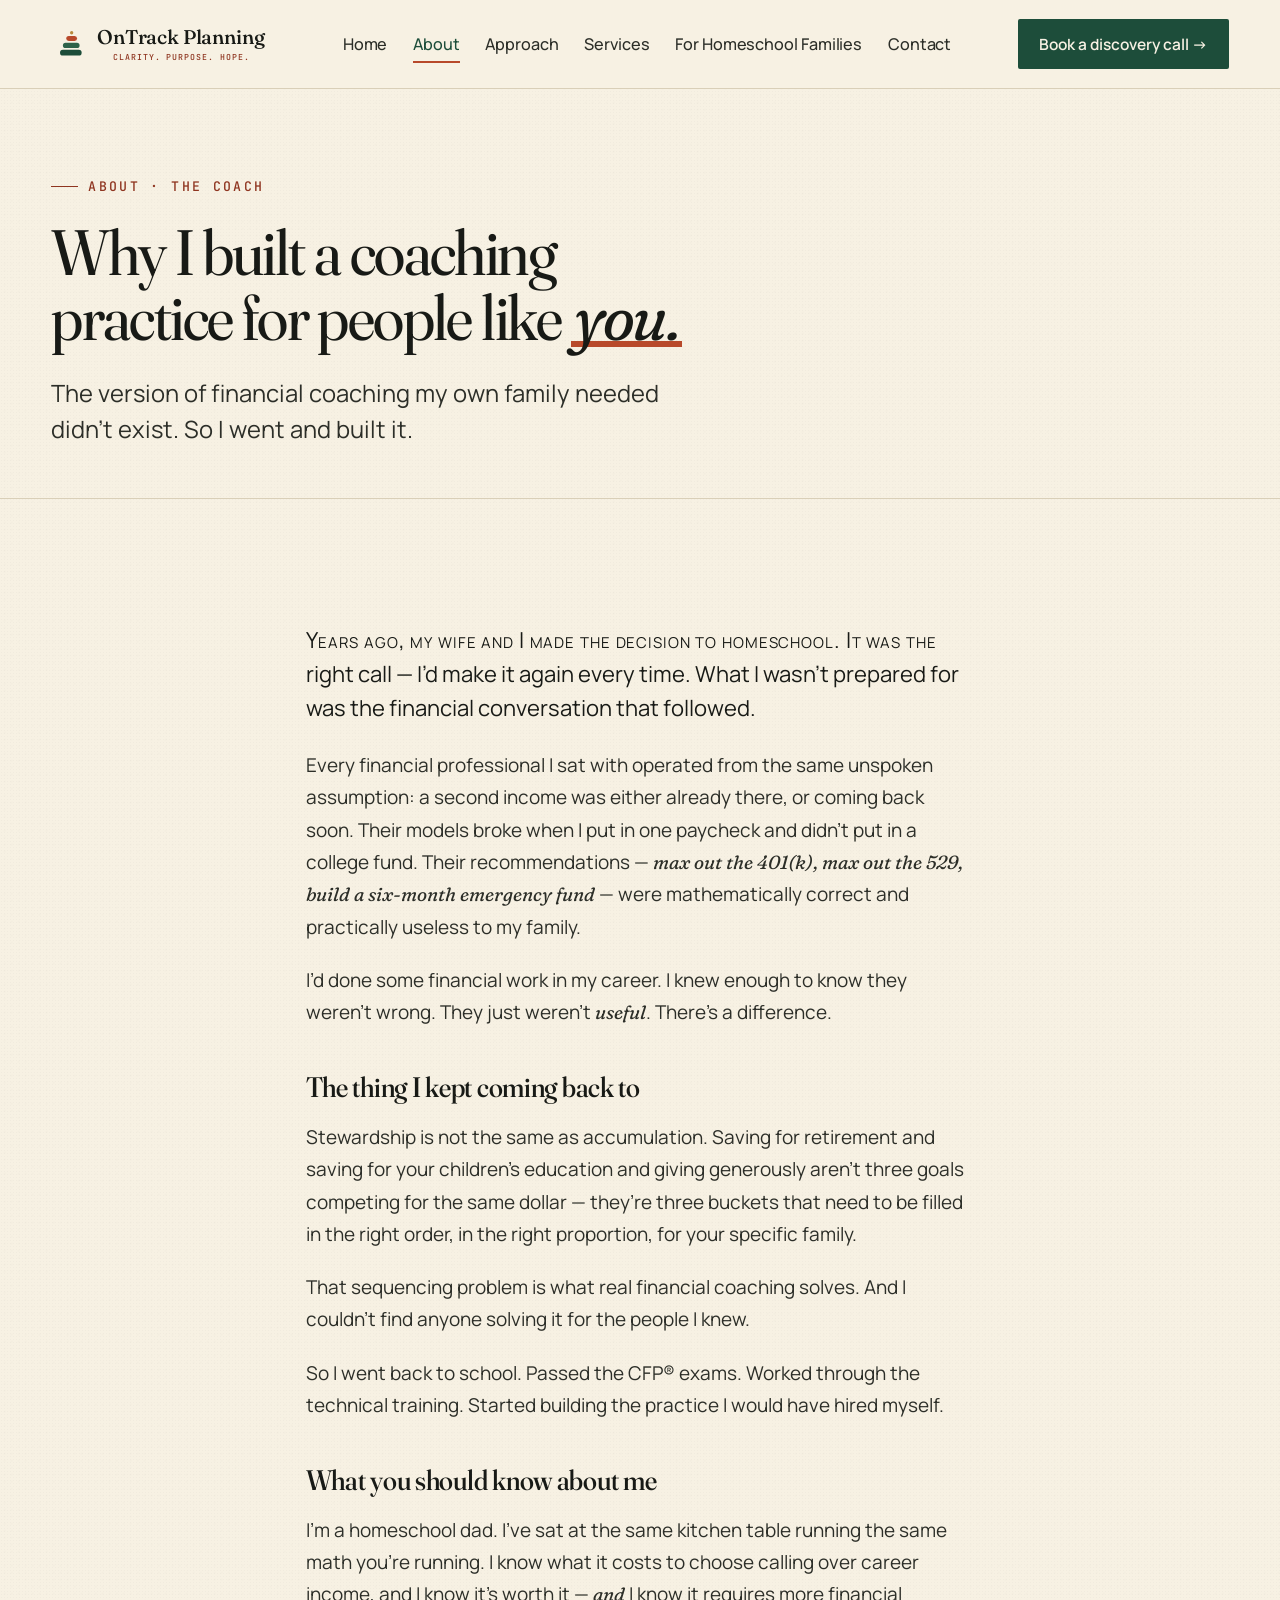
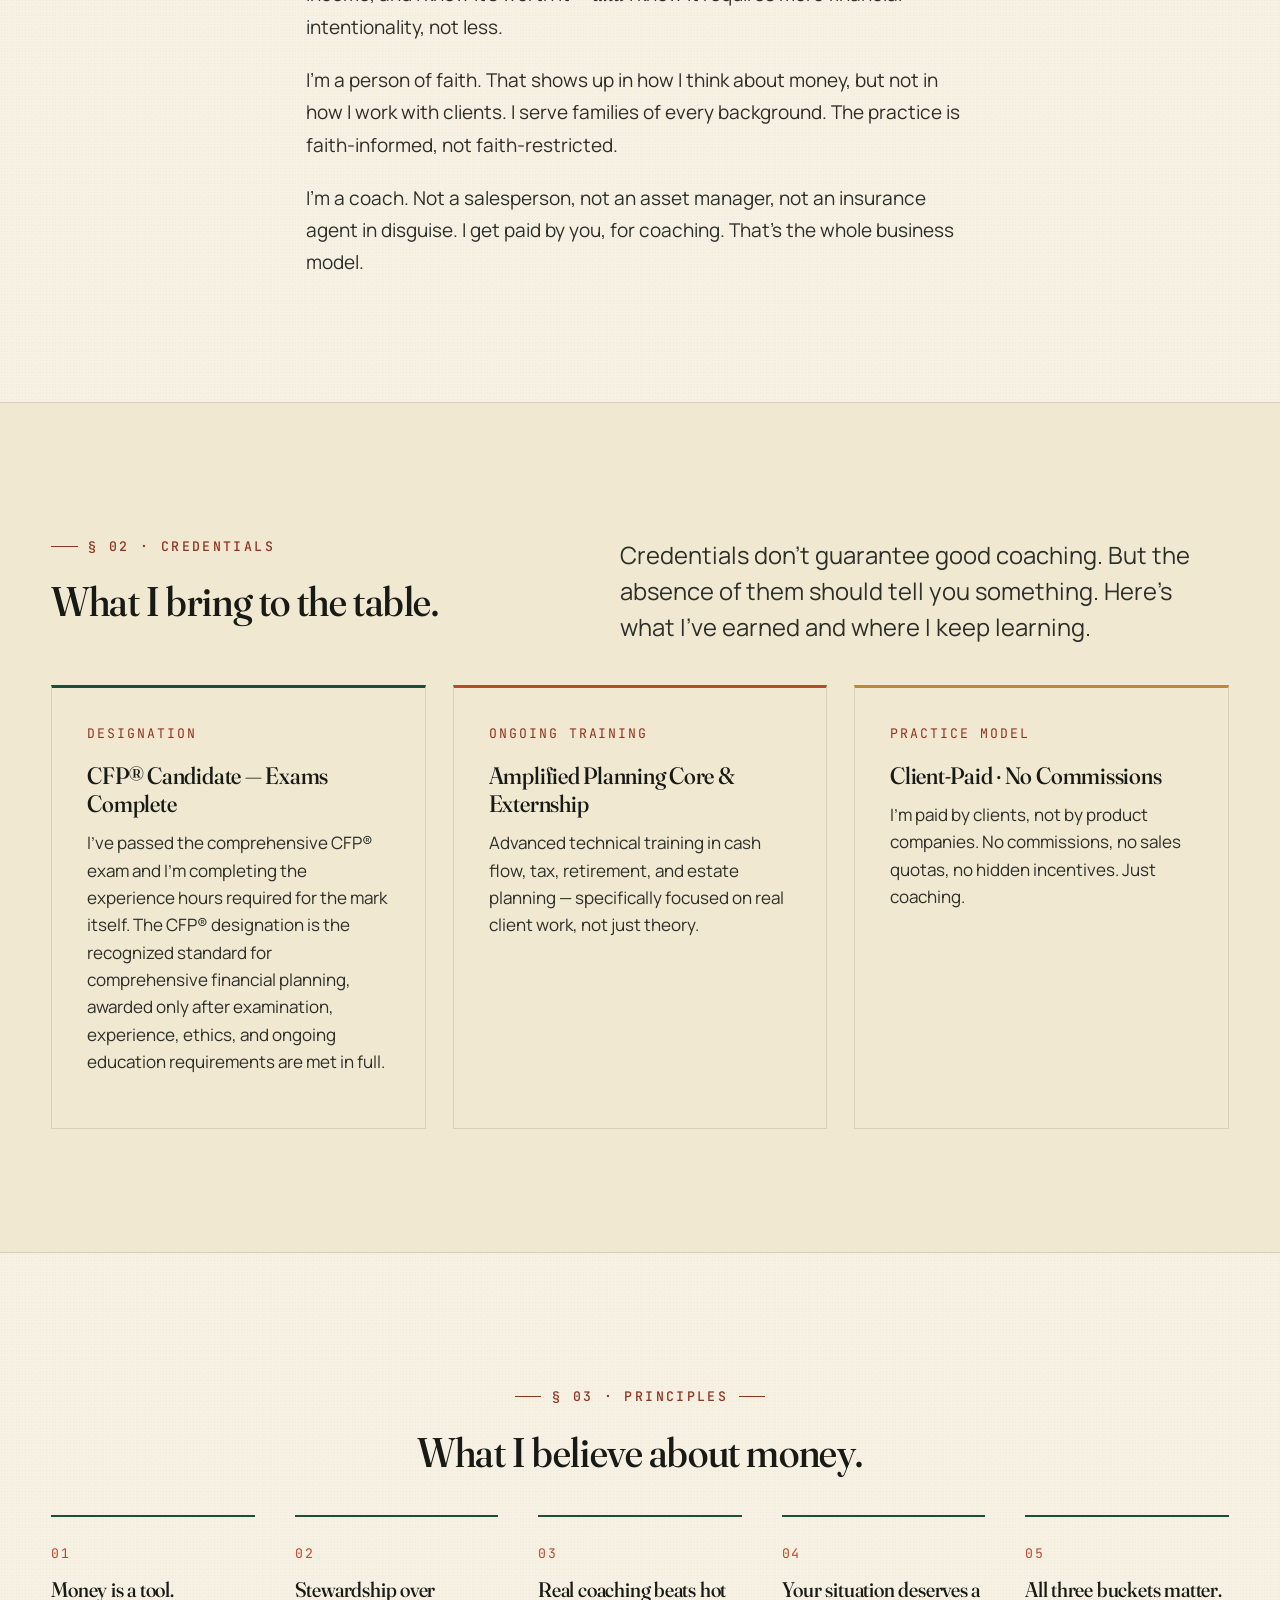
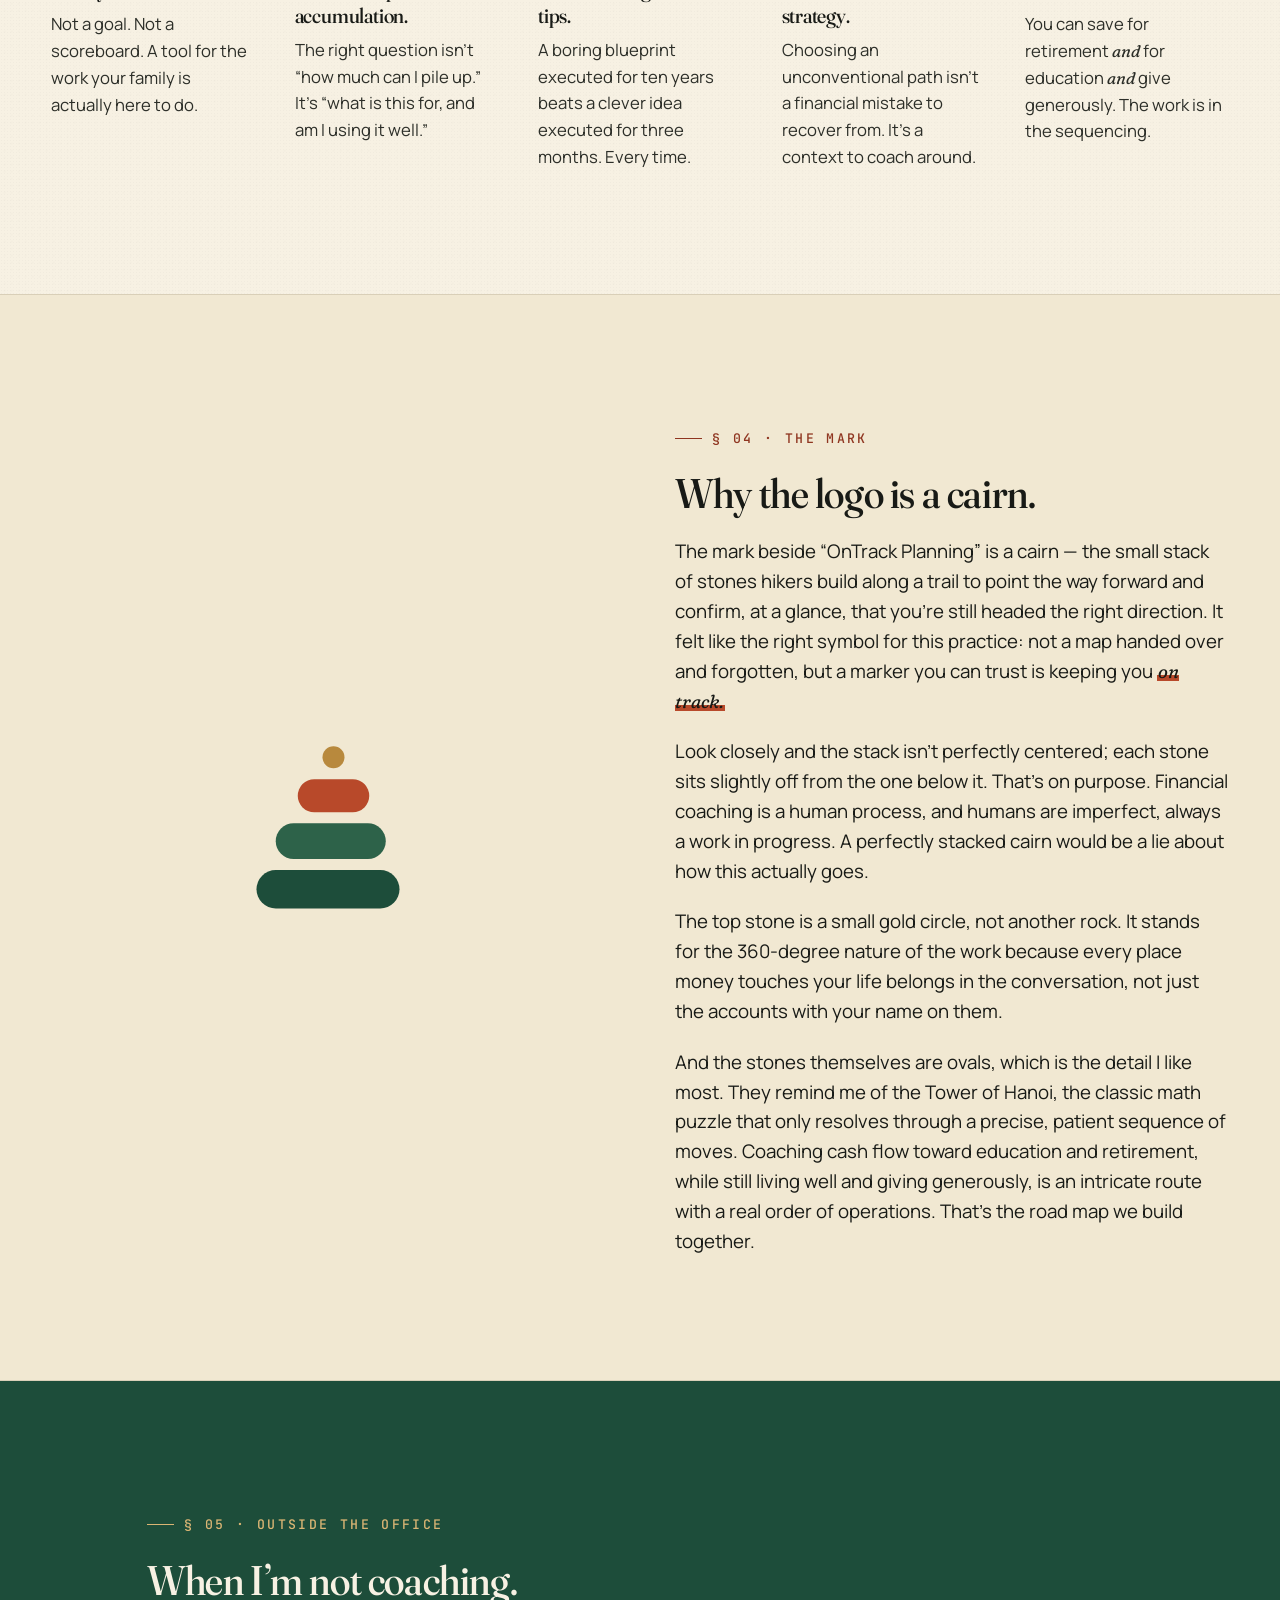
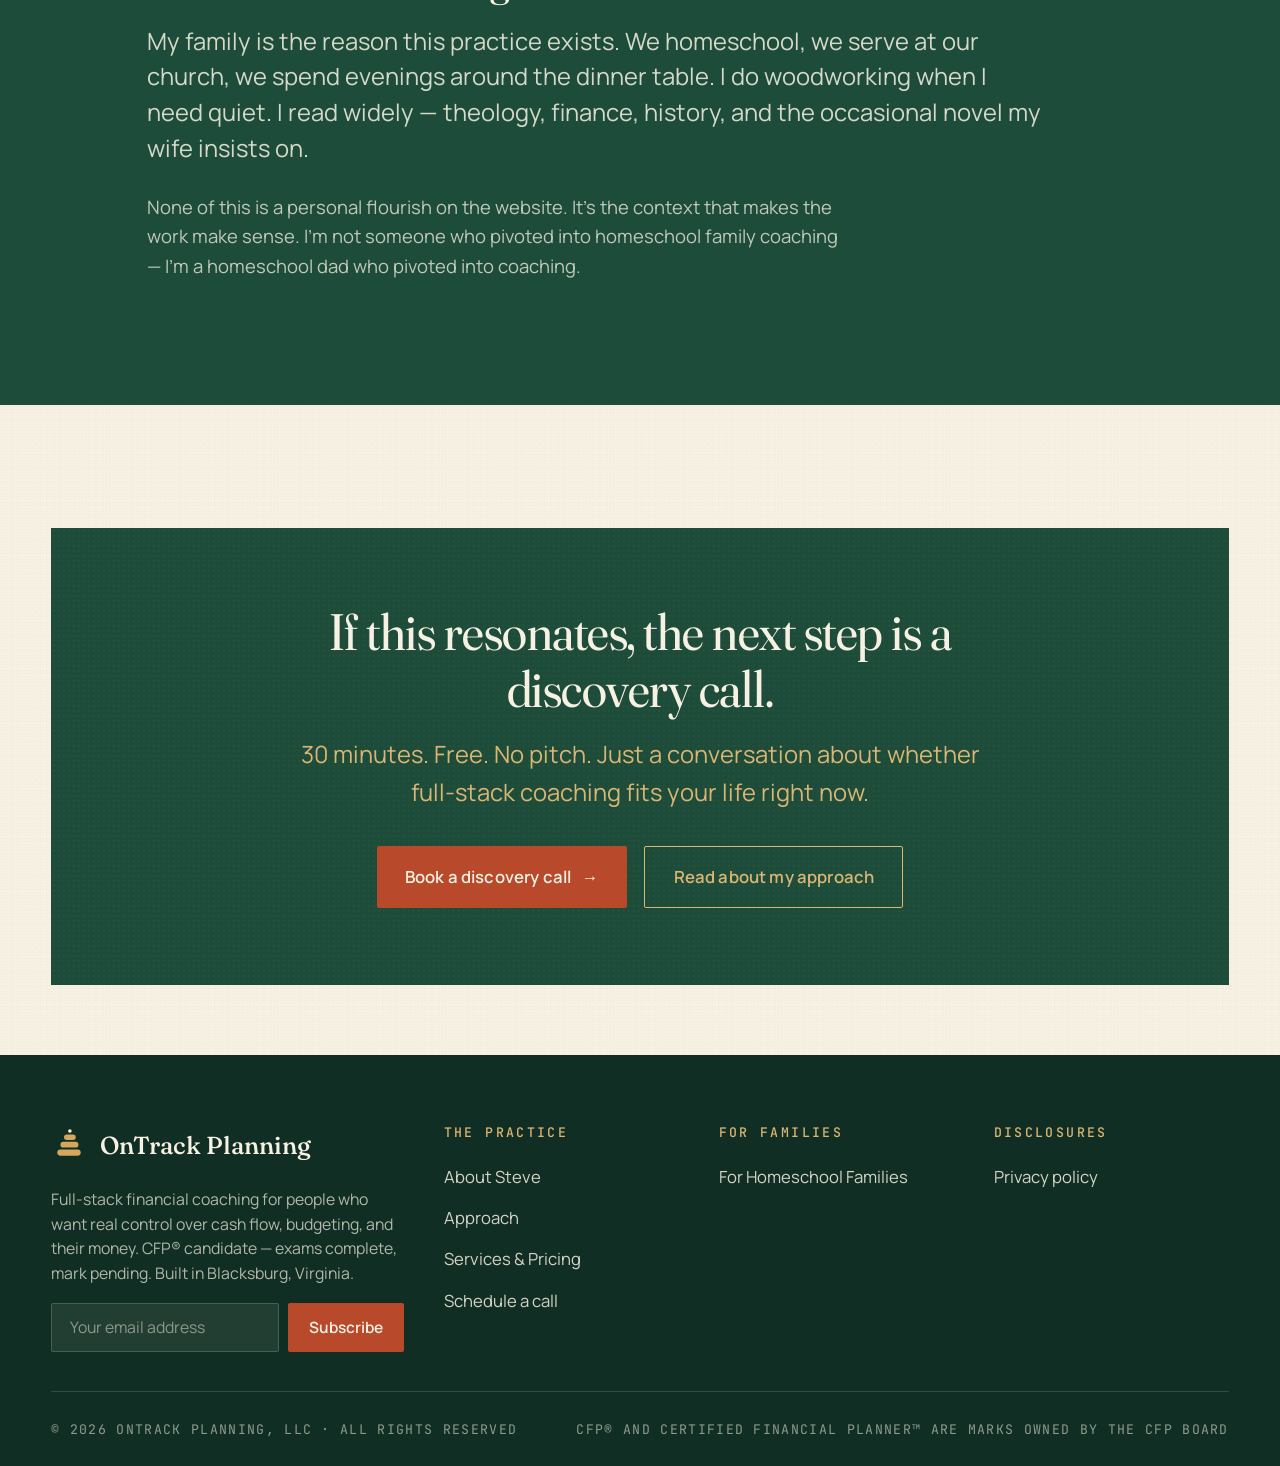
==== about.html @ e1685fb2 "Sync content from otp-source@f182fdc82deaf5f5dfe2beb69c160c27df0330d5" ====
<!DOCTYPE html>

<html lang="en">
<head>
<meta charset="utf-8"/>
<meta content="width=device-width, initial-scale=1.0" name="viewport"/>
<title>About Steve, CFP® Candidate — OnTrack Planning</title>
<meta content="Why I built a full-stack financial coaching practice. Story, credentials, and beliefs about money and stewardship." name="description"/>
<link href="https://fonts.googleapis.com" rel="preconnect"/>
<link crossorigin="" href="https://fonts.gstatic.com" rel="preconnect"/>
<link href="https://fonts.googleapis.com/css2?family=Fraunces:ital,opsz,wght,SOFT,WONK@0,9..144,300..700,0..100,0..1;1,9..144,300..700,0..100,0..1&amp;family=Manrope:wght@400;500;600;700&amp;family=JetBrains+Mono:wght@400;500&amp;display=swap" rel="stylesheet"/>
<link href="style.css" rel="stylesheet"/>
</head>
<body>
<header class="site-header">
<nav class="nav">
<a class="brand" href="index.html">
<svg aria-hidden="true" class="brand-lockup" viewBox="0 0 284 58" xmlns="http://www.w3.org/2000/svg">
<g transform="translate(4,9) scale(0.525)">
<rect x="14" y="52" width="52" height="14" rx="7" fill="#1d4d3a"/>
<rect x="21" y="35" width="40" height="13" rx="6.5" fill="#2d6249"/>
<rect x="29" y="19" width="26" height="12" rx="6" fill="#b8492a"/>
<circle cx="42" cy="11" r="4" fill="#b8893d"/>
</g>
<text x="58" y="29" font-family="Fraunces, serif" font-weight="500" font-size="25" fill="#181a16" letter-spacing="-0.2">OnTrack Planning</text>
<text x="164.36" y="49" text-anchor="middle" font-family="JetBrains Mono, monospace" font-weight="500" font-size="10.4" fill="#8f3520" letter-spacing="1.2">CLARITY. PURPOSE. HOPE.</text>
</svg>
</a>
<ul class="nav-links" id="navLinks">
<li><a href="index.html" data-page="index">Home</a></li>
<li><a href="about.html" data-page="about" class="active">About</a></li>
<li><a href="approach.html" data-page="approach">Approach</a></li>
<li><a href="services.html" data-page="services">Services</a></li>
<li><a href="homeschool-families.html" data-page="homeschool-families">For Homeschool Families</a></li>
<li><a href="contact.html" data-page="contact">Contact</a></li>
</ul>
<a class="nav-cta" href="contact.html">Book a discovery call →</a>
<button aria-label="Toggle menu" class="nav-toggle" onclick="document.getElementById('navLinks').classList.toggle('open')">
<svg fill="none" height="24" stroke="currentColor" stroke-width="2" viewBox="0 0 24 24" width="24"><path d="M4 6h16M4 12h16M4 18h16"></path></svg>
</button>
</nav>
</header>
<!-- ===== PAGE HERO ===== -->
<section class="page-hero">
<div class="wrap">
<div class="eyebrow fade-up" data-key="about.s00.eyebrow-01">About · The coach</div>
<h1 class="fade-up delay-1" data-key="about.s00.h1-01">Why I built a coaching practice for people like <span class="serif-italic underline-rust">you.</span></h1>
<p class="lead fade-up delay-2" data-key="about.s00.lead-01" style="margin-top:1.5rem;">The version of financial coaching my own family needed didn’t exist. So I went and built it.</p>
</div>
</section>
<!-- ===== STORY (prose) ===== -->
<section>
<div class="wrap">
<div style="display: grid; grid-template-columns: 1fr; gap: var(--gap-lg); align-items: start;">
<div style="display: grid; grid-template-columns: 1fr; gap: var(--gap-lg);">
<div style="display: grid; grid-template-columns: 1fr; gap: var(--gap-lg);">
<div class="prose" style="margin: 0 auto;">
<p data-key="about.s01.p-01" style="font-size: 1.25rem; line-height: 1.55; color: var(--ink);">Years ago, my wife and I made the decision to homeschool. It was the right call — I’d make it again every time. What I wasn’t prepared for was the financial conversation that followed.</p>
<p data-key="about.s01.p-02">Every financial professional I sat with operated from the same unspoken assumption: a second income was either already there, or coming back soon. Their models broke when I put in one paycheck and didn’t put in a college fund. Their recommendations — <span class="serif-italic">max out the 401(k), max out the 529, build a six-month emergency fund</span> — were mathematically correct and practically useless to my family.</p>
<p data-key="about.s01.p-03">I’d done some financial work in my career. I knew enough to know they weren’t wrong. They just weren’t <span class="serif-italic">useful</span>. There’s a difference.</p>
<h2 data-key="about.s01.h2-01">The thing I kept coming back to</h2>
<p data-key="about.s01.p-04">Stewardship is not the same as accumulation. Saving for retirement and saving for your children’s education and giving generously aren’t three goals competing for the same dollar — they’re three buckets that need to be filled in the right order, in the right proportion, for your specific family.</p>
<p data-key="about.s01.p-05">That sequencing problem is what real financial coaching solves. And I couldn’t find anyone solving it for the people I knew.</p>
<p data-key="about.s01.p-06">So I went back to school. Passed the CFP® exams. Worked through the technical training. Started building the practice I would have hired myself.</p>
<h2 data-key="about.s01.h2-02">What you should know about me</h2>
<p data-key="about.s01.p-07">I’m a homeschool dad. I’ve sat at the same kitchen table running the same math you’re running. I know what it costs to choose calling over career income, and I know it’s worth it — <span class="serif-italic">and</span> I know it requires more financial intentionality, not less.</p>
<p data-key="about.s01.p-08">I’m a person of faith. That shows up in how I think about money, but not in how I work with clients. I serve families of every background. The practice is faith-informed, not faith-restricted.</p>
<p data-key="about.s01.p-09">I’m a coach. Not a salesperson, not an asset manager, not an insurance agent in disguise. I get paid by you, for coaching. That’s the whole business model.</p>
</div>
</div>
</div>
</div>
</div>
</section>
<!-- ===== CREDENTIALS ===== -->
<section style="background: var(--paper-warm); border-top: 1px solid var(--rule); border-bottom: 1px solid var(--rule);">
<div class="wrap">
<div class="section-head">
<div>
<div class="eyebrow" data-key="about.s02.eyebrow-01">§ 02 · Credentials</div>
<h2 data-key="about.s02.h2-01">What I bring to the table.</h2>
</div>
<p class="lead" data-key="about.s02.lead-01">Credentials don’t guarantee good coaching. But the absence of them should tell you something. Here’s what I’ve earned and where I keep learning.</p>
</div>
<div class="card-grid three" style="margin-top: 2rem;">
<div class="card" style="border-top: 3px solid var(--forest);">
<span class="card-meta" data-key="about.s02.meta-01">Designation</span>
<h3 data-key="about.s02.h3-01">CFP® Candidate — Exams Complete</h3>
<p data-key="about.s02.p-01">I’ve passed the comprehensive CFP® exam and I’m completing the experience hours required for the mark itself. The CFP® designation is the recognized standard for comprehensive financial planning, awarded only after examination, experience, ethics, and ongoing education requirements are met in full.</p>
</div>
<div class="card" style="border-top: 3px solid var(--rust);">
<span class="card-meta" data-key="about.s02.meta-02">Ongoing training</span>
<h3 data-key="about.s02.h3-02">Amplified Planning Core &amp; Externship</h3>
<p data-key="about.s02.p-02">Advanced technical training in cash flow, tax, retirement, and estate planning — specifically focused on real client work, not just theory.</p>
</div>
<div class="card" style="border-top: 3px solid var(--gold);">
<span class="card-meta" data-key="about.s02.meta-03">Practice model</span>
<h3 data-key="about.s02.h3-03">Client-Paid · No Commissions</h3>
<p data-key="about.s02.p-03">I’m paid by clients, not by product companies. No commissions, no sales quotas, no hidden incentives. Just coaching.</p>
</div>
</div>
</div>
</section>
<!-- ===== WHAT I BELIEVE ===== -->
<section>
<div class="wrap">
<div class="section-head center">
<div>
<div class="eyebrow center" data-key="about.s03.eyebrow-01">§ 03 · Principles</div>
<h2 data-key="about.s03.h2-01" style="max-width: 22ch; margin: 0 auto;">What I believe about money.</h2>
</div>
</div>
<div class="principles five">
<div class="principle">
<span class="num">01</span>
<h3 data-key="about.s03.h3-01">Money is a tool.</h3>
<p data-key="about.s03.p-01">Not a goal. Not a scoreboard. A tool for the work your family is actually here to do.</p>
</div>
<div class="principle">
<span class="num">02</span>
<h3 data-key="about.s03.h3-02">Stewardship over accumulation.</h3>
<p data-key="about.s03.p-02">The right question isn’t “how much can I pile up.” It’s “what is this for, and am I using it well.”</p>
</div>
<div class="principle">
<span class="num">03</span>
<h3 data-key="about.s03.h3-03">Real coaching beats hot tips.</h3>
<p data-key="about.s03.p-03">A boring blueprint executed for ten years beats a clever idea executed for three months. Every time.</p>
</div>
<div class="principle">
<span class="num">04</span>
<h3 data-key="about.s03.h3-04">Your situation deserves a strategy.</h3>
<p data-key="about.s03.p-04">Choosing an unconventional path isn’t a financial mistake to recover from. It’s a context to coach around.</p>
</div>
<div class="principle">
<span class="num">05</span>
<h3 data-key="about.s03.h3-05">All three buckets matter.</h3>
<p data-key="about.s03.p-05">You can save for retirement <span class="serif-italic">and</span> for education <span class="serif-italic">and</span> give generously. The work is in the sequencing.</p>
</div>
</div>
</div>
</section>
<!-- ===== THE MARK (logo symbolism) ===== -->
<section style="background: var(--paper-warm); border-top: 1px solid var(--rule); border-bottom: 1px solid var(--rule);">
<div class="wrap">
<div class="two-col" style="align-items: center;">
<div style="display: flex; justify-content: center;">
<svg aria-label="The OnTrack Planning cairn mark" height="220" role="img" viewbox="0 0 80 80" width="220">
<rect fill="#1d4d3a" height="14" rx="7" width="52" x="14" y="52"></rect>
<rect fill="#2d6249" height="13" rx="6.5" width="40" x="21" y="35"></rect>
<rect fill="#b8492a" height="12" rx="6" width="26" x="29" y="19"></rect>
<circle cx="42" cy="11" fill="#b8893d" r="4"></circle>
</svg>
</div>
<div>
<div class="eyebrow" data-key="about.s04.eyebrow-01">§ 04 · The mark</div>
<h2 data-key="about.s04.h2-01">Why the logo is a cairn.</h2>
<p data-key="about.s04.p-01">The mark beside “OnTrack Planning” is a cairn — the small stack of stones hikers build along a trail to point the way forward and confirm, at a glance, that you’re still headed the right direction. It felt like the right symbol for this practice: not a map handed over and forgotten, but a marker you can trust is keeping you <span class="serif-italic underline-rust">on track.</span></p>
<p data-key="about.s04.p-02">Look closely and the stack isn’t perfectly centered; each stone sits slightly off from the one below it. That’s on purpose. Financial coaching is a human process, and humans are imperfect, always a work in progress. A perfectly stacked cairn would be a lie about how this actually goes.</p>
<p data-key="about.s04.p-03">The top stone is a small gold circle, not another rock. It stands for the 360-degree nature of the work because every place money touches your life belongs in the conversation, not just the accounts with your name on them.</p>
<p data-key="about.s04.p-04">And the stones themselves are ovals, which is the detail I like most. They remind me of the Tower of Hanoi, the classic math puzzle that only resolves through a precise, patient sequence of moves. Coaching cash flow toward education and retirement, while still living well and giving generously, is an intricate route with a real order of operations. That’s the road map we build together.</p>
</div>
</div>
</div>
</section>
<!-- ===== OUTSIDE WORK ===== -->
<section style="background: var(--forest); color: var(--paper);">
<div class="wrap">
<div style="display: grid; grid-template-columns: 1fr; gap: var(--gap-lg); align-items: center; max-width: 56rem; margin: 0 auto;">
<div>
<div class="eyebrow on-dark" data-key="about.s05.eyebrow-01">§ 05 · Outside the office</div>
<h2 data-key="about.s05.h2-01" style="color: var(--paper); max-width: 20ch;">When I’m not coaching.</h2>
<p data-key="about.s05.p-01" style="color: rgba(247,241,227,0.85); font-size: var(--t-lead); line-height: 1.5;">My family is the reason this practice exists. We homeschool, we serve at our church, we spend evenings around the dinner table. I do woodworking when I need quiet. I read widely — theology, finance, history, and the occasional novel my wife insists on.</p>
<p data-key="about.s05.p-02" style="color: rgba(247,241,227,0.75); font-size: 1.05rem; margin-top: 1.5rem;">None of this is a personal flourish on the website. It’s the context that makes the work make sense. I’m not someone who pivoted into homeschool family coaching — I’m a homeschool dad who pivoted into coaching.</p>
</div>
</div>
</div>
</section>
<!-- ===== CTA ===== -->
<section style="padding-bottom: 0;">
<div class="wrap">
<div class="cta-block">
<h2 data-key="about.s06.h2-01">If this resonates, the next step is a discovery call.</h2>
<p data-key="about.s06.p-01">30 minutes. Free. No pitch. Just a conversation about whether full-stack coaching fits your life right now.</p>
<div class="cta-block-row">
<a class="btn btn-primary" data-key="about.s06.btn-primary-01" href="contact.html">Book a discovery call <span class="arrow">→</span></a>
<a class="btn btn-secondary" data-key="about.s06.btn-secondary-01" href="approach.html">Read about my approach</a>
</div>
</div>
</div>
</section>
<!-- ===== FOOTER ===== -->
<footer class="site-footer">
<div class="wrap">
<div class="footer-grid">
<div class="footer-col">
<div class="footer-brand">
<svg width="36" height="36" viewBox="0 0 80 80" fill="none">
<rect x="14" y="52" width="52" height="14" rx="7" fill="#d4a85c"/>
<rect x="21" y="35" width="40" height="13" rx="6.5" fill="#d4a85c"/>
<rect x="29" y="19" width="26" height="12" rx="6" fill="#d4a85c"/>
<circle cx="42" cy="11" r="4" fill="#f7f1e3"/>
</svg>
<div class="footer-brand-name">OnTrack Planning</div>
</div>
<p>Full-stack financial coaching for people who want real control over cash flow, budgeting, and their money. CFP® candidate — exams complete, mark pending. Built in Blacksburg, Virginia.</p>
<form class="footer-email" onsubmit="event.preventDefault();">
<input aria-label="Email" placeholder="Your email address" type="email"/>
<button type="submit">Subscribe</button>
</form>
</div>
<div class="footer-col">
<h4>The Practice</h4>
<ul>
<li><a href="about.html">About Steve</a></li>
<li><a href="approach.html">Approach</a></li>
<li><a href="services.html">Services &amp; Pricing</a></li>
<li><a href="contact.html">Schedule a call</a></li>
</ul>
</div>
<div class="footer-col">
<h4>For Families</h4>
<ul>
<li><a href="homeschool-families.html">For Homeschool Families</a></li>
<!-- <li><a href="resources.html">Workshops</a></li> -->
<!-- <li><a href="resources.html">Articles archive</a></li> -->
</ul>
</div>
<div class="footer-col">
<h4>Disclosures</h4>
<ul>
<!-- <li><a href="#">Form ADV Part 2</a></li> -->
<!-- <li><a href="#">Form CRS</a></li> -->
<li><a href="policies-terms.html">Privacy policy</a></li>
<!-- <li><a href="#">Terms of service</a></li> -->
</ul>
</div>
</div>
<div class="footer-bottom">
<div>© 2026 OnTrack Planning, LLC · All rights reserved</div>
<div>CFP® and Certified Financial Planner™ are marks owned by the CFP Board</div>
</div>
</div>
</footer>
</body>
</html>
---- style.css ----
/* =========================================================
   OnTrack Planning — Design System
   Editorial / scholarly aesthetic
   Deep forest + warm rust on parchment
   ========================================================= */

:root {
  /* Ink & paper */
  --ink:        #181a16;
  --ink-soft:   #2c2e28;
  --ink-mute:   #5a5a52;
  --rule:       #d9cfb8;
  --rule-strong:#a89779;

  /* Parchment / cream backgrounds */
  --paper:      #f7f1e3;
  --paper-warm: #f1e8d2;
  --paper-deep: #e9dec2;

  /* Forest — primary brand */
  --forest:        #1d4d3a;
  --forest-deep:   #102e23;
  --forest-soft:   #2d6249;

  /* Rust — accent */
  --rust:       #b8492a;
  --rust-deep:  #8f3520;

  /* Gold — for marks and seals */
  --gold:       #b8893d;
  --gold-soft:  #dab574;

  /* Type scale (clamp for fluid) */
  --t-display:  clamp(3.5rem, 7vw + 1rem, 7.5rem);
  --t-hero:     clamp(2.75rem, 4.5vw + 1rem, 5rem);
  --t-h1:       clamp(2.25rem, 3.5vw + 0.75rem, 3.75rem);
  --t-h2:       clamp(1.75rem, 2.2vw + 0.75rem, 2.5rem);
  --t-h3:       clamp(1.25rem, 1.2vw + 0.75rem, 1.6rem);
  --t-lead:     clamp(1.1rem, 0.6vw + 0.95rem, 1.35rem);
  --t-body:     1.0625rem;
  --t-small:    0.875rem;
  --t-micro:    0.75rem;

  /* Spacing */
  --gap-xs: 0.5rem;
  --gap-sm: 1rem;
  --gap:    1.5rem;
  --gap-md: 2.25rem;
  --gap-lg: 4rem;
  --gap-xl: 7rem;
  --gap-xxl: 10rem;

  --container: 78rem;
  --container-narrow: 58rem;
  --container-wide: 92rem;
}

* { box-sizing: border-box; }

html { scroll-behavior: smooth; font-size: 110%; }

body {
  margin: 0;
  font-family: "Manrope", system-ui, sans-serif;
  font-size: var(--t-body);
  line-height: 1.6;
  color: var(--ink);
  background: var(--paper);
  -webkit-font-smoothing: antialiased;
  background-image:
    radial-gradient(rgba(24,26,22,0.025) 1px, transparent 1px),
    radial-gradient(rgba(24,26,22,0.018) 1px, transparent 1px);
  background-size: 3px 3px, 7px 7px;
  background-position: 0 0, 1.5px 1.5px;
}

/* =========================================================
   Typography
   ========================================================= */

h1, h2, h3, h4, .display, .serif {
  font-family: "Fraunces", "Times New Roman", serif;
  font-weight: 500;
  letter-spacing: -0.01em;
  line-height: 1.05;
  color: var(--ink);
  margin: 0 0 0.5em;
  font-variation-settings: "SOFT" 30, "WONK" 0, "opsz" 144;
}

h1 { font-size: var(--t-h1); }
h2 { font-size: var(--t-h2); line-height: 1.1; }
h3 { font-size: var(--t-h3); line-height: 1.2; }

.display {
  font-size: var(--t-display);
  font-weight: 400;
  line-height: 0.95;
  letter-spacing: -0.025em;
}

.hero-title {
  font-size: var(--t-hero);
  font-weight: 400;
  line-height: 1.02;
  letter-spacing: -0.022em;
  margin: 0;
}

.lead {
  font-size: var(--t-lead);
  line-height: 1.5;
  color: var(--ink-soft);
  font-weight: 400;
  max-width: 42ch;
}

p { margin: 0 0 1.1em; max-width: 64ch; }
p:last-child { margin-bottom: 0; }

em, i { font-family: "Fraunces", serif; font-style: italic; font-variation-settings: "SOFT" 50; }

.eyebrow {
  font-family: "JetBrains Mono", ui-monospace, monospace;
  font-size: var(--t-micro);
  text-transform: uppercase;
  letter-spacing: 0.18em;
  color: var(--rust-deep);
  font-weight: 500;
  display: inline-flex;
  align-items: center;
  gap: 0.6rem;
  margin-bottom: 1.25rem;
}

.eyebrow::before {
  content: "";
  width: 1.5rem;
  height: 1px;
  background: var(--rust-deep);
}

.eyebrow.center { justify-content: center; }
.eyebrow.center::after {
  content: "";
  width: 1.5rem;
  height: 1px;
  background: var(--rust-deep);
}

/* On-dark variant: used when an eyebrow sits on a dark (forest) section
   background. Swaps the rust-deep dash/text color for gold-soft, which
   is readable against forest. Apply as an added class (e.g.
   class="eyebrow center on-dark") rather than inline styles/manual
   spans, so it survives content.md re-syncs. */
.eyebrow.on-dark { color: var(--gold-soft); }
.eyebrow.on-dark::before { background: var(--gold-soft); }
.eyebrow.on-dark.center::after { background: var(--gold-soft); }

.section-num {
  font-family: "JetBrains Mono", monospace;
  font-size: var(--t-micro);
  color: var(--rust);
  letter-spacing: 0.1em;
  display: block;
  margin-bottom: 0.75rem;
}

.underline-rust {
  display: inline;
  background-image: linear-gradient(to right, var(--rust) 0, var(--rust) 100%);
  background-size: 100% 6px;
  background-position: 0 88%;
  background-repeat: no-repeat;
  padding: 0 0.05em;
}

.underline-forest {
  background-image: linear-gradient(to right, var(--forest-soft) 0, var(--forest-soft) 100%);
  background-size: 100% 6px;
  background-position: 0 88%;
  background-repeat: no-repeat;
}

.serif-italic {
  font-family: "Fraunces", serif;
  font-style: italic;
  font-variation-settings: "SOFT" 70;
}

/* =========================================================
   Layout
   ========================================================= */

.wrap {
  max-width: var(--container);
  margin: 0 auto;
  padding: 0 clamp(1.25rem, 4vw, 3rem);
}

.wrap-narrow { max-width: var(--container-narrow); margin: 0 auto; padding: 0 clamp(1.25rem, 4vw, 3rem); }
.wrap-wide   { max-width: var(--container-wide);   margin: 0 auto; padding: 0 clamp(1.25rem, 4vw, 3rem); }

section { padding: var(--gap-xl) 0; position: relative; }
section.tight { padding: var(--gap-lg) 0; }
section.short { padding: var(--gap-md) 0; }

.rule {
  height: 1px;
  background: var(--rule);
  margin: 0;
  border: 0;
}

.rule-dotted {
  border: 0;
  border-top: 1px dotted var(--rule-strong);
}

/* =========================================================
   Header / Navigation
   ========================================================= */

.site-header {
  position: sticky;
  top: 0;
  z-index: 100;
  background: rgba(247,241,227,0.93);
  backdrop-filter: saturate(120%) blur(8px);
  border-bottom: 1px solid var(--rule);
}

.nav {
  display: flex;
  align-items: center;
  justify-content: space-between;
  max-width: var(--container);
  margin: 0 auto;
  padding: 1.1rem clamp(1.25rem, 4vw, 3rem);
  gap: 2rem;
}

.brand {
  display: flex;
  align-items: center;
  gap: 0.7rem;
  text-decoration: none;
  color: var(--ink);
}

.brand-lockup {
  display: block;
  height: 46px;
  width: auto;
}

.nav-links {
  display: flex;
  gap: clamp(1rem, 2vw, 2rem);
  list-style: none;
  margin: 0;
  padding: 0;
  align-items: center;
}

.nav-links a {
  font-family: "Manrope", sans-serif;
  font-size: 0.92rem;
  font-weight: 500;
  color: var(--ink-soft);
  text-decoration: none;
  position: relative;
  letter-spacing: -0.005em;
  transition: color 0.2s;
}

.nav-links a:hover { color: var(--forest); }

.nav-links a.active { color: var(--forest); }
.nav-links a.active::after {
  content: "";
  position: absolute;
  left: 0; right: 0;
  bottom: -8px;
  height: 2px;
  background: var(--rust);
}

.nav-cta {
  font-family: "Manrope", sans-serif;
  font-size: 0.88rem;
  font-weight: 600;
  background: var(--forest);
  color: var(--paper);
  padding: 0.7rem 1.2rem;
  border-radius: 2px;
  text-decoration: none;
  transition: background 0.2s, transform 0.15s;
  white-space: nowrap;
}

.nav-cta:hover { background: var(--forest-deep); transform: translateY(-1px); }

.nav-toggle {
  display: none;
  background: none;
  border: 0;
  padding: 0.5rem;
  cursor: pointer;
  color: var(--ink);
}

@media (max-width: 920px) {
  .nav-links { display: none; }
  .nav-toggle { display: block; }
  .nav-cta { display: none; }
  .nav-links.open {
    display: flex;
    position: absolute;
    top: 100%;
    left: 0;
    right: 0;
    background: var(--paper);
    flex-direction: column;
    padding: 1rem 2rem 2rem;
    gap: 1.25rem;
    border-bottom: 1px solid var(--rule);
    align-items: flex-start;
  }
}

/* =========================================================
   Buttons
   ========================================================= */

.btn {
  display: inline-flex;
  align-items: center;
  gap: 0.6rem;
  font-family: "Manrope", sans-serif;
  font-weight: 600;
  font-size: 0.95rem;
  letter-spacing: 0.01em;
  padding: 0.95rem 1.6rem;
  text-decoration: none;
  border: 0;
  border-radius: 2px;
  cursor: pointer;
  transition: all 0.2s;
  white-space: nowrap;
}

.btn-primary {
  background: var(--forest);
  color: var(--paper);
}
.btn-primary:hover {
  background: var(--forest-deep);
  transform: translateY(-1px);
  box-shadow: 0 8px 20px -8px rgba(16,46,35,0.4);
}

.btn-secondary {
  background: transparent;
  color: var(--forest);
  border: 1px solid var(--forest);
}
.btn-secondary:hover {
  background: var(--forest);
  color: var(--paper);
}

.btn-rust {
  background: var(--rust);
  color: var(--paper);
}
.btn-rust:hover {
  background: var(--rust-deep);
  transform: translateY(-1px);
}

.btn .arrow {
  font-family: "Fraunces", serif;
  font-weight: 300;
  transition: transform 0.2s;
}
.btn:hover .arrow { transform: translateX(3px); }

.text-link {
  font-family: "Manrope", sans-serif;
  font-weight: 600;
  font-size: 0.95rem;
  color: var(--forest);
  text-decoration: none;
  border-bottom: 1px solid var(--rule-strong);
  padding-bottom: 2px;
  transition: all 0.2s;
}
.text-link:hover { color: var(--rust-deep); border-bottom-color: var(--rust); }

/* =========================================================
   Hero
   ========================================================= */

.hero {
  padding: clamp(3rem, 7vw, 6rem) 0 clamp(4rem, 10vw, 8rem);
  position: relative;
  overflow: hidden;
}

.hero-grid {
  display: grid;
  grid-template-columns: 1fr;
  gap: var(--gap-lg);
  align-items: center;
}

@media (min-width: 900px) {
  .hero-grid { grid-template-columns: 1.15fr 1fr; gap: var(--gap-xl); }
}

.hero-meta {
  display: flex;
  gap: 2rem;
  margin-top: 2.5rem;
  padding-top: 2rem;
  border-top: 1px solid var(--rule);
  font-family: "JetBrains Mono", monospace;
  font-size: var(--t-micro);
  text-transform: uppercase;
  letter-spacing: 0.12em;
  color: var(--ink-mute);
  flex-wrap: wrap;
}

.hero-meta strong {
  color: var(--ink);
  font-weight: 600;
  display: block;
  margin-top: 4px;
  font-family: "Fraunces", serif;
  font-size: 1rem;
  text-transform: none;
  letter-spacing: -0.01em;
}

.hero-cta-row {
  display: flex;
  gap: var(--gap-sm);
  flex-wrap: wrap;
  margin-top: 2rem;
}

/* =========================================================
   Hero visual: layered "card" composition
   ========================================================= */

.hero-visual {
  position: relative;
  aspect-ratio: 4/5;
  width: 100%;
  max-width: 480px;
  margin: 0 auto;
}

.hero-card {
  position: absolute;
  background: var(--paper-warm);
  border: 1px solid var(--rule-strong);
  box-shadow: 0 24px 50px -28px rgba(16,46,35,0.35);
  padding: 1.5rem;
}

.hero-card.main {
  inset: 8% 4% 4% 8%;
  background: var(--forest);
  color: var(--paper);
  border-color: var(--forest-deep);
  display: flex;
  flex-direction: column;
  justify-content: space-between;
  transform: rotate(-1.5deg);
}

.hero-card.main .card-eyebrow {
  font-family: "JetBrains Mono", monospace;
  font-size: var(--t-micro);
  letter-spacing: 0.2em;
  text-transform: uppercase;
  color: var(--gold-soft);
}

.hero-card.main .card-figure {
  font-family: "Fraunces", serif;
  font-size: clamp(3rem, 6vw, 4.5rem);
  font-weight: 300;
  line-height: 0.9;
  margin: 1rem 0 0.5rem;
  font-variation-settings: "SOFT" 30, "opsz" 144;
}

.hero-card.main .card-figure sup {
  font-size: 0.5em;
  vertical-align: top;
  margin-left: 4px;
  color: var(--gold-soft);
}

.hero-card.accent {
  inset: 0% 12% 60% 30%;
  background: var(--paper);
  transform: rotate(2deg);
  display: flex;
  align-items: center;
  justify-content: center;
}

.hero-card.note {
  inset: 67% -3% 11% 40%;
  background: var(--rust);
  color: var(--paper);
  transform: rotate(7deg);
  font-family: "Fraunces", serif;
  font-size: 1rem;
  line-height: 1.3;
  display: flex;
  align-items: center;
}

/* =========================================================
   Numbered list / process steps
   ========================================================= */

.steps {
  display: grid;
  gap: var(--gap-md);
  grid-template-columns: 1fr;
  counter-reset: step;
}

@media (min-width: 760px) {
  .steps.three { grid-template-columns: repeat(3, 1fr); }
  .steps.five  { grid-template-columns: repeat(5, 1fr); }
}

.step {
  counter-increment: step;
  position: relative;
  padding-top: 2.5rem;
  border-top: 1px solid var(--ink);
}

.step::before {
  content: counter(step, decimal-leading-zero);
  position: absolute;
  top: -0.85rem;
  left: 0;
  background: var(--paper);
  padding-right: 0.75rem;
  font-family: "JetBrains Mono", monospace;
  font-size: var(--t-small);
  letter-spacing: 0.15em;
  color: var(--rust);
  font-weight: 500;
}

.step h3 {
  margin: 0 0 0.5rem;
  font-size: 1.4rem;
}

.step p {
  font-size: 0.97rem;
  color: var(--ink-soft);
  margin: 0;
}

/* =========================================================
   Cards (Articles, services, value-adds)
   ========================================================= */

.card {
  background: var(--paper-warm);
  border: 1px solid var(--rule);
  padding: 2rem;
  position: relative;
  transition: transform 0.2s, box-shadow 0.2s, border-color 0.2s;
}

.card:hover {
  transform: translateY(-3px);
  box-shadow: 0 14px 30px -16px rgba(16,46,35,0.3);
  border-color: var(--rule-strong);
}

.card h3 {
  font-size: 1.35rem;
  margin: 0 0 0.6rem;
}

.card p {
  font-size: 0.97rem;
  color: var(--ink-soft);
  margin: 0 0 1rem;
}

.card .card-meta {
  font-family: "JetBrains Mono", monospace;
  font-size: var(--t-micro);
  letter-spacing: 0.15em;
  text-transform: uppercase;
  color: var(--rust-deep);
  margin-bottom: 1rem;
  display: block;
}

.card-grid {
  display: grid;
  gap: var(--gap);
  grid-template-columns: 1fr;
}

@media (min-width: 720px) { .card-grid.two   { grid-template-columns: 1fr 1fr; } }
@media (min-width: 800px) { .card-grid.three { grid-template-columns: repeat(3, 1fr); } gap: var(--gap-md); }
@media (min-width: 1000px) { .card-grid.four  { grid-template-columns: repeat(4, 1fr); } }

/* =========================================================
   Tier / pricing tables
   ========================================================= */

.tier-grid {
  display: grid;
  gap: var(--gap);
  grid-template-columns: 1fr;
}

@media (min-width: 800px) {
  .tier-grid { grid-template-columns: 1fr 1fr; gap: var(--gap-md); }
}

.tier {
  background: var(--paper-warm);
  border: 1px solid var(--rule-strong);
  padding: clamp(2rem, 3vw, 3rem);
  position: relative;
  display: flex;
  flex-direction: column;
}

.tier.featured {
  background: var(--forest);
  color: var(--paper);
  border-color: var(--forest-deep);
}

.tier.featured h3,
.tier.featured .tier-price,
.tier.featured ul li::marker {
  color: var(--paper);
}

.tier.featured .tier-eyebrow { color: var(--gold-soft); }

.tier.featured .tier-tag {
  position: absolute;
  top: 1.5rem;
  right: 1.5rem;
  background: var(--rust);
  color: var(--paper);
  padding: 0.3rem 0.7rem;
  font-family: "JetBrains Mono", monospace;
  font-size: var(--t-micro);
  letter-spacing: 0.15em;
  text-transform: uppercase;
}

.tier-eyebrow {
  font-family: "JetBrains Mono", monospace;
  font-size: var(--t-micro);
  letter-spacing: 0.18em;
  text-transform: uppercase;
  color: var(--rust-deep);
  margin-bottom: 1rem;
}

.tier h3 {
  font-size: clamp(1.6rem, 2.2vw, 2rem);
  margin: 0 0 1rem;
}

.tier-price {
  font-family: "Fraunces", serif;
  font-size: 2.5rem;
  font-weight: 400;
  line-height: 1;
  margin: 0 0 0.5rem;
  letter-spacing: -0.02em;
}

.tier-price small {
  font-size: 0.55em;
  color: inherit;
  opacity: 0.65;
  font-weight: 400;
  font-family: "Manrope", sans-serif;
  margin-left: 0.4rem;
}

.tier-desc {
  margin: 0 0 1.5rem;
  padding-bottom: 1.5rem;
  border-bottom: 1px dotted currentColor;
  opacity: 0.8;
  font-size: 0.97rem;
}

.tier ul {
  list-style: none;
  margin: 0 0 2rem;
  padding: 0;
  flex-grow: 1;
}

.tier ul li {
  padding: 0.55rem 0 0.55rem 1.6rem;
  position: relative;
  font-size: 0.97rem;
  line-height: 1.45;
}

.tier ul li::before {
  content: "→";
  position: absolute;
  left: 0;
  top: 0.55rem;
  font-family: "Fraunces", serif;
  font-weight: 300;
  color: var(--rust);
}

.tier.featured ul li::before { color: var(--gold-soft); }

.tier .btn { align-self: flex-start; }

/* =========================================================
   Comparison table
   ========================================================= */

.compare {
  width: 100%;
  border-collapse: collapse;
  font-size: 0.95rem;
  margin: 2rem 0;
}

.compare th,
.compare td {
  padding: 1rem;
  text-align: left;
  border-bottom: 1px solid var(--rule);
  vertical-align: top;
}

.compare th {
  font-family: "JetBrains Mono", monospace;
  font-size: var(--t-micro);
  text-transform: uppercase;
  letter-spacing: 0.12em;
  color: var(--ink-mute);
  font-weight: 500;
  border-bottom: 2px solid var(--ink);
  white-space: nowrap;
}

.compare th:first-child, .compare td:first-child { width: 40%; font-family: "Fraunces", serif; font-size: 1rem; }

.compare .yes { color: var(--forest); font-weight: 700; }
.compare .no  { color: var(--ink-mute); }

/* =========================================================
   Values / Principles
   ========================================================= */

.principles {
  display: grid;
  gap: var(--gap-md);
  grid-template-columns: 1fr;
}

@media (min-width: 760px) { .principles { grid-template-columns: repeat(3, 1fr); } }
@media (min-width: 1000px) { .principles.five { grid-template-columns: repeat(5, 1fr); } }

.principle {
  border-top: 2px solid var(--forest);
  padding-top: 1.5rem;
}

.principle .num {
  font-family: "JetBrains Mono", monospace;
  font-size: var(--t-micro);
  color: var(--rust);
  letter-spacing: 0.15em;
  display: block;
  margin-bottom: 0.75rem;
}

.principle h3 {
  font-size: 1.2rem;
  margin: 0 0 0.5rem;
}

.principle p {
  font-size: 0.95rem;
  color: var(--ink-soft);
  margin: 0;
}

/* =========================================================
   FAQ accordion
   ========================================================= */

.faq details {
  border-bottom: 1px solid var(--rule);
  padding: 1.5rem 0;
}

.faq details:first-child {
  border-top: 1px solid var(--rule);
}

.faq summary {
  font-family: "Fraunces", serif;
  font-size: 1.25rem;
  font-weight: 500;
  cursor: pointer;
  list-style: none;
  display: flex;
  justify-content: space-between;
  align-items: center;
  gap: 1rem;
  color: var(--ink);
  letter-spacing: -0.01em;
  font-variation-settings: "SOFT" 30;
}

.faq summary::-webkit-details-marker { display: none; }

.faq summary::after {
  content: "+";
  font-family: "Fraunces", serif;
  font-weight: 300;
  font-size: 1.8rem;
  color: var(--rust);
  line-height: 1;
  transition: transform 0.2s;
}

.faq details[open] summary::after {
  transform: rotate(45deg);
}

.faq details > p,
.faq details > div {
  margin-top: 1rem;
  color: var(--ink-soft);
  font-size: 1rem;
  line-height: 1.6;
}

/* =========================================================
   Quote / pull-quote
   ========================================================= */

.pullquote {
  font-family: "Fraunces", serif;
  font-style: italic;
  font-size: clamp(1.5rem, 2.5vw, 2.25rem);
  line-height: 1.3;
  font-weight: 400;
  font-variation-settings: "SOFT" 70;
  color: var(--ink);
  position: relative;
  padding: 0;
  margin: 0;
  letter-spacing: -0.01em;
}

.pullquote::before {
  content: "\201C";
  position: absolute;
  font-size: 5em;
  line-height: 1;
  color: var(--rust);
  top: -0.3em;
  left: -0.5em;
  font-style: normal;
  font-weight: 400;
}

.pullquote-attr {
  font-family: "JetBrains Mono", monospace;
  font-style: normal;
  font-size: var(--t-micro);
  letter-spacing: 0.15em;
  text-transform: uppercase;
  margin-top: 2rem;
  color: var(--ink-mute);
  display: block;
}

/* =========================================================
   CTA block (used near end of each page)
   ========================================================= */

.cta-block {
  background: var(--forest);
  color: var(--paper);
  padding: clamp(3rem, 6vw, 5rem) clamp(1.5rem, 4vw, 4rem);
  text-align: center;
  position: relative;
  overflow: hidden;
}

.cta-block::before {
  content: "";
  position: absolute;
  inset: 0;
  background-image:
    radial-gradient(rgba(184,137,61,0.1) 1px, transparent 1px);
  background-size: 5px 5px;
  opacity: 0.6;
  pointer-events: none;
}

.cta-block > * { position: relative; }

.cta-block h2 {
  color: var(--paper);
  font-size: clamp(2rem, 4vw, 3rem);
  font-weight: 400;
  max-width: 22ch;
  margin: 0 auto 1rem;
}

.cta-block p {
  color: var(--gold-soft);
  font-size: var(--t-lead);
  max-width: 50ch;
  margin: 0 auto 2rem;
}

.cta-block .btn-primary {
  background: var(--rust);
  color: var(--paper);
}
.cta-block .btn-primary:hover {
  background: var(--rust-deep);
}

.cta-block .btn-secondary {
  color: var(--gold-soft);
  border-color: var(--gold-soft);
}
.cta-block .btn-secondary:hover {
  background: var(--gold-soft);
  color: var(--forest-deep);
}

.cta-block-row {
  display: inline-flex;
  gap: var(--gap-sm);
  flex-wrap: wrap;
  justify-content: center;
}

/* =========================================================
   Section title block (used across pages)
   ========================================================= */

.section-head {
  display: grid;
  grid-template-columns: 1fr;
  gap: var(--gap);
  margin-bottom: var(--gap-md);
  align-items: end;
}

@media (min-width: 800px) {
  .section-head { grid-template-columns: 0.45fr 0.55fr; gap: var(--gap-lg); }
}

.section-head .lead { max-width: 50ch; }
.section-head.center { text-align: center; grid-template-columns: 1fr; justify-items: center; }
.section-head.center .lead { margin-left: auto; margin-right: auto; }

/* =========================================================
   Two-column text block
   ========================================================= */

.two-col {
  display: grid;
  grid-template-columns: 1fr;
  gap: var(--gap-md);
}
@media (min-width: 800px) {
  .two-col { grid-template-columns: 1fr 1fr; gap: var(--gap-lg); }
}

/* =========================================================
   Footer
   ========================================================= */

.site-footer {
  background: var(--forest-deep);
  color: var(--paper);
  padding: var(--gap-lg) 0 var(--gap) 0;
  margin-top: var(--gap-lg);
}

.footer-grid {
  display: grid;
  grid-template-columns: 1.5fr repeat(3, 1fr);
  gap: var(--gap-md);
  margin-bottom: var(--gap-md);
}

@media (max-width: 800px) {
  .footer-grid { grid-template-columns: 1fr 1fr; }
}
@media (max-width: 480px) {
  .footer-grid { grid-template-columns: 1fr; }
}

.footer-col h4 {
  font-family: "JetBrains Mono", monospace;
  font-size: var(--t-micro);
  letter-spacing: 0.18em;
  text-transform: uppercase;
  color: var(--gold-soft);
  margin: 0 0 1.25rem;
  font-weight: 500;
}

.footer-col ul {
  list-style: none;
  margin: 0;
  padding: 0;
}
.footer-col li { margin-bottom: 0.65rem; }

.footer-col a {
  color: var(--paper);
  text-decoration: none;
  font-size: 0.95rem;
  opacity: 0.85;
  transition: opacity 0.2s, color 0.2s;
}
.footer-col a:hover { opacity: 1; color: var(--gold-soft); }

.footer-brand {
  display: flex;
  align-items: flex-start;
  gap: 0.75rem;
  margin-bottom: 1.25rem;
}
.footer-brand-name {
  font-family: "Fraunces", serif;
  font-size: 1.4rem;
  font-weight: 500;
  font-variation-settings: "SOFT" 30;
}

.footer-col p {
  color: var(--paper);
  opacity: 0.7;
  font-size: 0.9rem;
  line-height: 1.55;
}

.footer-email {
  margin-top: 1rem;
  display: flex;
  gap: 0.5rem;
  flex-wrap: wrap;
}
.footer-email input {
  flex: 1;
  min-width: 0;
  background: rgba(247,241,227,0.08);
  border: 1px solid rgba(247,241,227,0.18);
  color: var(--paper);
  padding: 0.7rem 1rem;
  font-family: "Manrope", sans-serif;
  font-size: 0.9rem;
  border-radius: 2px;
}
.footer-email input::placeholder { color: rgba(247,241,227,0.5); }
.footer-email button {
  background: var(--rust);
  color: var(--paper);
  border: 0;
  padding: 0.7rem 1.2rem;
  font-family: "Manrope", sans-serif;
  font-weight: 600;
  font-size: 0.88rem;
  cursor: pointer;
  border-radius: 2px;
}

.footer-bottom {
  padding-top: var(--gap);
  border-top: 1px solid rgba(247,241,227,0.15);
  display: flex;
  justify-content: space-between;
  gap: var(--gap-sm);
  flex-wrap: wrap;
  font-family: "JetBrains Mono", monospace;
  font-size: var(--t-micro);
  letter-spacing: 0.1em;
  color: rgba(247,241,227,0.55);
  text-transform: uppercase;
}

.footer-bottom a { color: inherit; text-decoration: none; }
.footer-bottom a:hover { color: var(--gold-soft); }

/* =========================================================
   Decorative SVG (used inline)
   ========================================================= */

.deco-seal {
  display: inline-block;
  vertical-align: middle;
  color: var(--gold);
}

.flourish {
  display: block;
  margin: 1rem auto;
  color: var(--rust);
  opacity: 0.7;
}

/* =========================================================
   Animations
   ========================================================= */

@keyframes fadeUp {
  from { opacity: 0; transform: translateY(20px); }
  to   { opacity: 1; transform: translateY(0); }
}

@keyframes fadeIn {
  from { opacity: 0; }
  to   { opacity: 1; }
}

.fade-up {
  animation: fadeUp 0.9s cubic-bezier(0.2, 0.7, 0.2, 1) backwards;
}

.delay-1 { animation-delay: 0.1s; }
.delay-2 { animation-delay: 0.2s; }
.delay-3 { animation-delay: 0.35s; }
.delay-4 { animation-delay: 0.5s; }
.delay-5 { animation-delay: 0.65s; }
.delay-6 { animation-delay: 0.8s; }

@media (prefers-reduced-motion: reduce) {
  *, *::before, *::after {
    animation-duration: 0.001ms !important;
    transition-duration: 0.001ms !important;
  }
  html { scroll-behavior: auto; }
}

/* =========================================================
   Page-hero variant (smaller hero for inner pages)
   ========================================================= */

.page-hero {
  padding: clamp(3rem, 6vw, 5rem) 0 clamp(2rem, 4vw, 3rem);
  border-bottom: 1px solid var(--rule);
}

.page-hero h1 {
  font-size: clamp(2.5rem, 5vw, 4.5rem);
  font-weight: 400;
  line-height: 1.02;
  letter-spacing: -0.025em;
  max-width: 18ch;
  margin: 0 0 1.5rem;
}

.page-hero .lead {
  max-width: 48ch;
  font-size: var(--t-lead);
}

/* =========================================================
   Inline 3-bucket diagram
   ========================================================= */

.buckets {
  display: grid;
  grid-template-columns: 1fr;
  gap: var(--gap-sm);
}
@media (min-width: 760px) { .buckets { grid-template-columns: repeat(3, 1fr); } }

.bucket {
  border: 1px solid var(--rule-strong);
  padding: 2rem 1.5rem;
  text-align: center;
  background: var(--paper-warm);
  position: relative;
}

.bucket-label {
  font-family: "JetBrains Mono", monospace;
  font-size: var(--t-micro);
  text-transform: uppercase;
  letter-spacing: 0.15em;
  color: var(--rust);
  margin-bottom: 1rem;
}

.bucket-icon {
  width: 64px;
  height: 64px;
  margin: 0 auto 1.25rem;
  display: block;
  color: var(--forest);
}

.bucket h3 {
  font-size: 1.35rem;
  margin: 0 0 0.5rem;
}

.bucket p {
  font-size: 0.92rem;
  color: var(--ink-soft);
  margin: 0;
}

/* =========================================================
   Note / pulled-aside callout
   ========================================================= */

.note-aside {
  background: var(--paper-deep);
  border-left: 3px solid var(--rust);
  padding: 1.5rem 1.75rem;
  font-family: "Fraunces", serif;
  font-style: italic;
  font-size: 1.05rem;
  line-height: 1.5;
  font-variation-settings: "SOFT" 60;
  color: var(--ink-soft);
  margin: 2rem 0;
}

/* =========================================================
   Long-form prose
   ========================================================= */

.prose {
  max-width: 38rem;
}

.prose p {
  font-size: 1.08rem;
  line-height: 1.7;
  color: var(--ink-soft);
}

.prose p:first-of-type::first-line {
  font-variant: small-caps;
  letter-spacing: 0.04em;
}

.prose h2 {
  margin-top: 2.5rem;
  margin-bottom: 1rem;
  font-size: 1.6rem;
}

.prose h3 {
  margin-top: 2rem;
  margin-bottom: 0.5rem;
  font-size: 1.3rem;
}

/* =========================================================
   "what I don't do" list
   ========================================================= */

.dont-list {
  list-style: none;
  margin: 1.5rem 0;
  padding: 0;
}

.dont-list li {
  padding: 0.75rem 0 0.75rem 2rem;
  position: relative;
  font-family: "Fraunces", serif;
  font-size: 1.15rem;
  line-height: 1.4;
  color: rgba(247,241,227,0.92);
  border-bottom: 1px dotted var(--rule);
  font-variation-settings: "SOFT" 40;
}
.dont-list li:last-child { border: 0; }

.dont-list li::before {
  content: "✕";
  position: absolute;
  left: 0;
  top: 0.85rem;
  color: var(--rust);
  font-family: "Manrope", sans-serif;
  font-size: 0.9rem;
  font-weight: 700;
}

/* =========================================================
   Category filter tabs
   ========================================================= */

.tabs {
  display: flex;
  gap: 0.5rem;
  flex-wrap: wrap;
  border-bottom: 1px solid var(--rule);
  margin-bottom: var(--gap-md);
  padding-bottom: var(--gap-sm);
}

.tab {
  font-family: "Manrope", sans-serif;
  font-size: 0.9rem;
  font-weight: 500;
  padding: 0.55rem 1rem;
  background: transparent;
  border: 1px solid var(--rule-strong);
  color: var(--ink-soft);
  cursor: pointer;
  border-radius: 2px;
  transition: all 0.2s;
}
.tab:hover { background: var(--paper-warm); }
.tab.active {
  background: var(--forest);
  color: var(--paper);
  border-color: var(--forest);
}

/* =========================================================
   Article list (resources)
   ========================================================= */

.article-row {
  display: grid;
  grid-template-columns: auto 1fr auto;
  gap: var(--gap-md);
  padding: 1.5rem 0;
  border-bottom: 1px solid var(--rule);
  align-items: baseline;
  transition: background 0.2s;
}

.article-row:hover { background: var(--paper-warm); padding-left: 1rem; padding-right: 1rem; }

.article-row .article-num {
  font-family: "JetBrains Mono", monospace;
  font-size: 0.85rem;
  color: var(--rust);
  letter-spacing: 0.1em;
  font-weight: 500;
}

.article-row .article-title {
  font-family: "Fraunces", serif;
  font-size: 1.35rem;
  font-weight: 500;
  color: var(--ink);
  text-decoration: none;
  line-height: 1.2;
  font-variation-settings: "SOFT" 30;
  display: block;
}

.article-row .article-desc {
  font-size: 0.95rem;
  color: var(--ink-soft);
  margin-top: 0.4rem;
}

.article-row .article-meta {
  font-family: "JetBrains Mono", monospace;
  font-size: var(--t-micro);
  text-transform: uppercase;
  letter-spacing: 0.12em;
  color: var(--ink-mute);
  white-space: nowrap;
}

@media (max-width: 720px) {
  .article-row { grid-template-columns: auto 1fr; }
  .article-row .article-meta { grid-column: 2; padding-top: 0.5rem; }
}

/* =========================================================
   Video grid
   ========================================================= */

.video-grid {
  display: grid;
  grid-template-columns: 1fr;
  gap: var(--gap);
}
@media (min-width: 720px) { .video-grid { grid-template-columns: repeat(3, 1fr); } }

.video {
  text-decoration: none;
  color: inherit;
  display: block;
}

.video-thumb {
  aspect-ratio: 16 / 9;
  background: var(--forest);
  position: relative;
  overflow: hidden;
  border: 1px solid var(--rule-strong);
  display: flex;
  align-items: center;
  justify-content: center;
}

.video-thumb::before {
  content: "▶";
  color: var(--paper);
  font-size: 2rem;
  opacity: 0.9;
  z-index: 2;
}

.video-thumb svg {
  position: absolute;
  inset: 0;
  width: 100%;
  height: 100%;
  opacity: 0.5;
}

.video h4 {
  font-family: "Fraunces", serif;
  font-size: 1.05rem;
  font-weight: 500;
  margin: 0.75rem 0 0.25rem;
  line-height: 1.3;
  font-variation-settings: "SOFT" 30;
}

.video-meta {
  font-family: "JetBrains Mono", monospace;
  font-size: var(--t-micro);
  text-transform: uppercase;
  letter-spacing: 0.12em;
  color: var(--ink-mute);
}

/* =========================================================
   Booking embed (Google Calendar appointment scheduling)
   ========================================================= */

.calendly-frame {
  background: var(--paper-warm);
  border: 1px solid var(--rule-strong);
  padding: clamp(1rem, 3vw, 2rem);
  text-align: center;
  position: relative;
  margin-top: 2rem;
}

.calendly-frame iframe {
  display: block;
  width: 100%;
  max-width: 100%;
  margin: 0 auto;
  background: var(--paper);
}

/* =========================================================
   Misc utilities
   ========================================================= */

.text-center { text-align: center; }
.mt-0 { margin-top: 0; }
.mb-0 { margin-bottom: 0; }
.mt-md { margin-top: var(--gap-md); }
.mt-lg { margin-top: var(--gap-lg); }

.label-tag {
  display: inline-block;
  font-family: "JetBrains Mono", monospace;
  font-size: 0.7rem;
  text-transform: uppercase;
  letter-spacing: 0.15em;
  padding: 0.25rem 0.6rem;
  background: var(--paper-deep);
  color: var(--ink-soft);
  border: 1px solid var(--rule-strong);
}

.label-tag.rust { background: var(--rust); color: var(--paper); border-color: var(--rust-deep); }
.label-tag.forest { background: var(--forest); color: var(--paper); border-color: var(--forest-deep); }
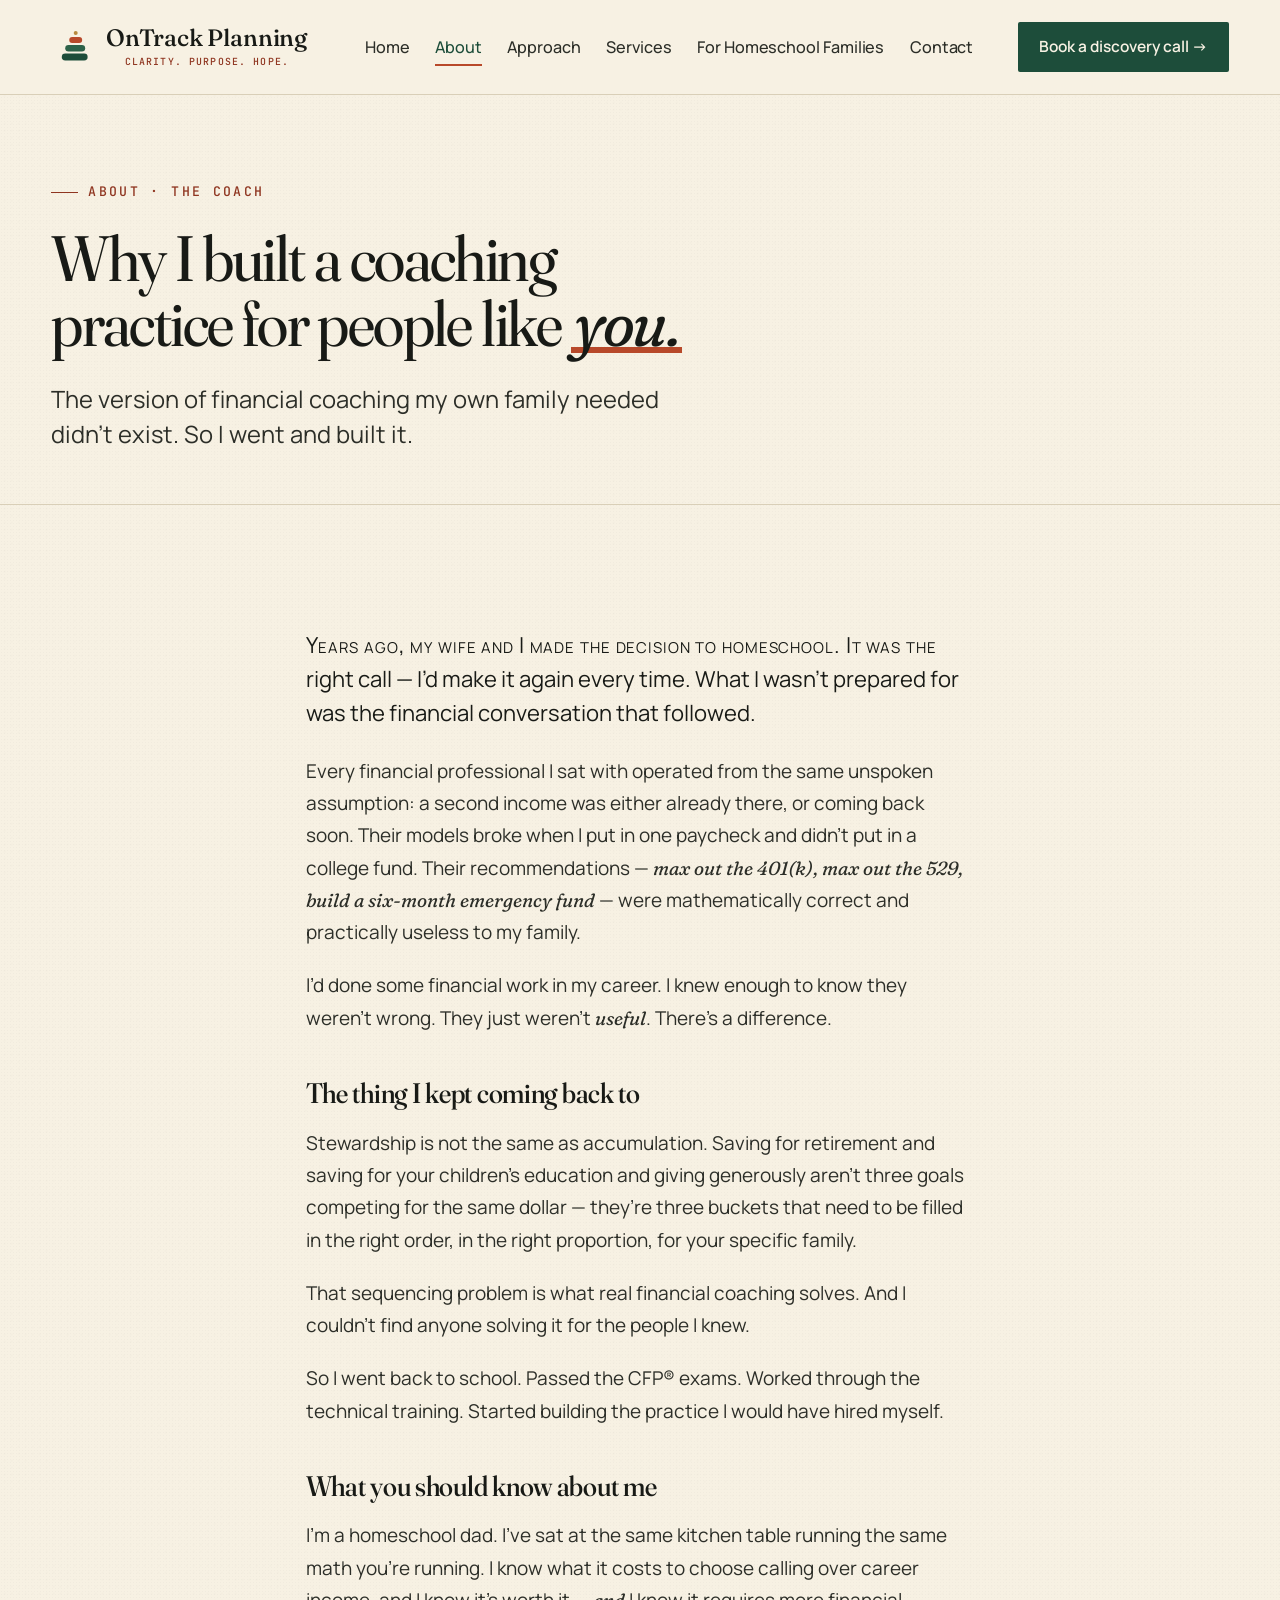
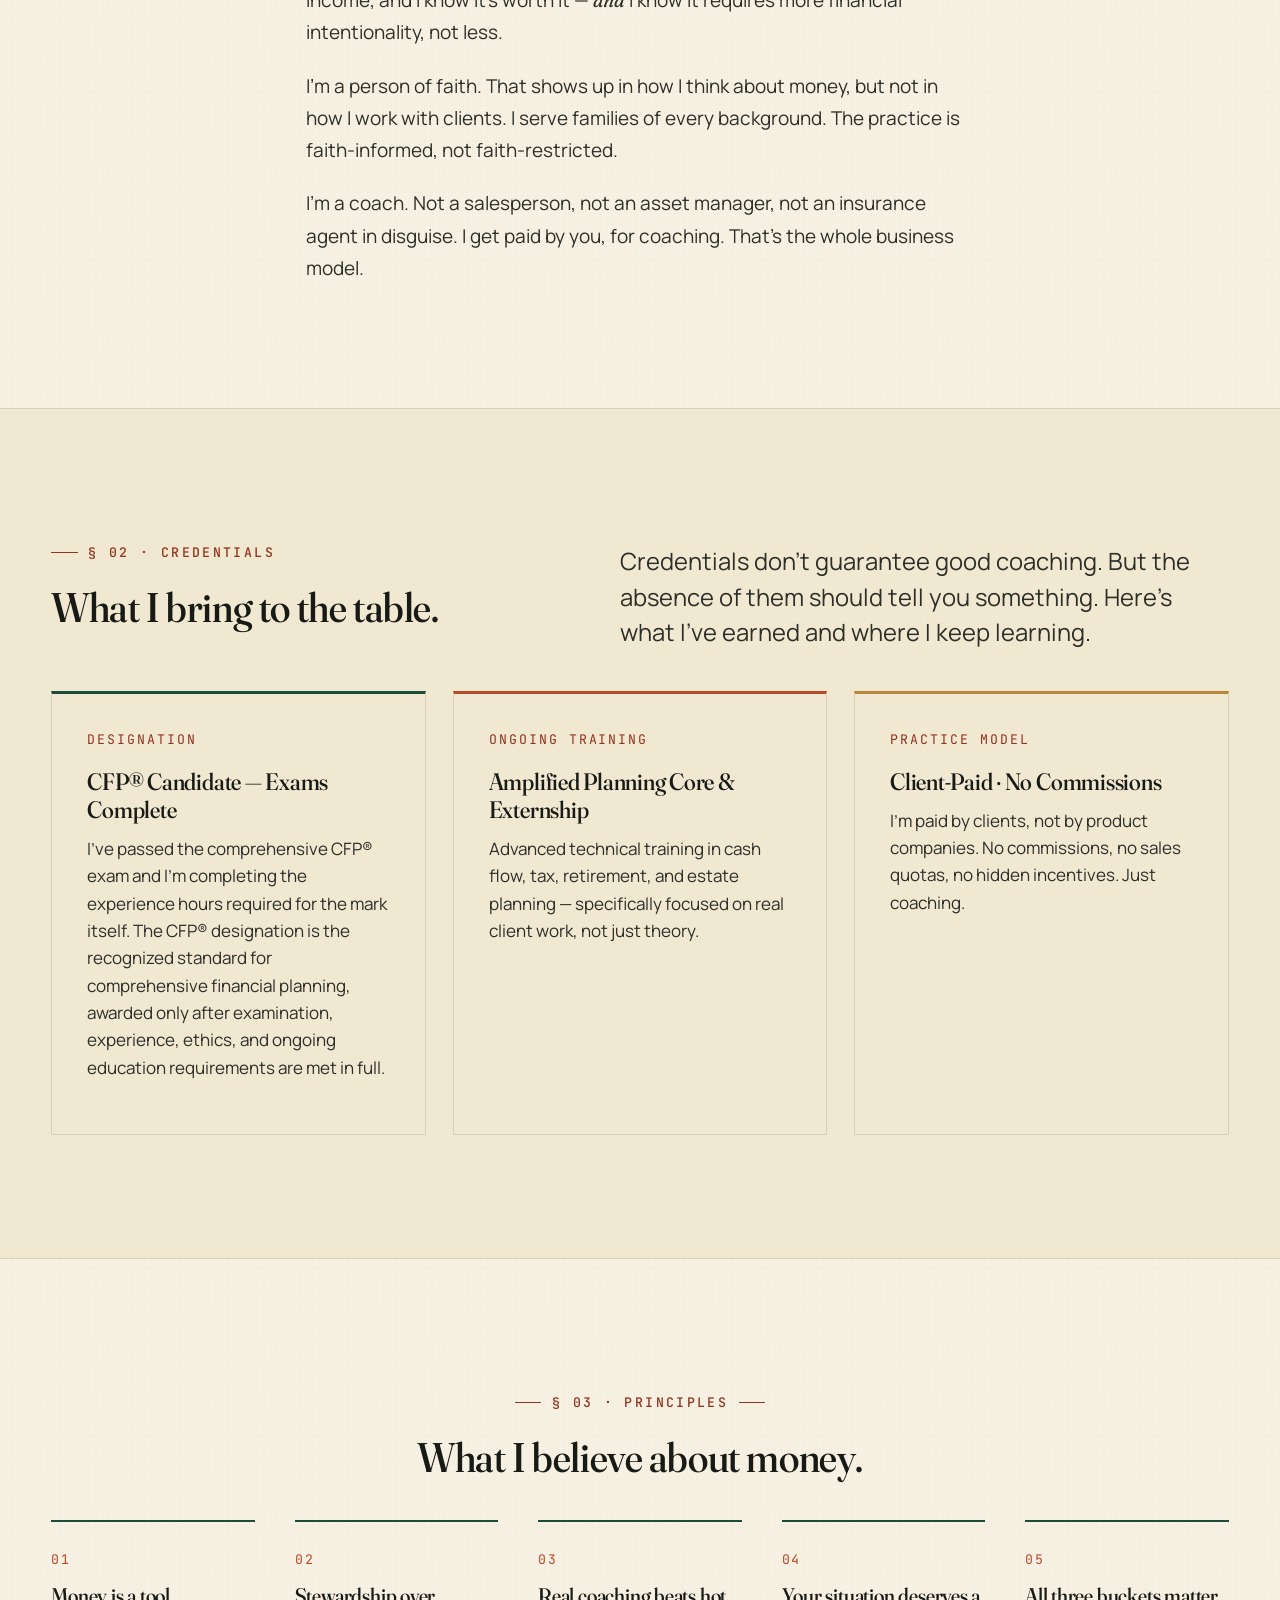
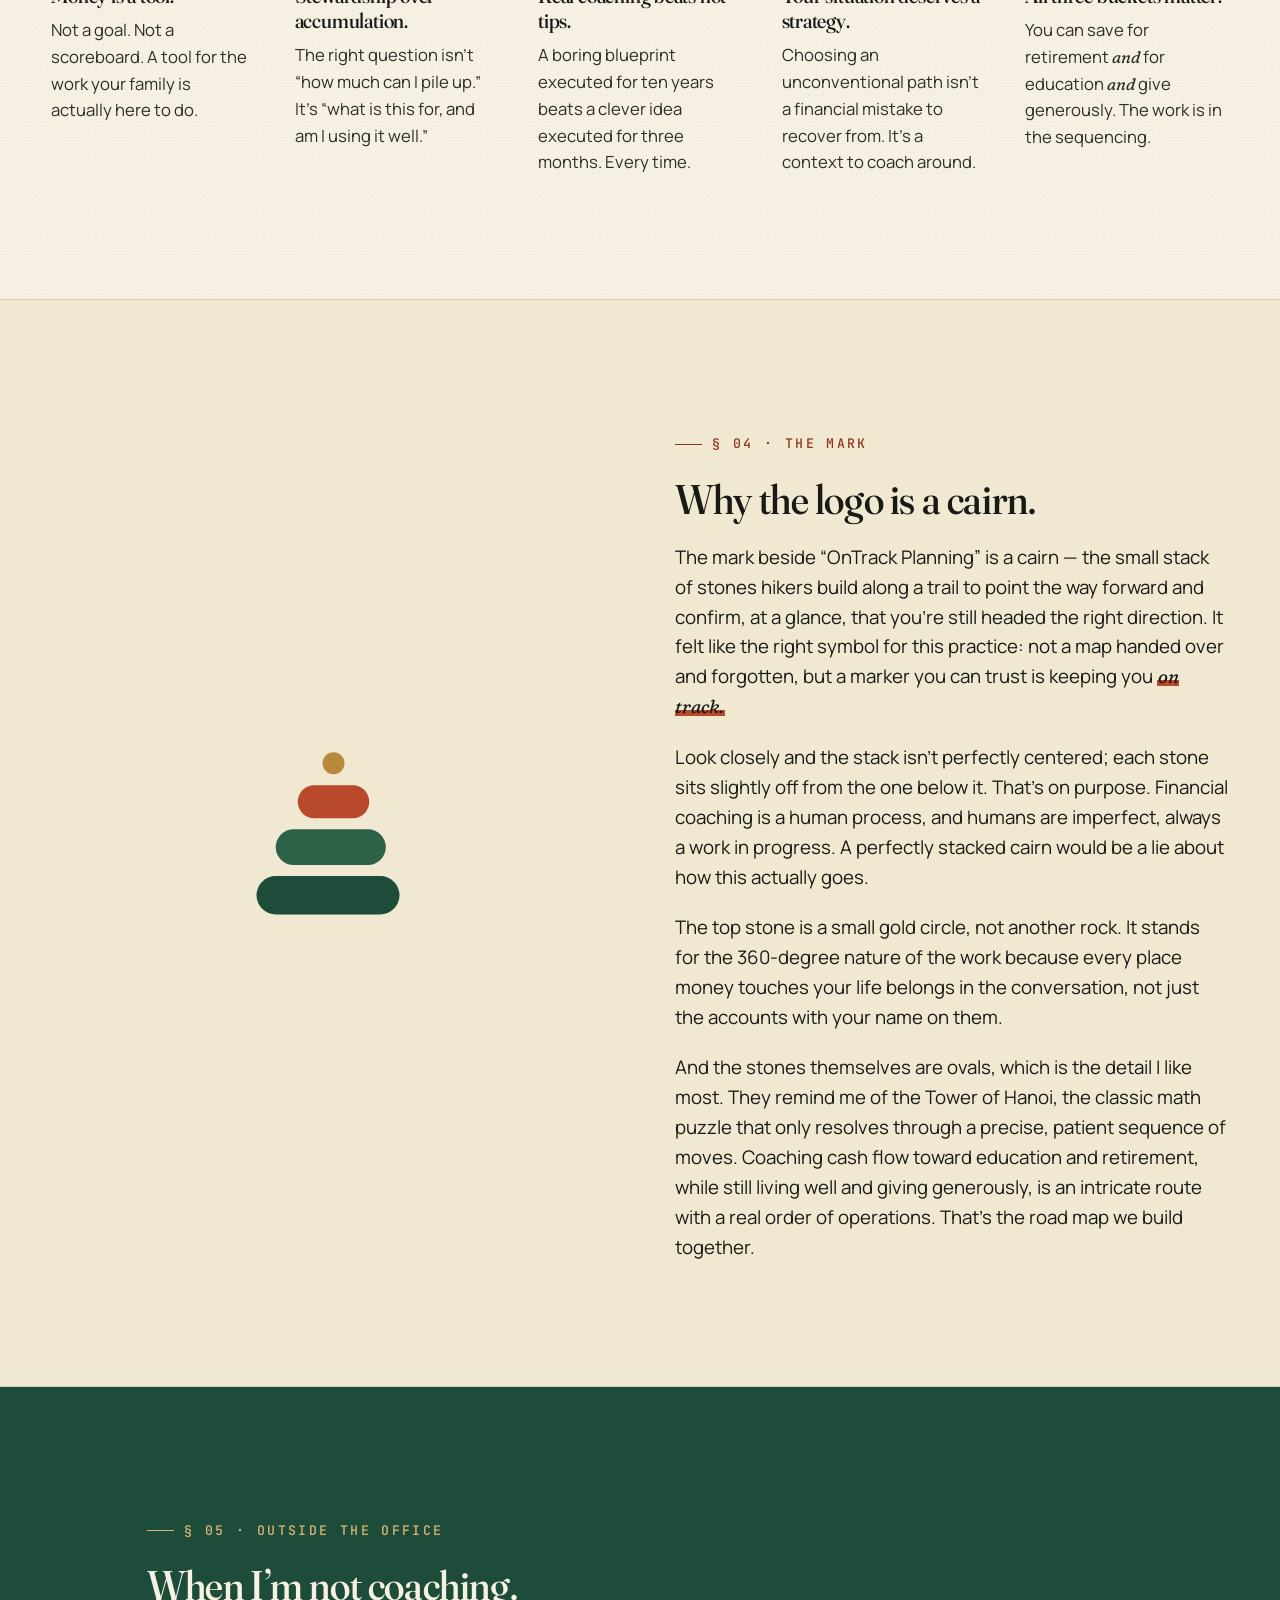
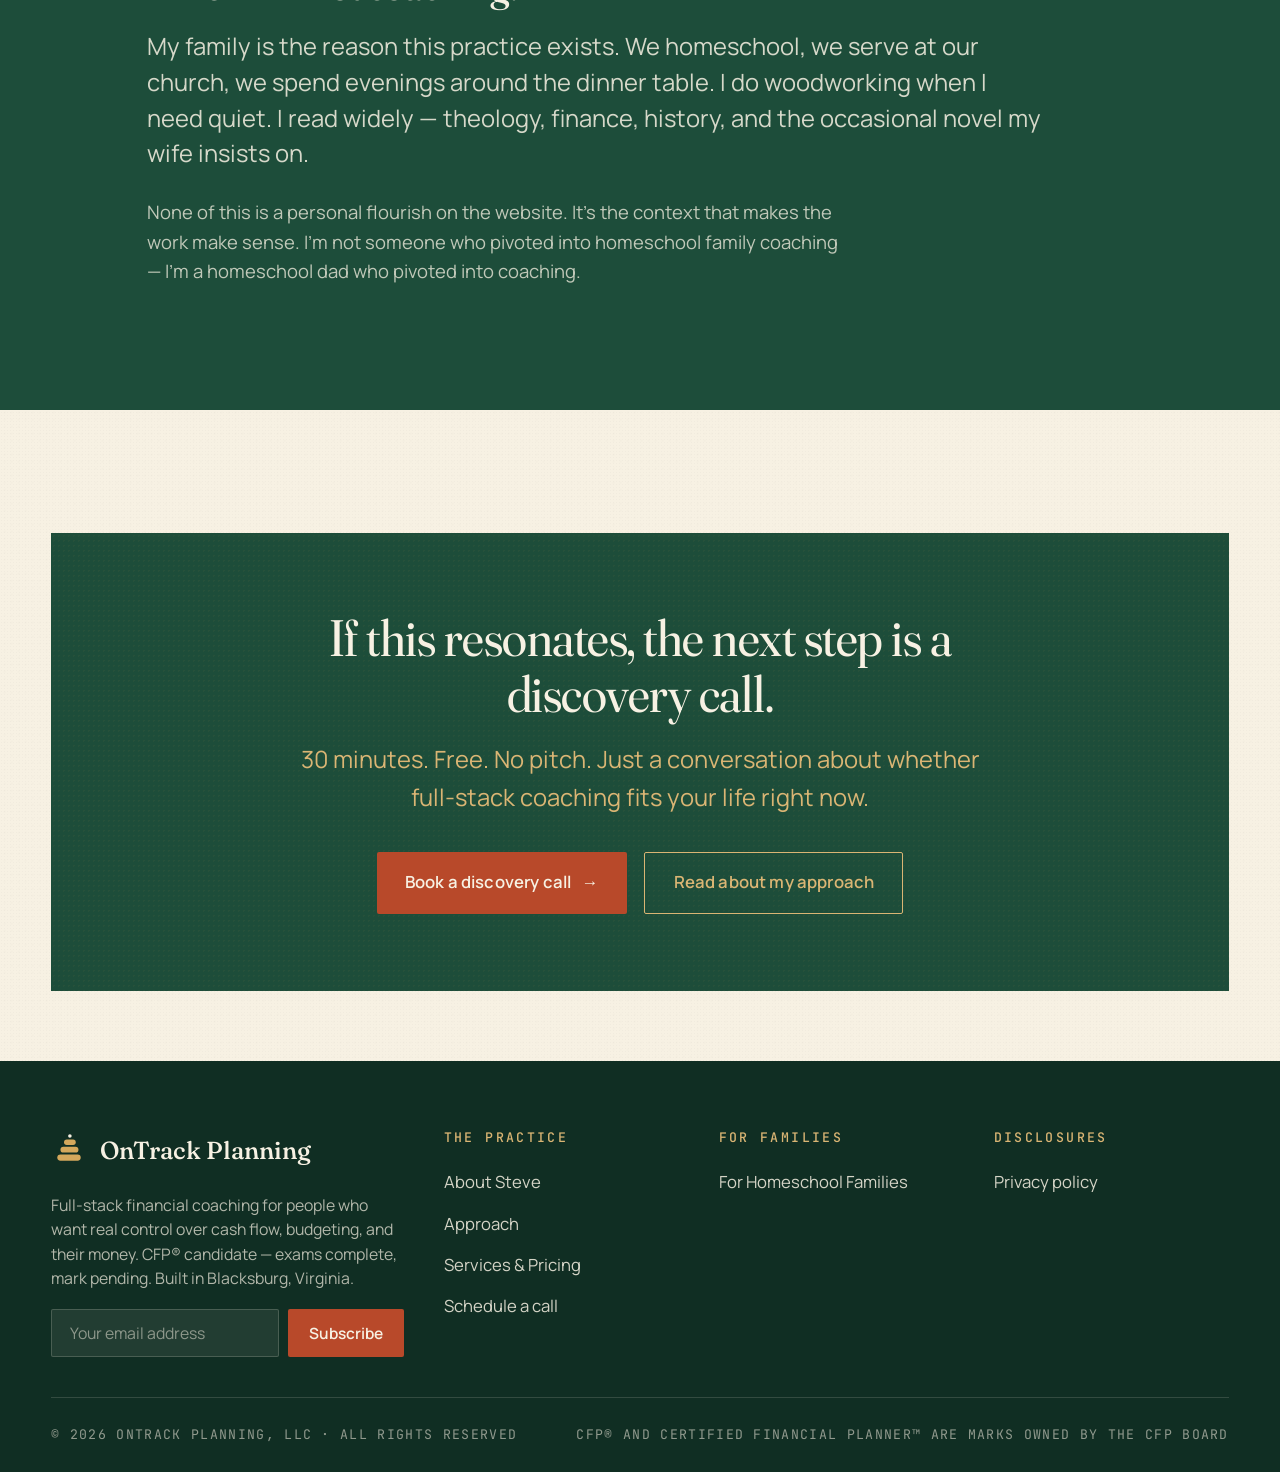
==== commit 1974b24d: "new logo lockup" ====
--- a/about.html
+++ b/about.html
@@ -15,28 +15,28 @@
 <header class="site-header">
 <nav class="nav">
 <a class="brand" href="index.html">
-<svg aria-hidden="true" class="brand-lockup" viewBox="0 0 284 58" xmlns="http://www.w3.org/2000/svg">
+<svg aria-hidden="true" class="brand-lockup" viewbox="0 0 284 58" xmlns="http://www.w3.org/2000/svg">
 <g transform="translate(4,9) scale(0.525)">
-<rect x="14" y="52" width="52" height="14" rx="7" fill="#1d4d3a"/>
-<rect x="21" y="35" width="40" height="13" rx="6.5" fill="#2d6249"/>
-<rect x="29" y="19" width="26" height="12" rx="6" fill="#b8492a"/>
-<circle cx="42" cy="11" r="4" fill="#b8893d"/>
+<rect fill="#1d4d3a" height="14" rx="7" width="52" x="14" y="52"></rect>
+<rect fill="#2d6249" height="13" rx="6.5" width="40" x="21" y="35"></rect>
+<rect fill="#b8492a" height="12" rx="6" width="26" x="29" y="19"></rect>
+<circle cx="42" cy="11" fill="#b8893d" r="4"></circle>
 </g>
-<text x="58" y="29" font-family="Fraunces, serif" font-weight="500" font-size="25" fill="#181a16" letter-spacing="-0.2">OnTrack Planning</text>
-<text x="164.36" y="49" text-anchor="middle" font-family="JetBrains Mono, monospace" font-weight="500" font-size="10.4" fill="#8f3520" letter-spacing="1.2">CLARITY. PURPOSE. HOPE.</text>
+<text fill="#181a16" font-family="Fraunces, serif" font-size="25" font-weight="500" letter-spacing="-0.2" x="58" y="29">OnTrack Planning</text>
+<text fill="#8f3520" font-family="JetBrains Mono, monospace" font-size="10.4" font-weight="500" letter-spacing="1.2" text-anchor="middle" x="164.36" y="49">CLARITY. PURPOSE. HOPE.</text>
 </svg>
 </a>
 <ul class="nav-links" id="navLinks">
-<li><a href="index.html" data-page="index">Home</a></li>
-<li><a href="about.html" data-page="about" class="active">About</a></li>
-<li><a href="approach.html" data-page="approach">Approach</a></li>
-<li><a href="services.html" data-page="services">Services</a></li>
-<li><a href="homeschool-families.html" data-page="homeschool-families">For Homeschool Families</a></li>
-<li><a href="contact.html" data-page="contact">Contact</a></li>
+<li><a data-page="index" href="index.html">Home</a></li>
+<li><a class="active" data-page="about" href="about.html">About</a></li>
+<li><a data-page="approach" href="approach.html">Approach</a></li>
+<li><a data-page="services" href="services.html">Services</a></li>
+<li><a data-page="homeschool-families" href="homeschool-families.html">For Homeschool Families</a></li>
+<li><a data-page="contact" href="contact.html">Contact</a></li>
 </ul>
 <a class="nav-cta" href="contact.html">Book a discovery call →</a>
 <button aria-label="Toggle menu" class="nav-toggle" onclick="document.getElementById('navLinks').classList.toggle('open')">
-<svg fill="none" height="24" stroke="currentColor" stroke-width="2" viewBox="0 0 24 24" width="24"><path d="M4 6h16M4 12h16M4 18h16"></path></svg>
+<svg fill="none" height="24" stroke="currentColor" stroke-width="2" viewbox="0 0 24 24" width="24"><path d="M4 6h16M4 12h16M4 18h16"></path></svg>
 </button>
 </nav>
 </header>
@@ -194,11 +194,11 @@
 <div class="footer-grid">
 <div class="footer-col">
 <div class="footer-brand">
-<svg width="36" height="36" viewBox="0 0 80 80" fill="none">
-<rect x="14" y="52" width="52" height="14" rx="7" fill="#d4a85c"/>
-<rect x="21" y="35" width="40" height="13" rx="6.5" fill="#d4a85c"/>
-<rect x="29" y="19" width="26" height="12" rx="6" fill="#d4a85c"/>
-<circle cx="42" cy="11" r="4" fill="#f7f1e3"/>
+<svg fill="none" height="36" viewbox="0 0 80 80" width="36">
+<rect fill="#d4a85c" height="14" rx="7" width="52" x="14" y="52"></rect>
+<rect fill="#d4a85c" height="13" rx="6.5" width="40" x="21" y="35"></rect>
+<rect fill="#d4a85c" height="12" rx="6" width="26" x="29" y="19"></rect>
+<circle cx="42" cy="11" fill="#f7f1e3" r="4"></circle>
 </svg>
 <div class="footer-brand-name">OnTrack Planning</div>
 </div>
--- a/style.css
+++ b/style.css
@@ -250,7 +250,7 @@
 
 .brand-lockup {
   display: block;
-  height: 46px;
+  height: 55px;
   width: auto;
 }
 
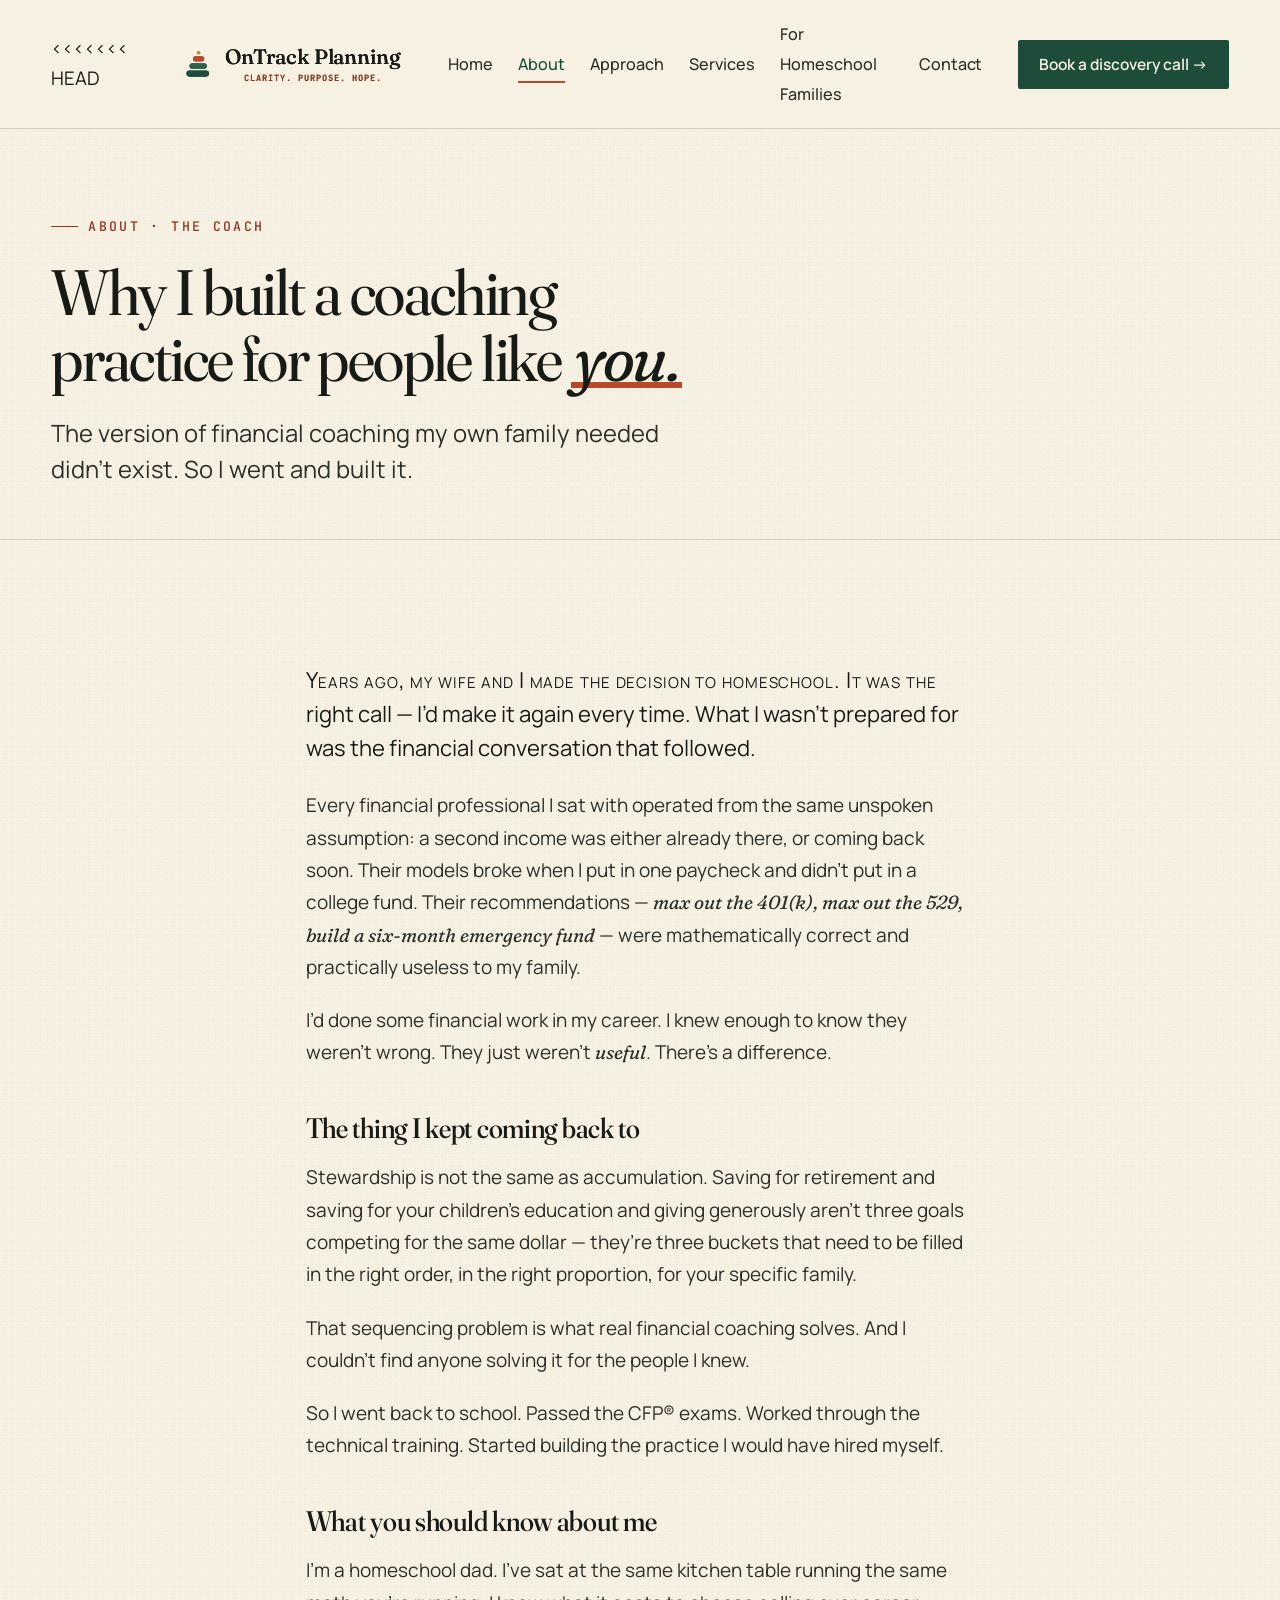
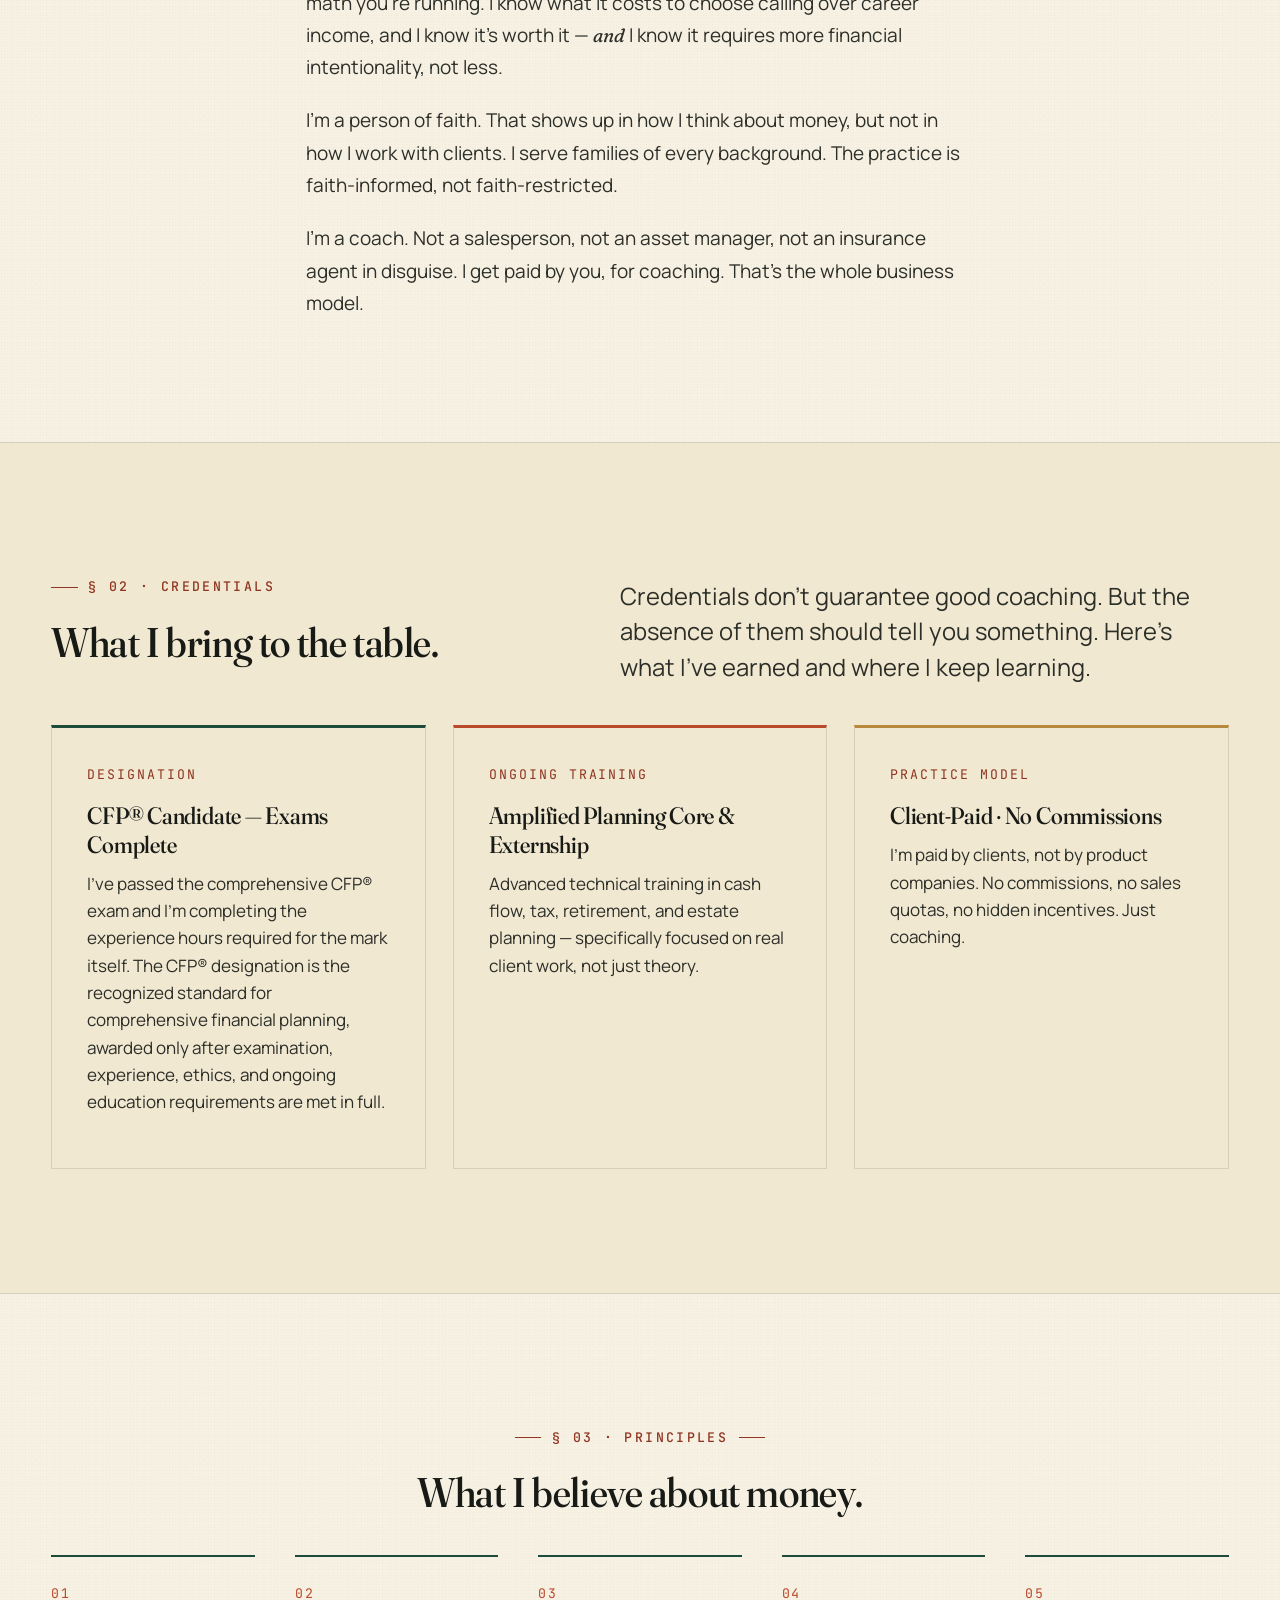
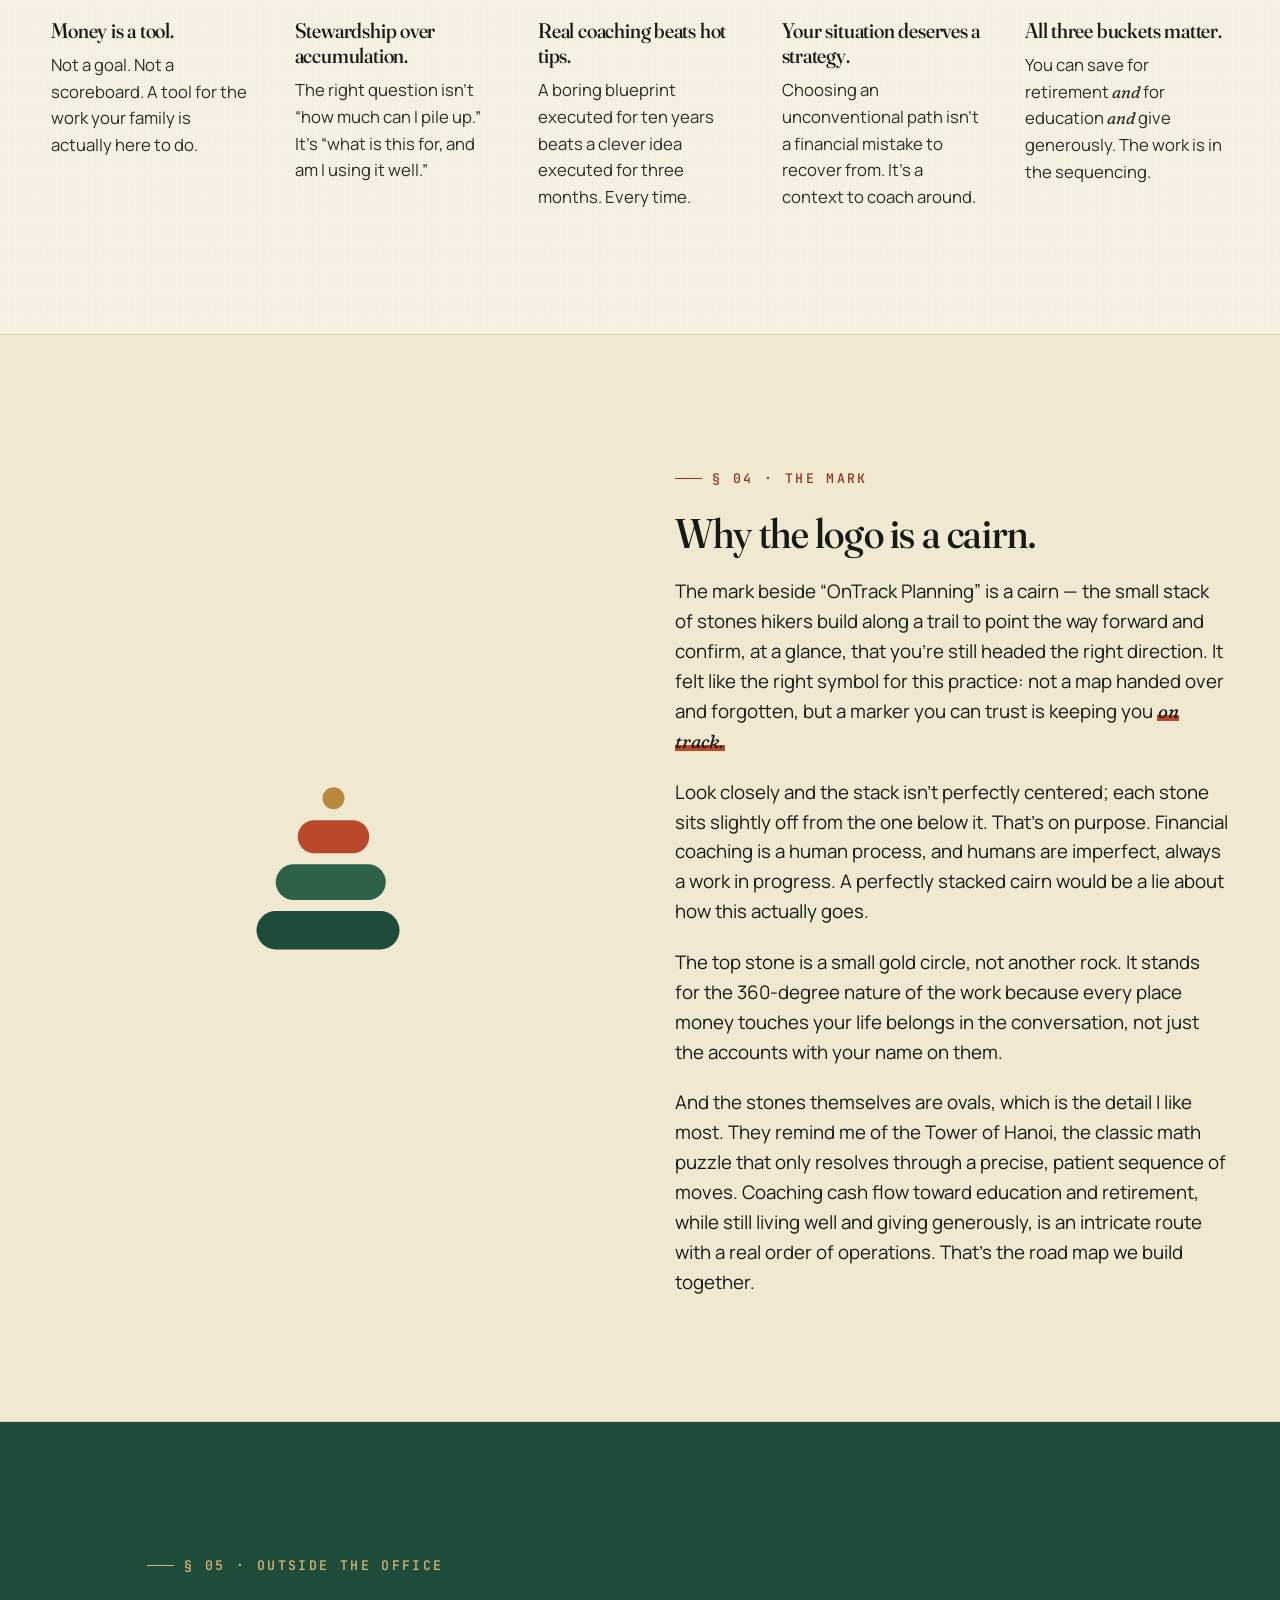
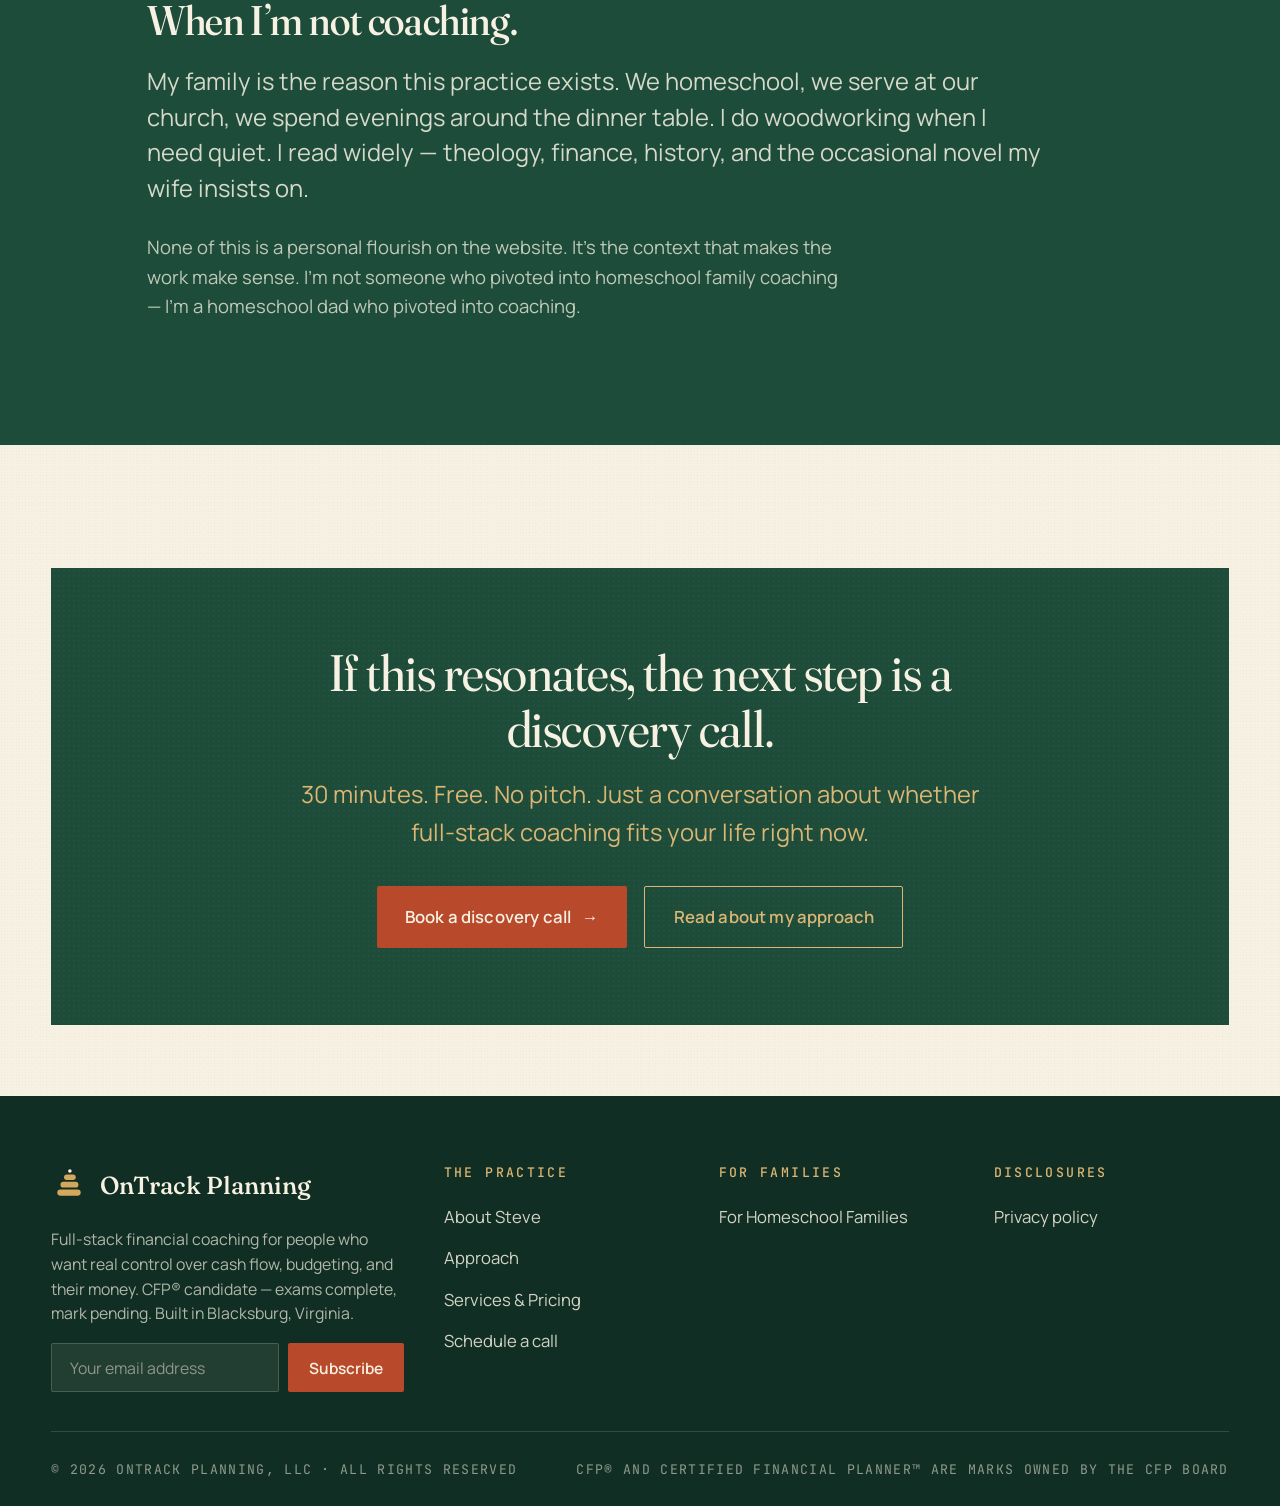
==== commit 53994786: "logo lockup" ====
--- a/about.html
+++ b/about.html
@@ -15,6 +15,7 @@
 <header class="site-header">
 <nav class="nav">
 <a class="brand" href="index.html">
+<<<<<<< HEAD
 <svg aria-hidden="true" class="brand-lockup" viewbox="0 0 284 58" xmlns="http://www.w3.org/2000/svg">
 <g transform="translate(4,9) scale(0.525)">
 <rect fill="#1d4d3a" height="14" rx="7" width="52" x="14" y="52"></rect>
@@ -24,6 +25,17 @@
 </g>
 <text fill="#181a16" font-family="Fraunces, serif" font-size="25" font-weight="500" letter-spacing="-0.2" x="58" y="29">OnTrack Planning</text>
 <text fill="#8f3520" font-family="JetBrains Mono, monospace" font-size="10.4" font-weight="500" letter-spacing="1.2" text-anchor="middle" x="164.36" y="49">CLARITY. PURPOSE. HOPE.</text>
+=======
+<svg aria-hidden="true" class="brand-lockup" viewBox="0 0 284 58" xmlns="http://www.w3.org/2000/svg">
+<g transform="translate(4,9) scale(0.525)">
+<rect x="14" y="52" width="52" height="14" rx="7" fill="#1d4d3a"/>
+<rect x="21" y="35" width="40" height="13" rx="6.5" fill="#2d6249"/>
+<rect x="29" y="19" width="26" height="12" rx="6" fill="#b8492a"/>
+<circle cx="42" cy="11" r="4" fill="#b8893d"/>
+</g>
+<text x="58" y="29" font-family="Fraunces, serif" font-weight="500" font-size="25" fill="#181a16" letter-spacing="-0.2">OnTrack Planning</text>
+<text x="164.36" y="49" text-anchor="middle" font-family="JetBrains Mono, monospace" font-weight="500" font-size="10.4" fill="#8f3520" letter-spacing="1.2">CLARITY. PURPOSE. HOPE.</text>
+>>>>>>> e1685fb2cecf2cc2438ddc6d206bd596b3f10cc8
 </svg>
 </a>
 <ul class="nav-links" id="navLinks">
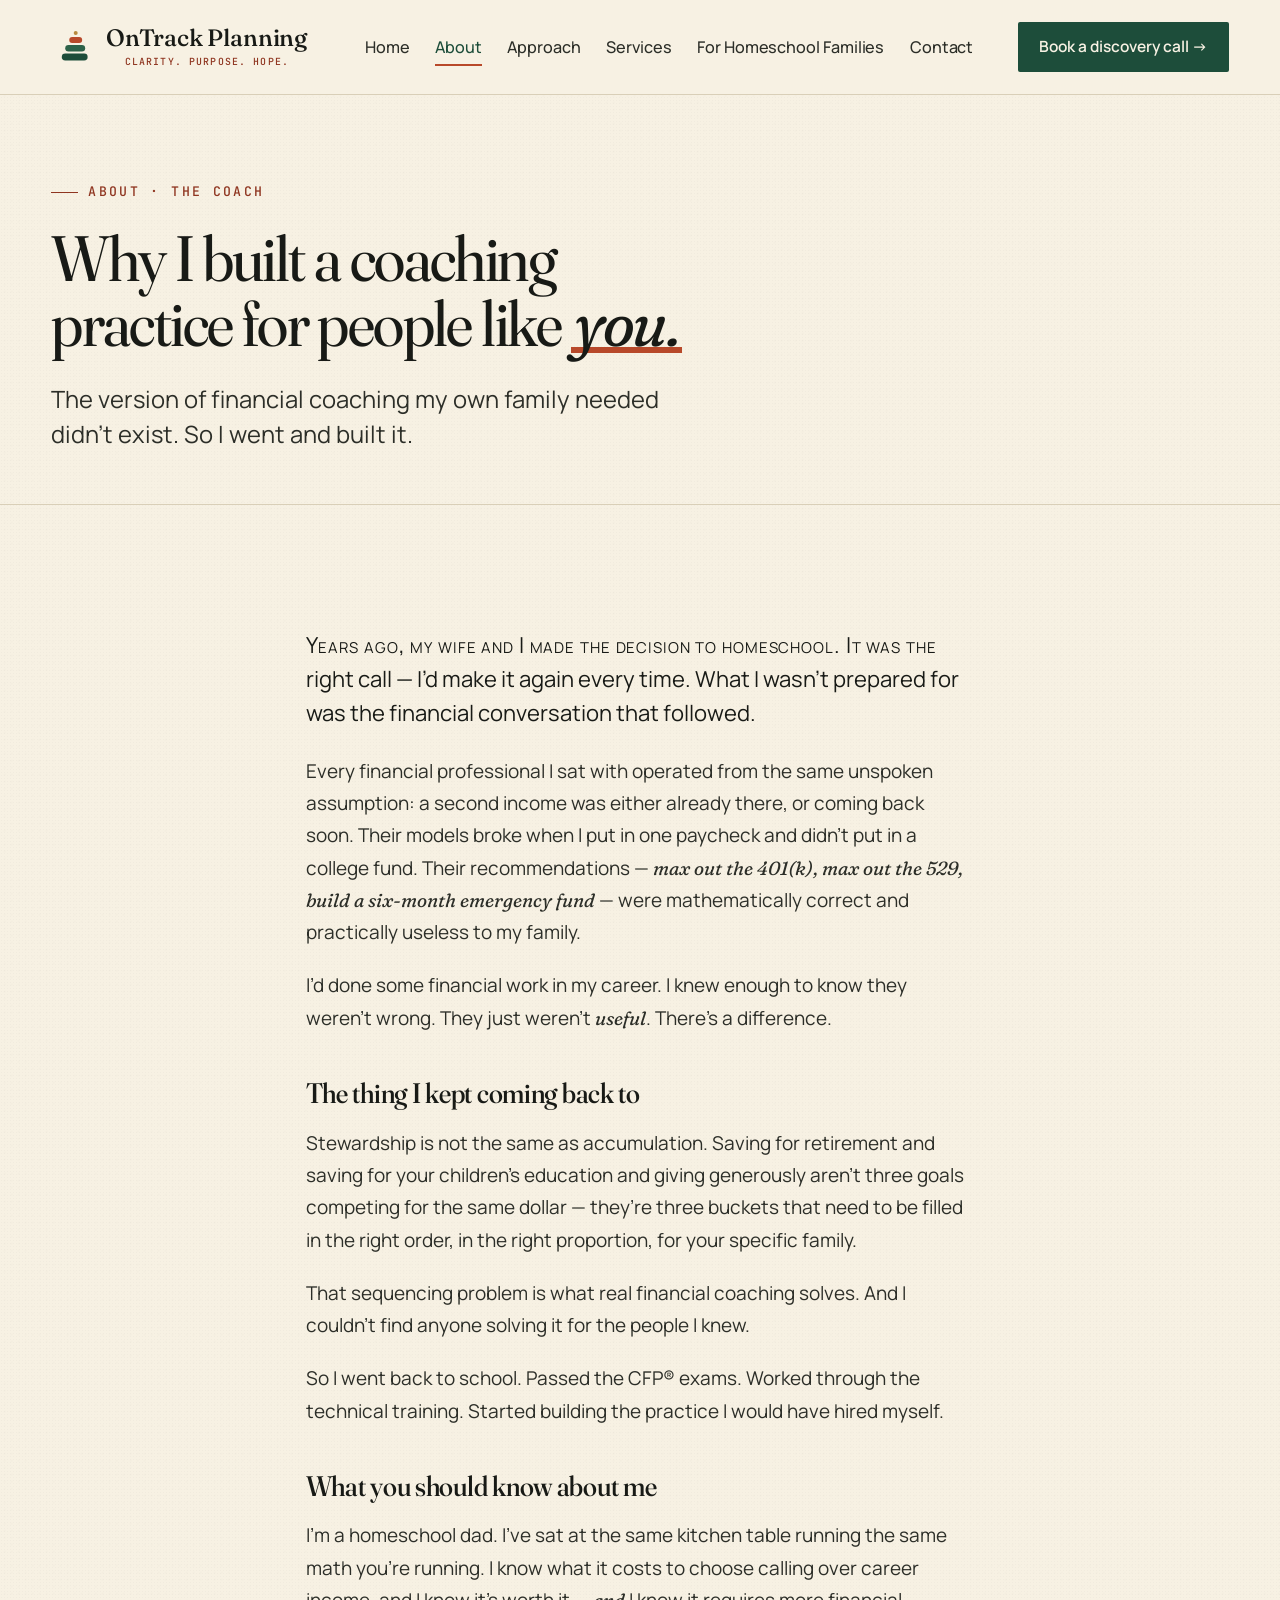
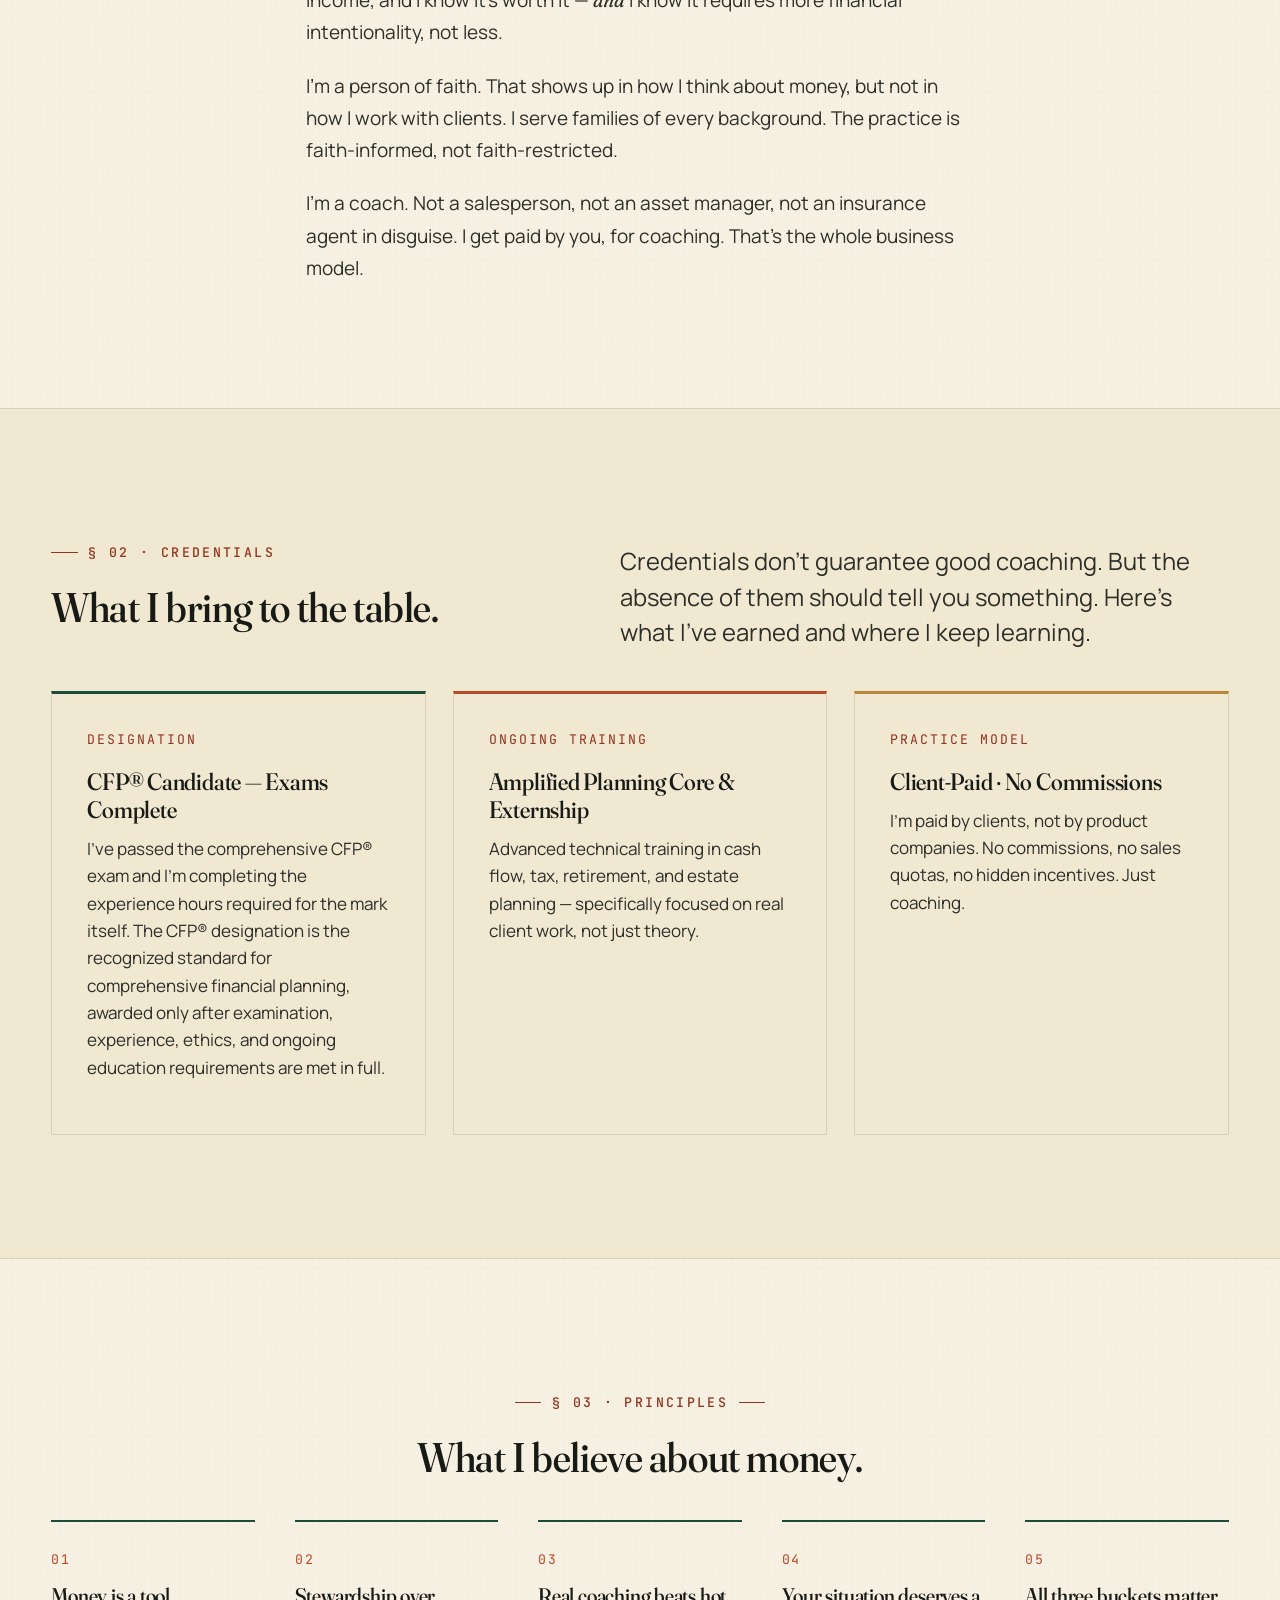
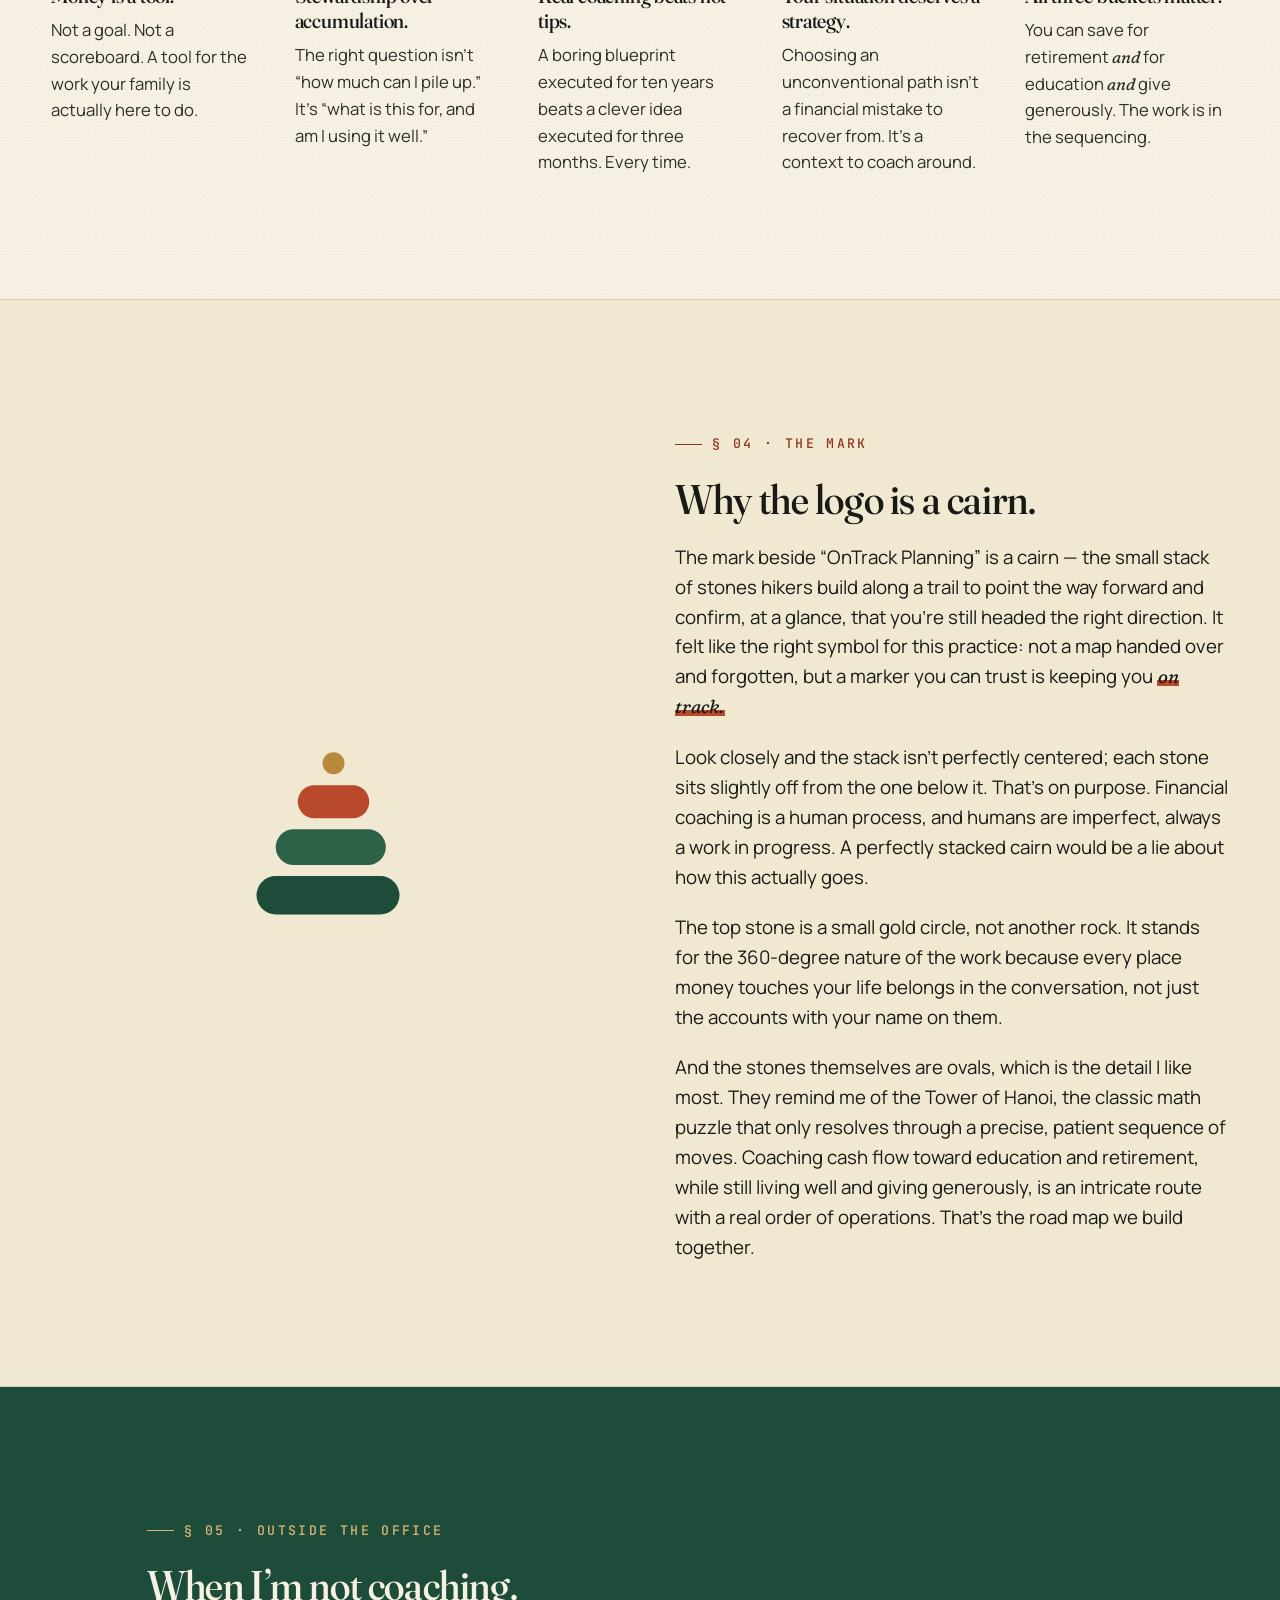
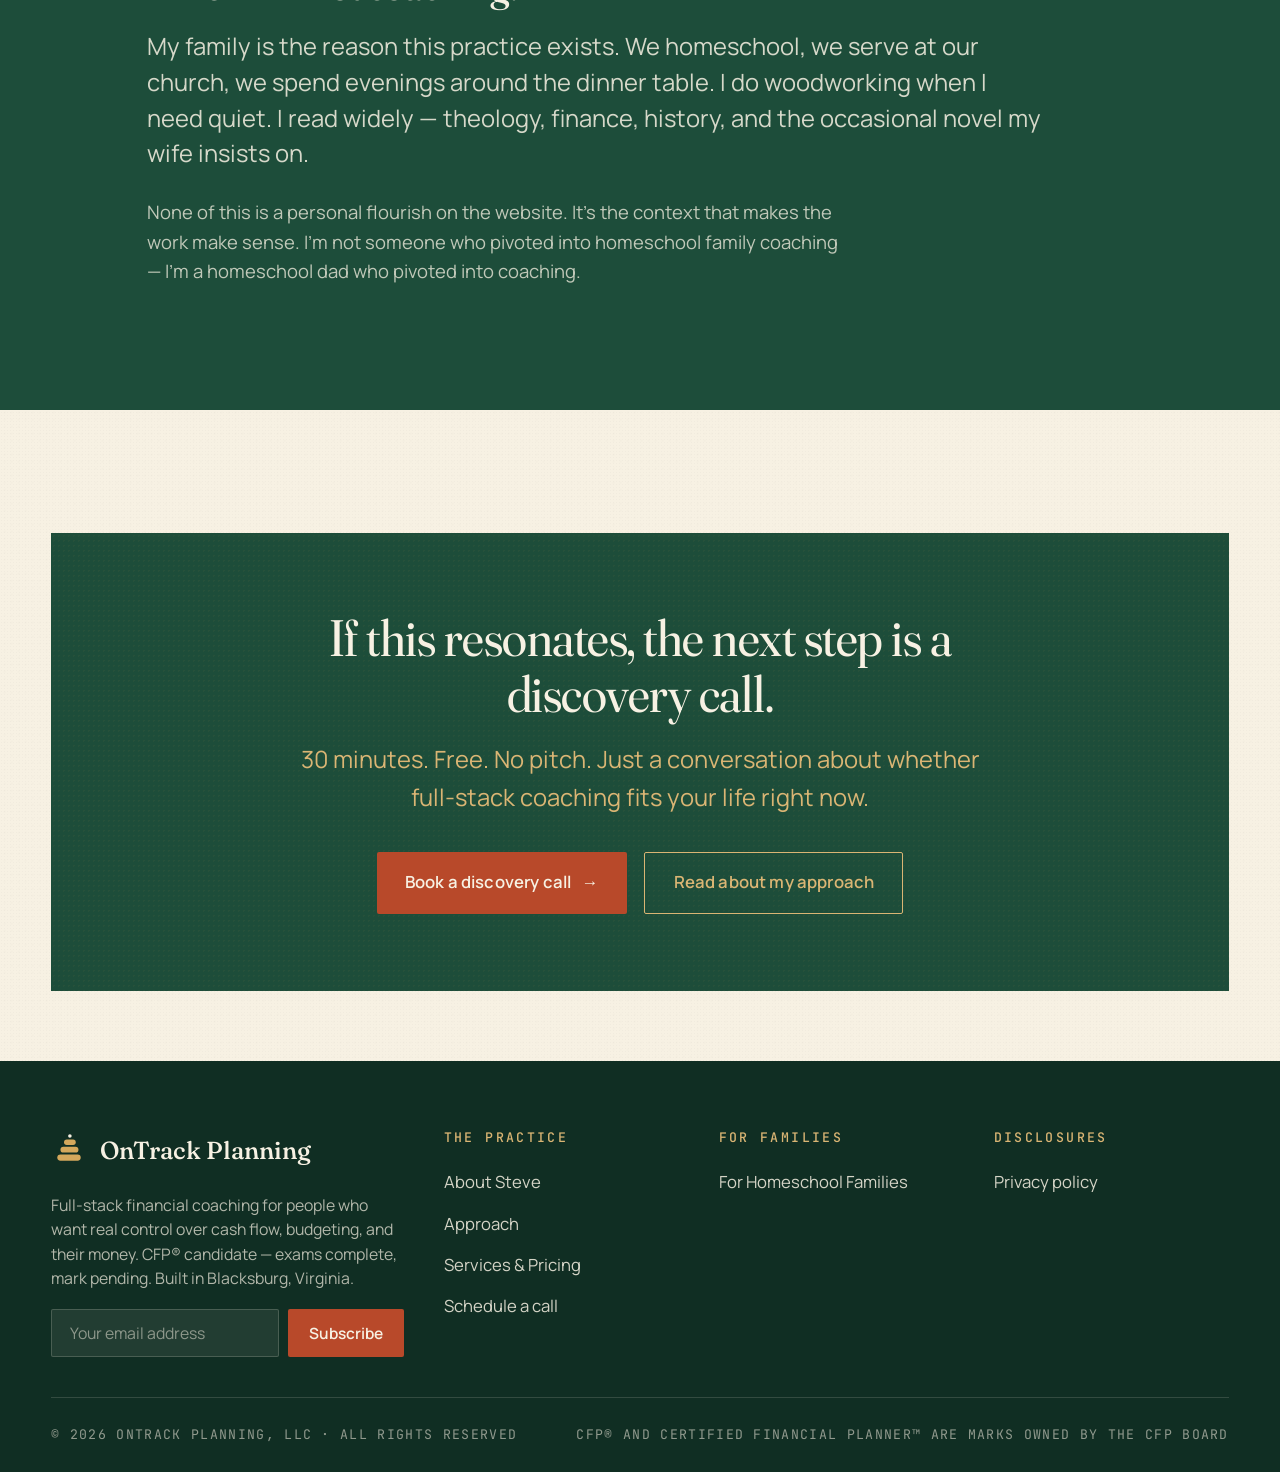
==== commit 96aa4e7d: "Resolve unresolved merge conflict markers in logo header" ====
--- a/about.html
+++ b/about.html
@@ -15,17 +15,6 @@
 <header class="site-header">
 <nav class="nav">
 <a class="brand" href="index.html">
-<<<<<<< HEAD
-<svg aria-hidden="true" class="brand-lockup" viewbox="0 0 284 58" xmlns="http://www.w3.org/2000/svg">
-<g transform="translate(4,9) scale(0.525)">
-<rect fill="#1d4d3a" height="14" rx="7" width="52" x="14" y="52"></rect>
-<rect fill="#2d6249" height="13" rx="6.5" width="40" x="21" y="35"></rect>
-<rect fill="#b8492a" height="12" rx="6" width="26" x="29" y="19"></rect>
-<circle cx="42" cy="11" fill="#b8893d" r="4"></circle>
-</g>
-<text fill="#181a16" font-family="Fraunces, serif" font-size="25" font-weight="500" letter-spacing="-0.2" x="58" y="29">OnTrack Planning</text>
-<text fill="#8f3520" font-family="JetBrains Mono, monospace" font-size="10.4" font-weight="500" letter-spacing="1.2" text-anchor="middle" x="164.36" y="49">CLARITY. PURPOSE. HOPE.</text>
-=======
 <svg aria-hidden="true" class="brand-lockup" viewBox="0 0 284 58" xmlns="http://www.w3.org/2000/svg">
 <g transform="translate(4,9) scale(0.525)">
 <rect x="14" y="52" width="52" height="14" rx="7" fill="#1d4d3a"/>
@@ -35,7 +24,6 @@
 </g>
 <text x="58" y="29" font-family="Fraunces, serif" font-weight="500" font-size="25" fill="#181a16" letter-spacing="-0.2">OnTrack Planning</text>
 <text x="164.36" y="49" text-anchor="middle" font-family="JetBrains Mono, monospace" font-weight="500" font-size="10.4" fill="#8f3520" letter-spacing="1.2">CLARITY. PURPOSE. HOPE.</text>
->>>>>>> e1685fb2cecf2cc2438ddc6d206bd596b3f10cc8
 </svg>
 </a>
 <ul class="nav-links" id="navLinks">
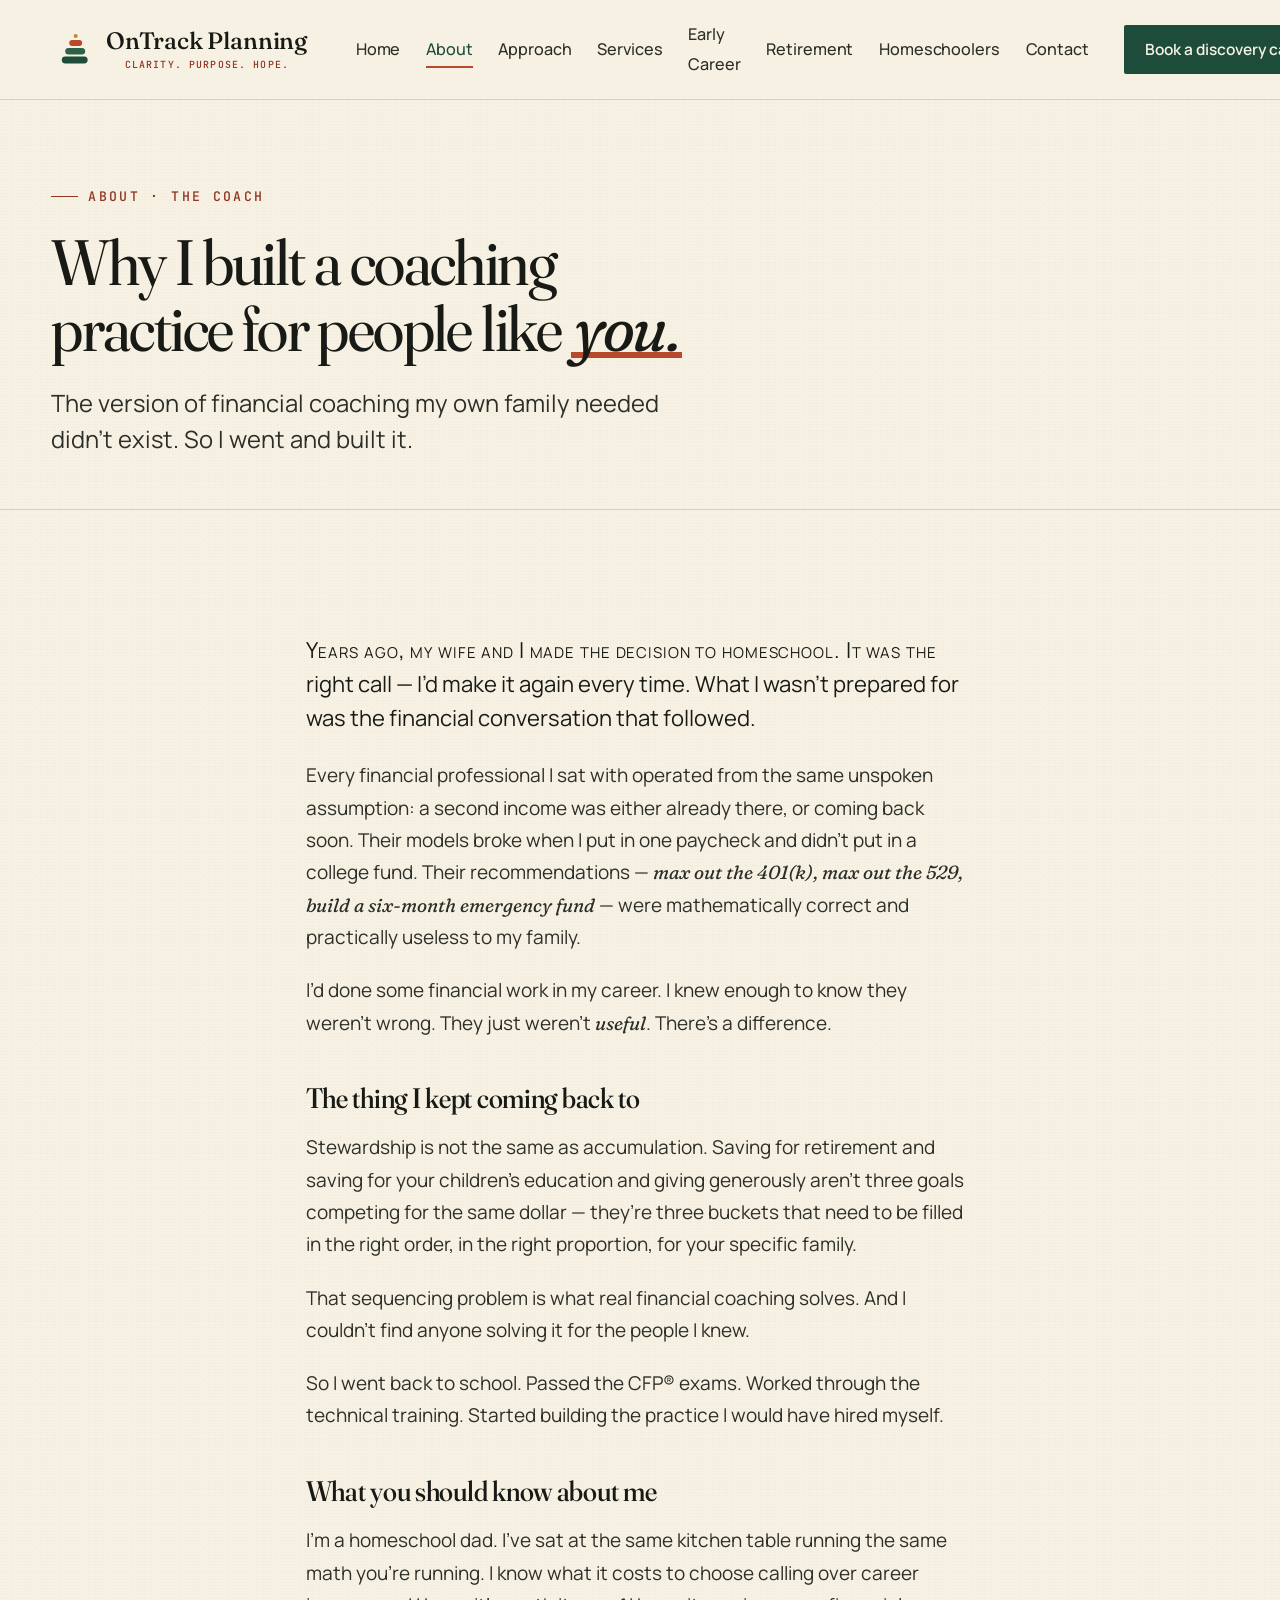
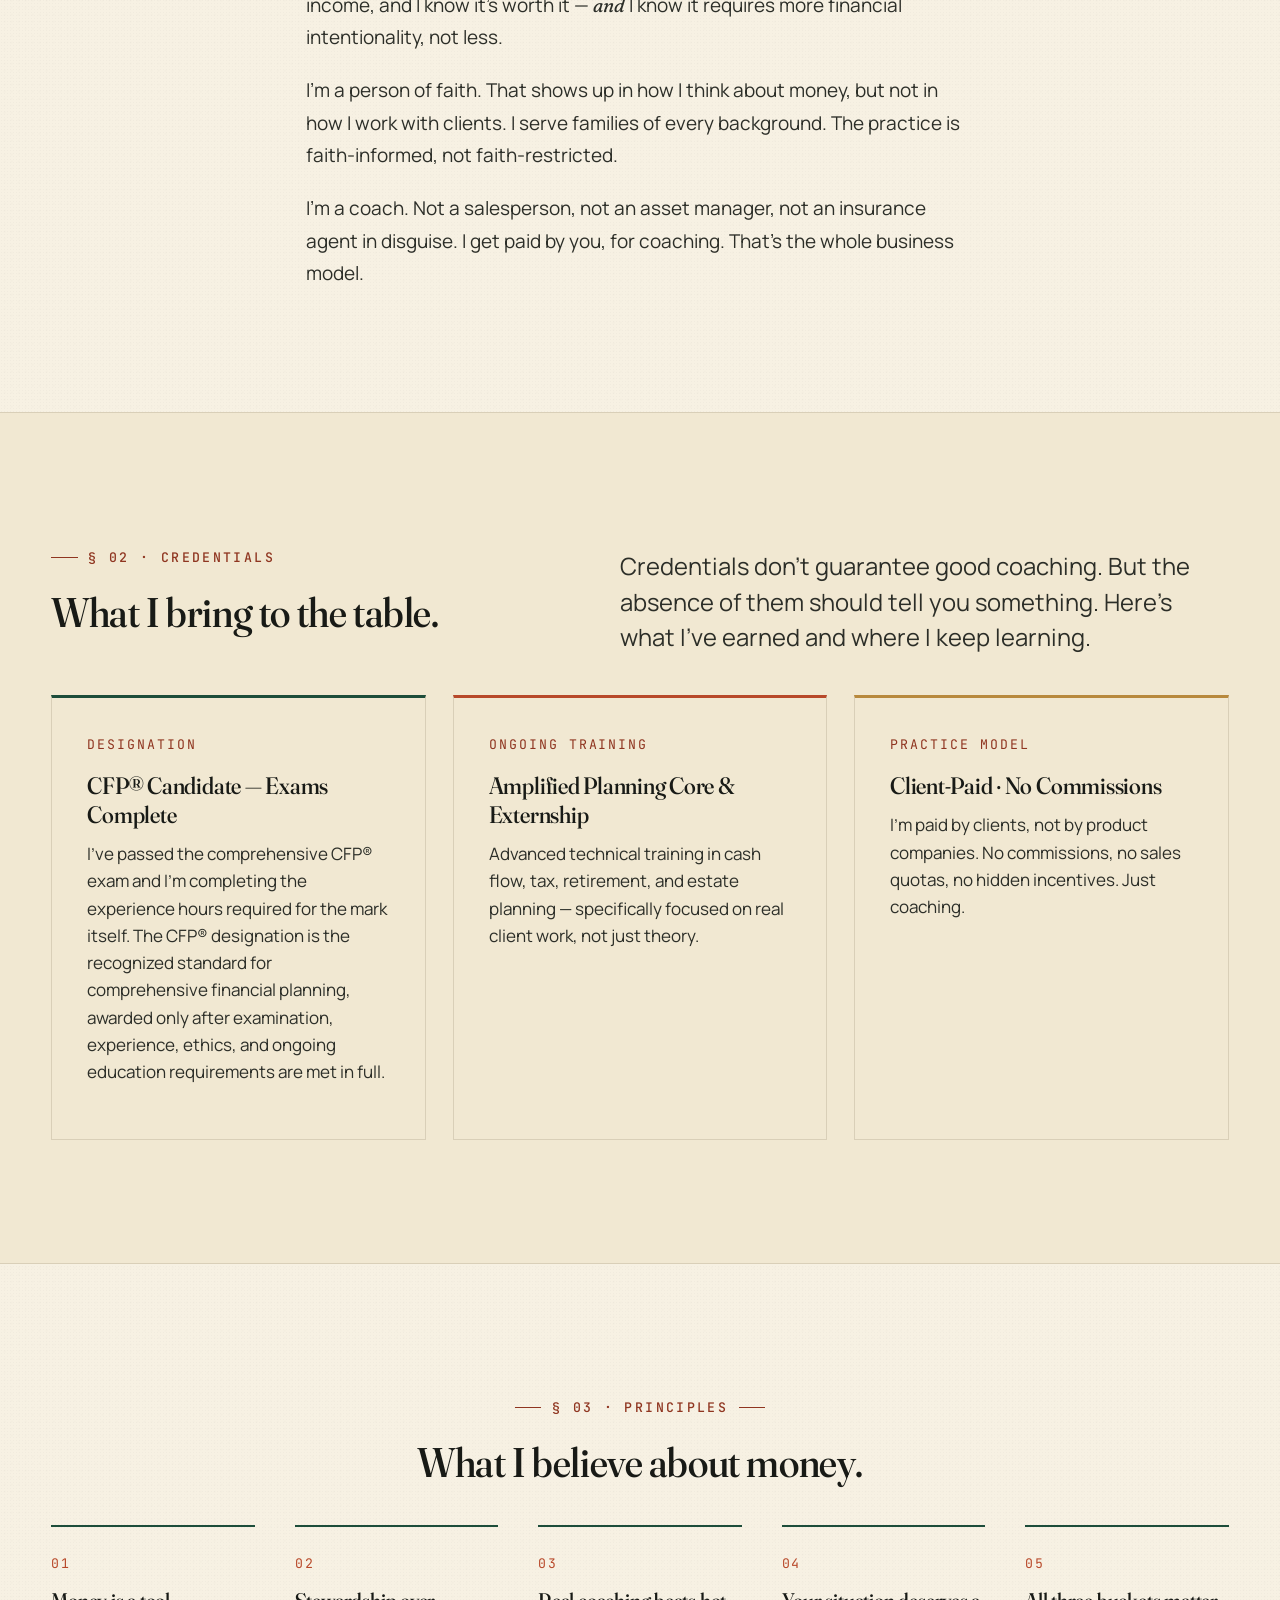
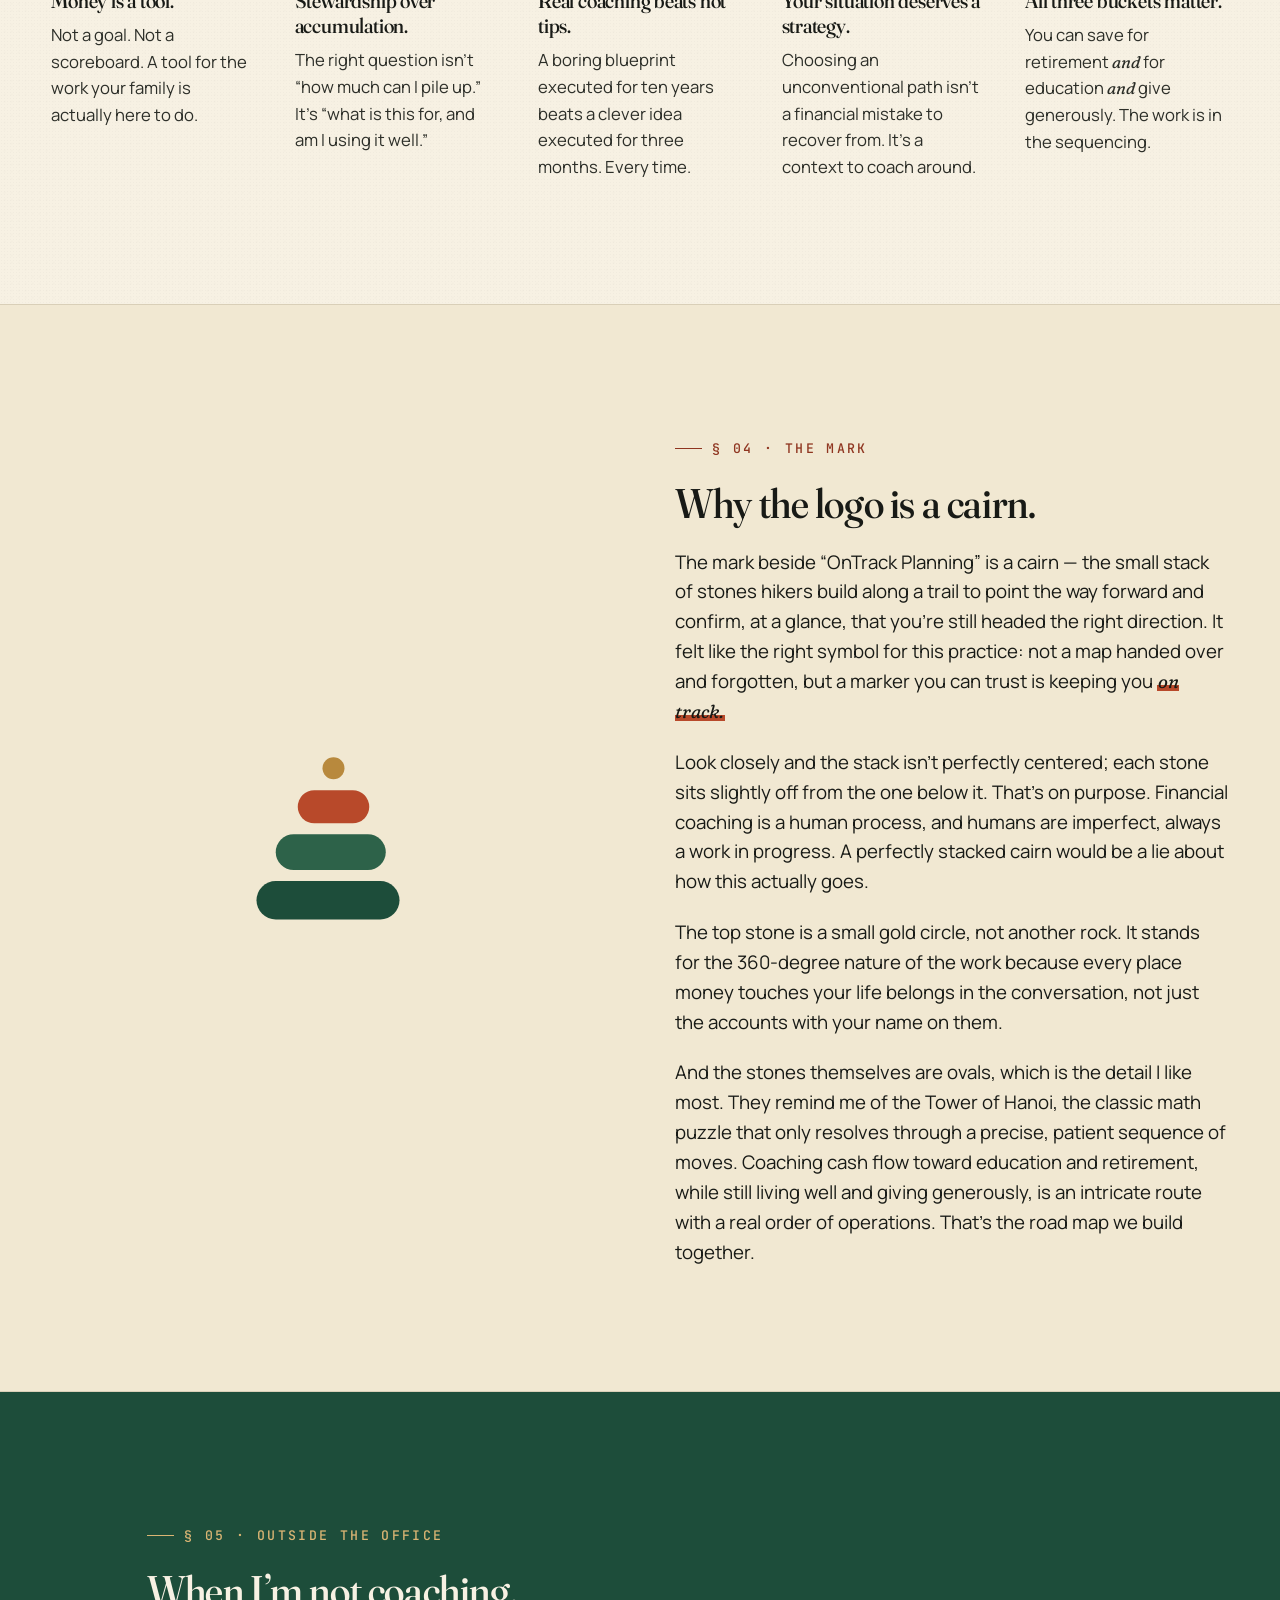
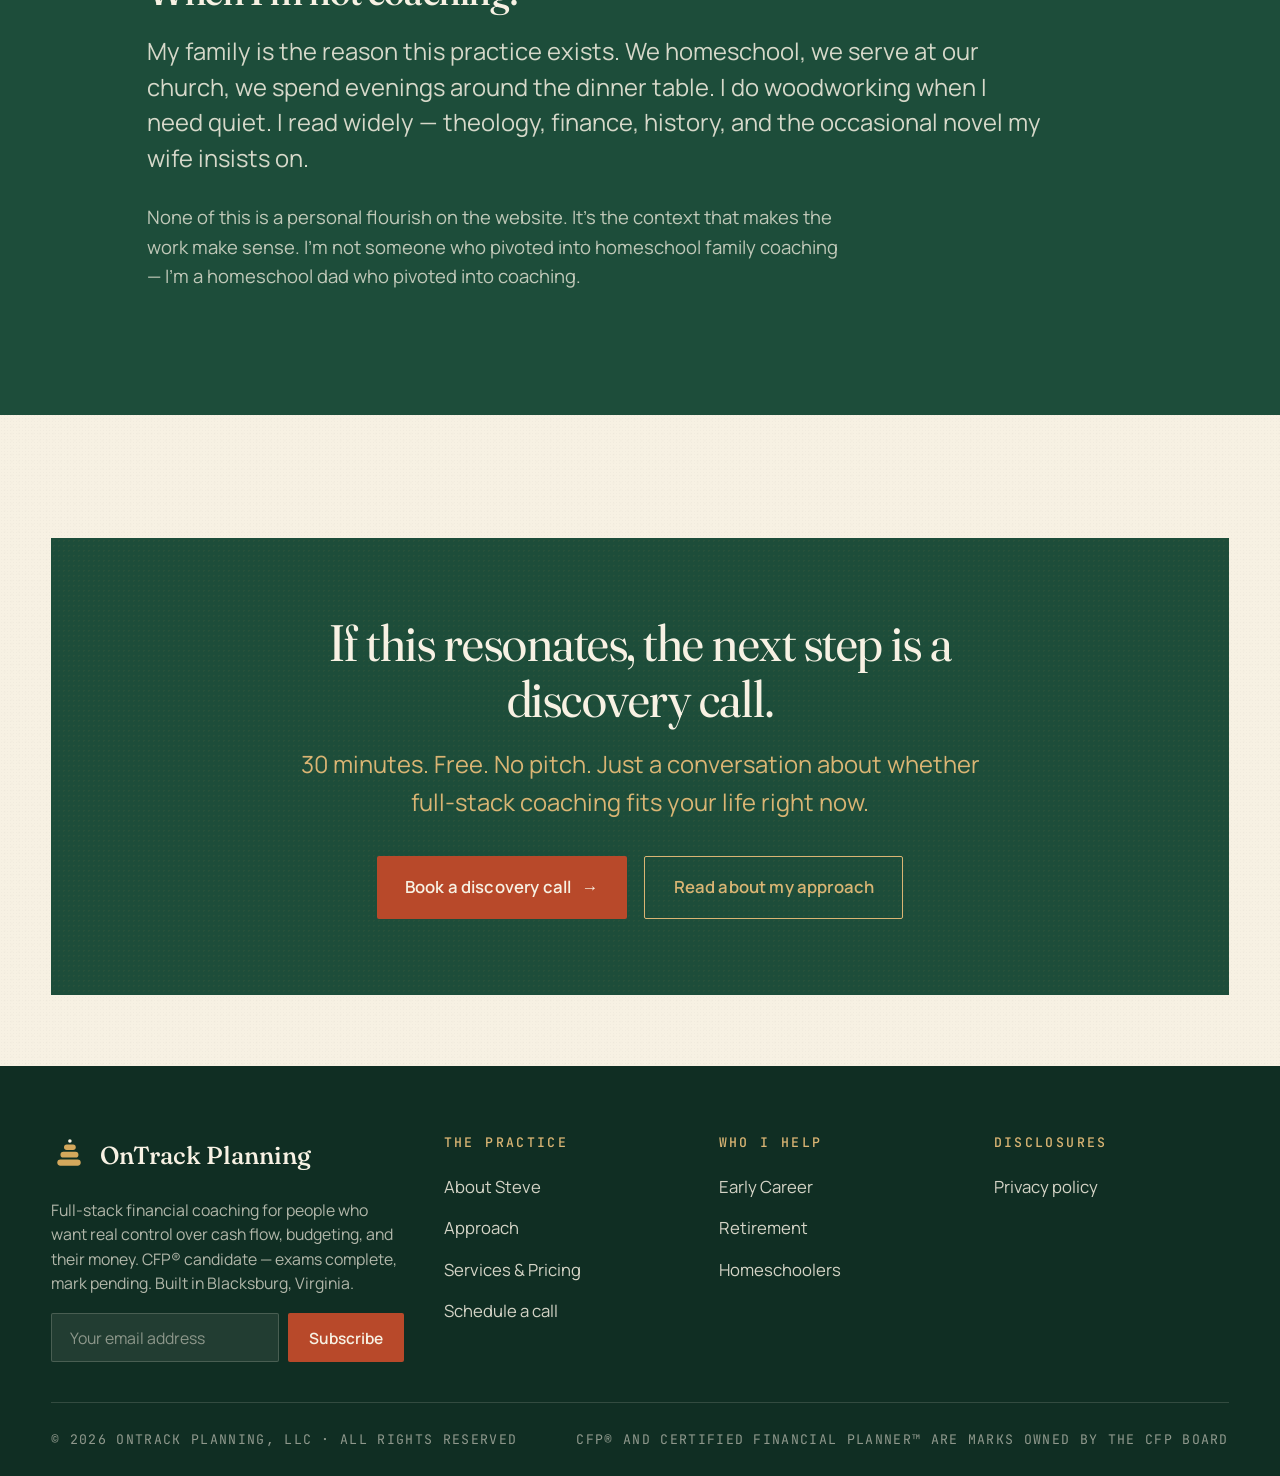
==== commit 67a7e3f1: "add two new pages" ====
--- a/about.html
+++ b/about.html
@@ -27,16 +27,18 @@
 </svg>
 </a>
 <ul class="nav-links" id="navLinks">
-<li><a data-page="index" href="index.html">Home</a></li>
-<li><a class="active" data-page="about" href="about.html">About</a></li>
-<li><a data-page="approach" href="approach.html">Approach</a></li>
-<li><a data-page="services" href="services.html">Services</a></li>
-<li><a data-page="homeschool-families" href="homeschool-families.html">For Homeschool Families</a></li>
-<li><a data-page="contact" href="contact.html">Contact</a></li>
+<li><a href="index.html" data-page="index">Home</a></li>
+<li><a href="about.html" data-page="about" class="active">About</a></li>
+<li><a href="approach.html" data-page="approach">Approach</a></li>
+<li><a href="services.html" data-page="services">Services</a></li>
+<li><a href="early-career.html" data-page="early-career">Early Career</a></li>
+<li><a href="retirement.html" data-page="retirement">Retirement</a></li>
+<li><a href="homeschool-families.html" data-page="homeschool-families">Homeschoolers</a></li>
+<li><a href="contact.html" data-page="contact">Contact</a></li>
 </ul>
 <a class="nav-cta" href="contact.html">Book a discovery call →</a>
 <button aria-label="Toggle menu" class="nav-toggle" onclick="document.getElementById('navLinks').classList.toggle('open')">
-<svg fill="none" height="24" stroke="currentColor" stroke-width="2" viewbox="0 0 24 24" width="24"><path d="M4 6h16M4 12h16M4 18h16"></path></svg>
+<svg fill="none" height="24" stroke="currentColor" stroke-width="2" viewBox="0 0 24 24" width="24"><path d="M4 6h16M4 12h16M4 18h16"></path></svg>
 </button>
 </nav>
 </header>
@@ -194,11 +196,11 @@
 <div class="footer-grid">
 <div class="footer-col">
 <div class="footer-brand">
-<svg fill="none" height="36" viewbox="0 0 80 80" width="36">
-<rect fill="#d4a85c" height="14" rx="7" width="52" x="14" y="52"></rect>
-<rect fill="#d4a85c" height="13" rx="6.5" width="40" x="21" y="35"></rect>
-<rect fill="#d4a85c" height="12" rx="6" width="26" x="29" y="19"></rect>
-<circle cx="42" cy="11" fill="#f7f1e3" r="4"></circle>
+<svg width="36" height="36" viewBox="0 0 80 80" fill="none">
+<rect x="14" y="52" width="52" height="14" rx="7" fill="#d4a85c"/>
+<rect x="21" y="35" width="40" height="13" rx="6.5" fill="#d4a85c"/>
+<rect x="29" y="19" width="26" height="12" rx="6" fill="#d4a85c"/>
+<circle cx="42" cy="11" r="4" fill="#f7f1e3"/>
 </svg>
 <div class="footer-brand-name">OnTrack Planning</div>
 </div>
@@ -218,9 +220,11 @@
 </ul>
 </div>
 <div class="footer-col">
-<h4>For Families</h4>
+<h4>Who I Help</h4>
 <ul>
-<li><a href="homeschool-families.html">For Homeschool Families</a></li>
+<li><a href="early-career.html">Early Career</a></li>
+<li><a href="retirement.html">Retirement</a></li>
+<li><a href="homeschool-families.html">Homeschoolers</a></li>
 <!-- <li><a href="resources.html">Workshops</a></li> -->
 <!-- <li><a href="resources.html">Articles archive</a></li> -->
 </ul>
--- a/style.css
+++ b/style.css
@@ -540,6 +540,7 @@
 
 @media (min-width: 760px) {
   .steps.three { grid-template-columns: repeat(3, 1fr); }
+  .steps.four  { grid-template-columns: repeat(4, 1fr); }
   .steps.five  { grid-template-columns: repeat(5, 1fr); }
 }
 
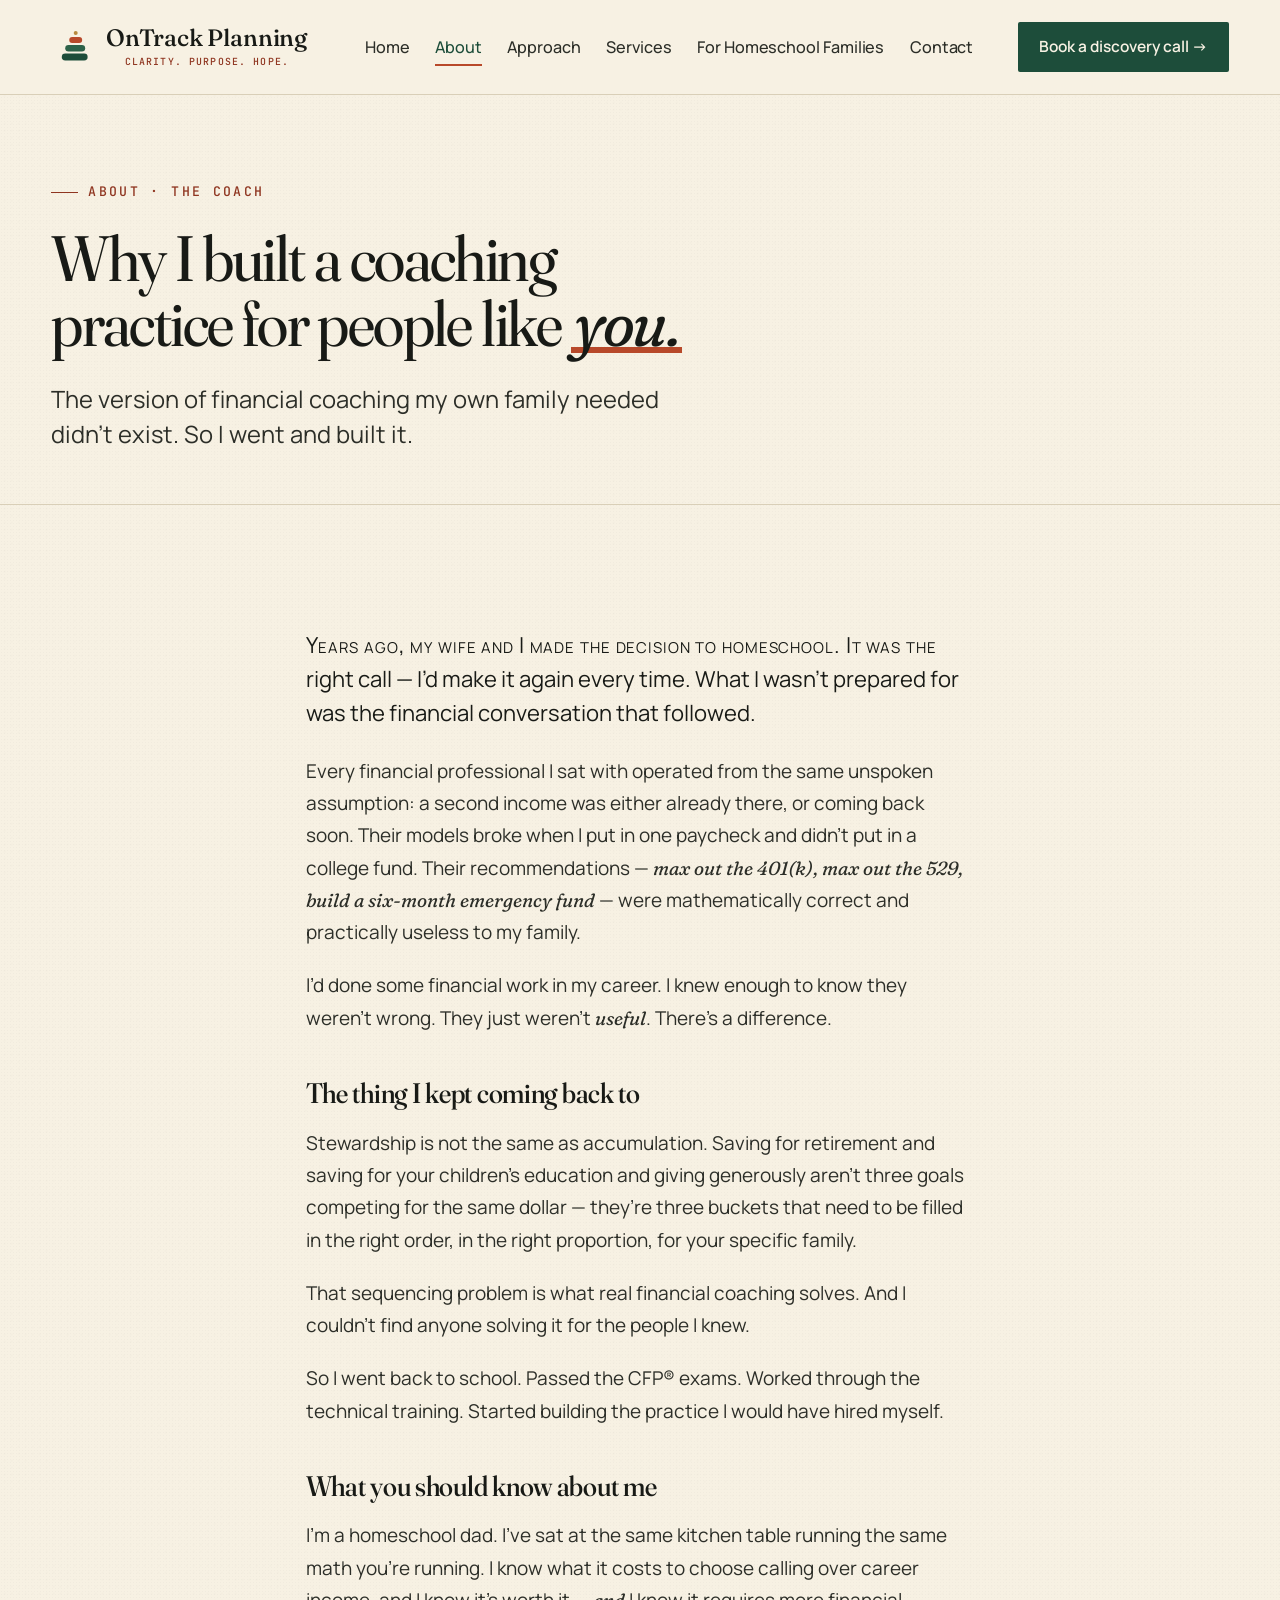
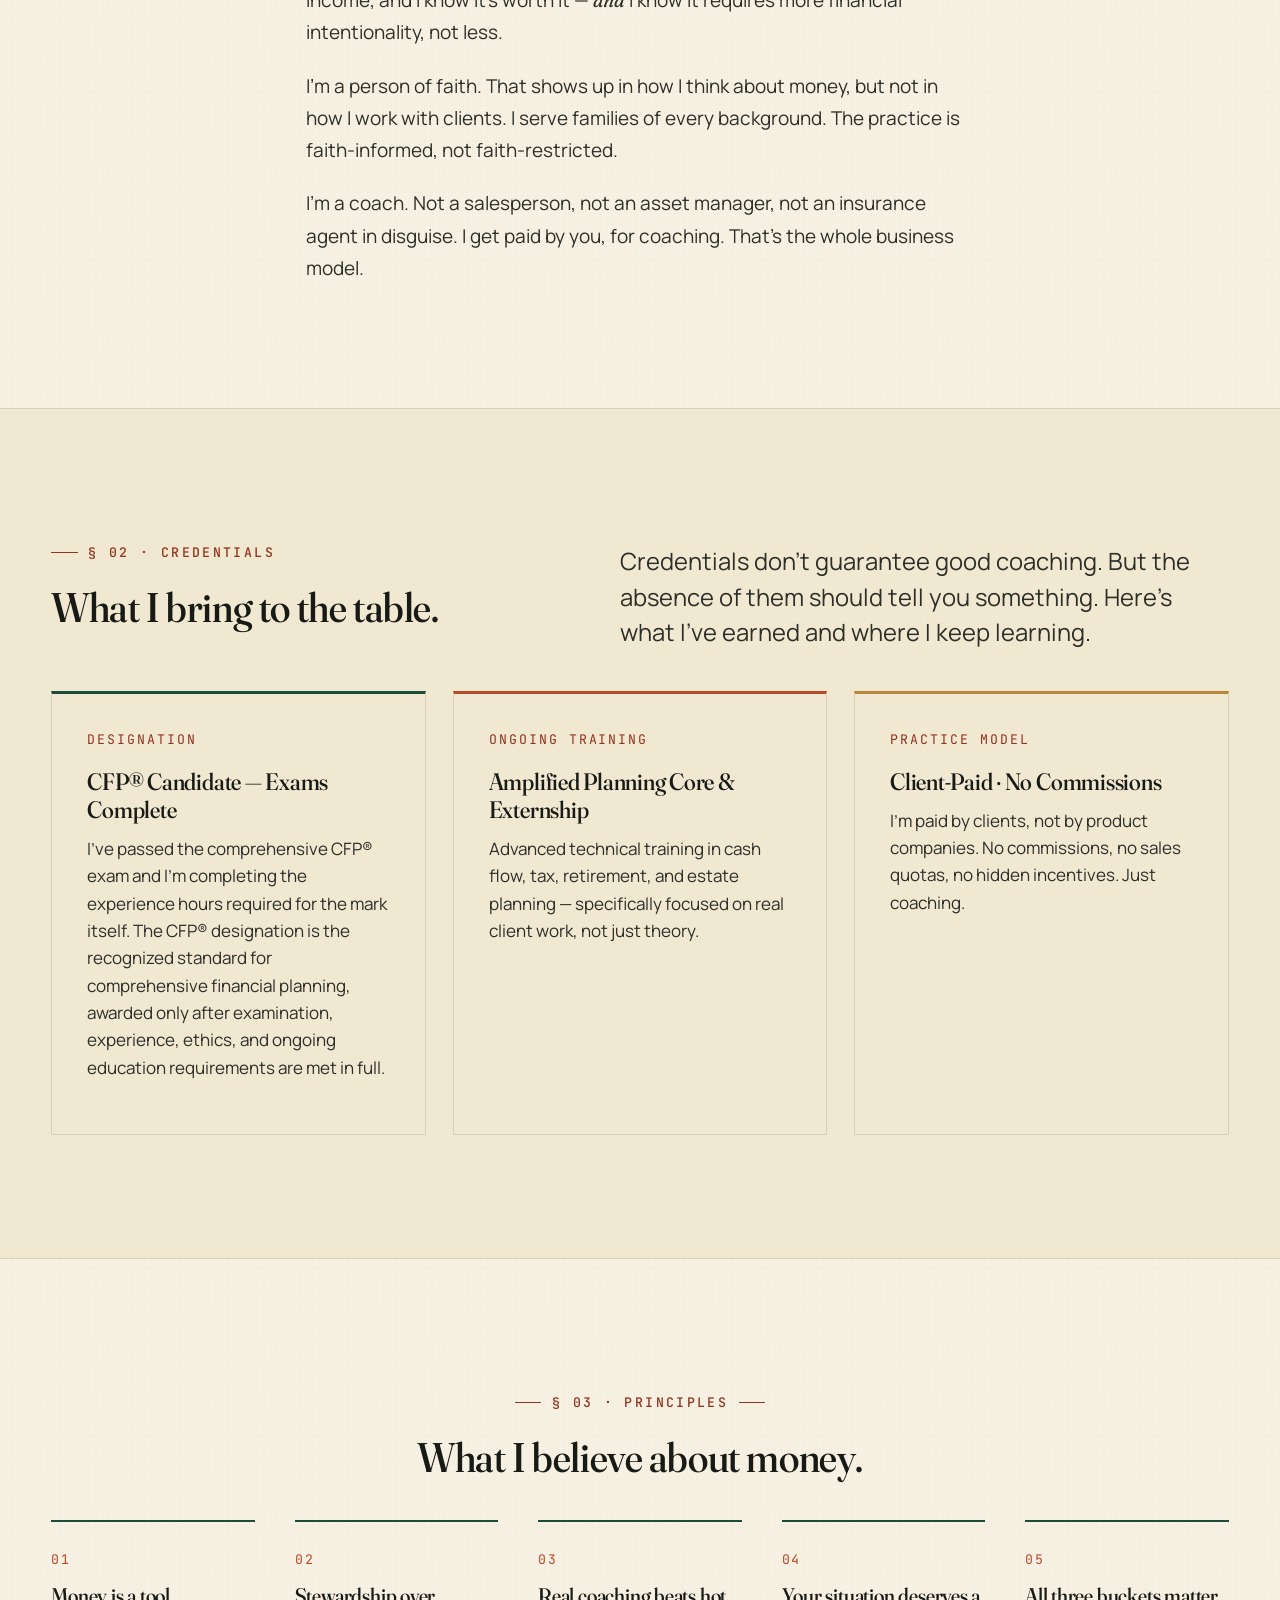
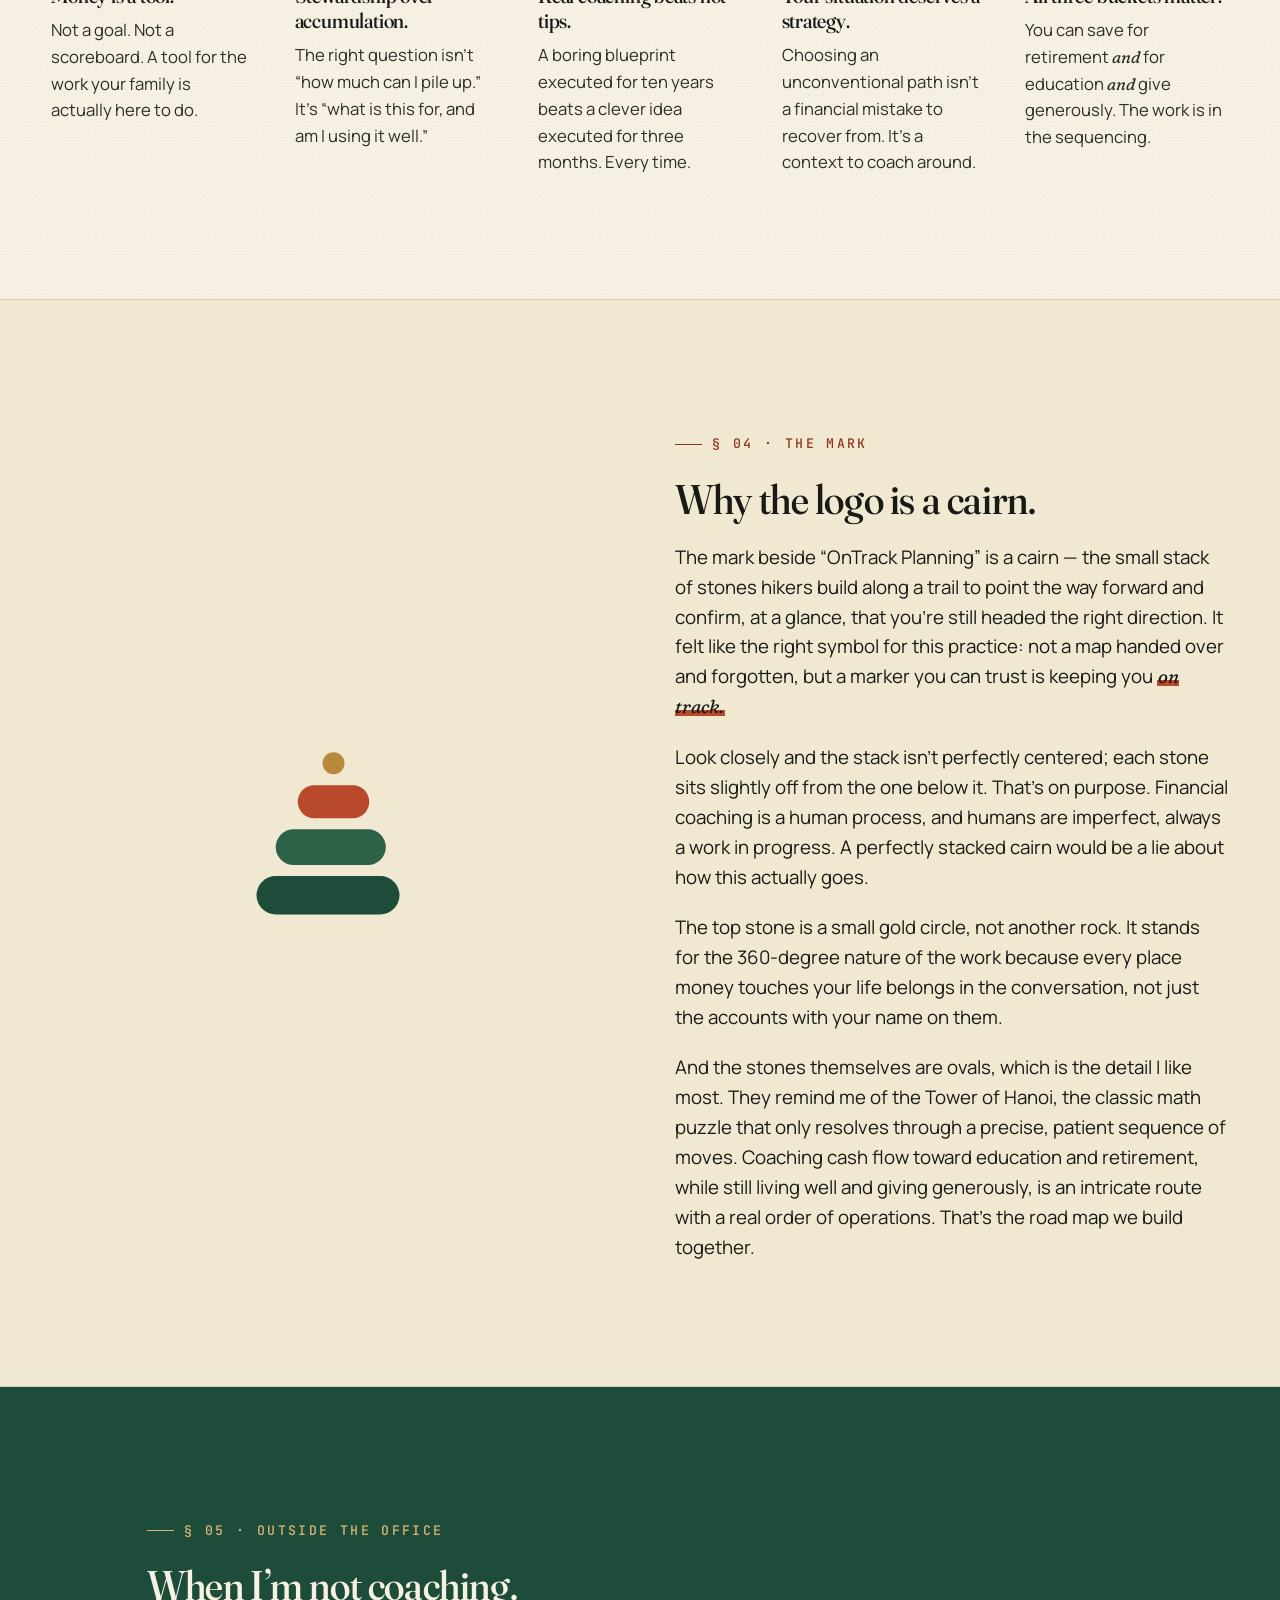
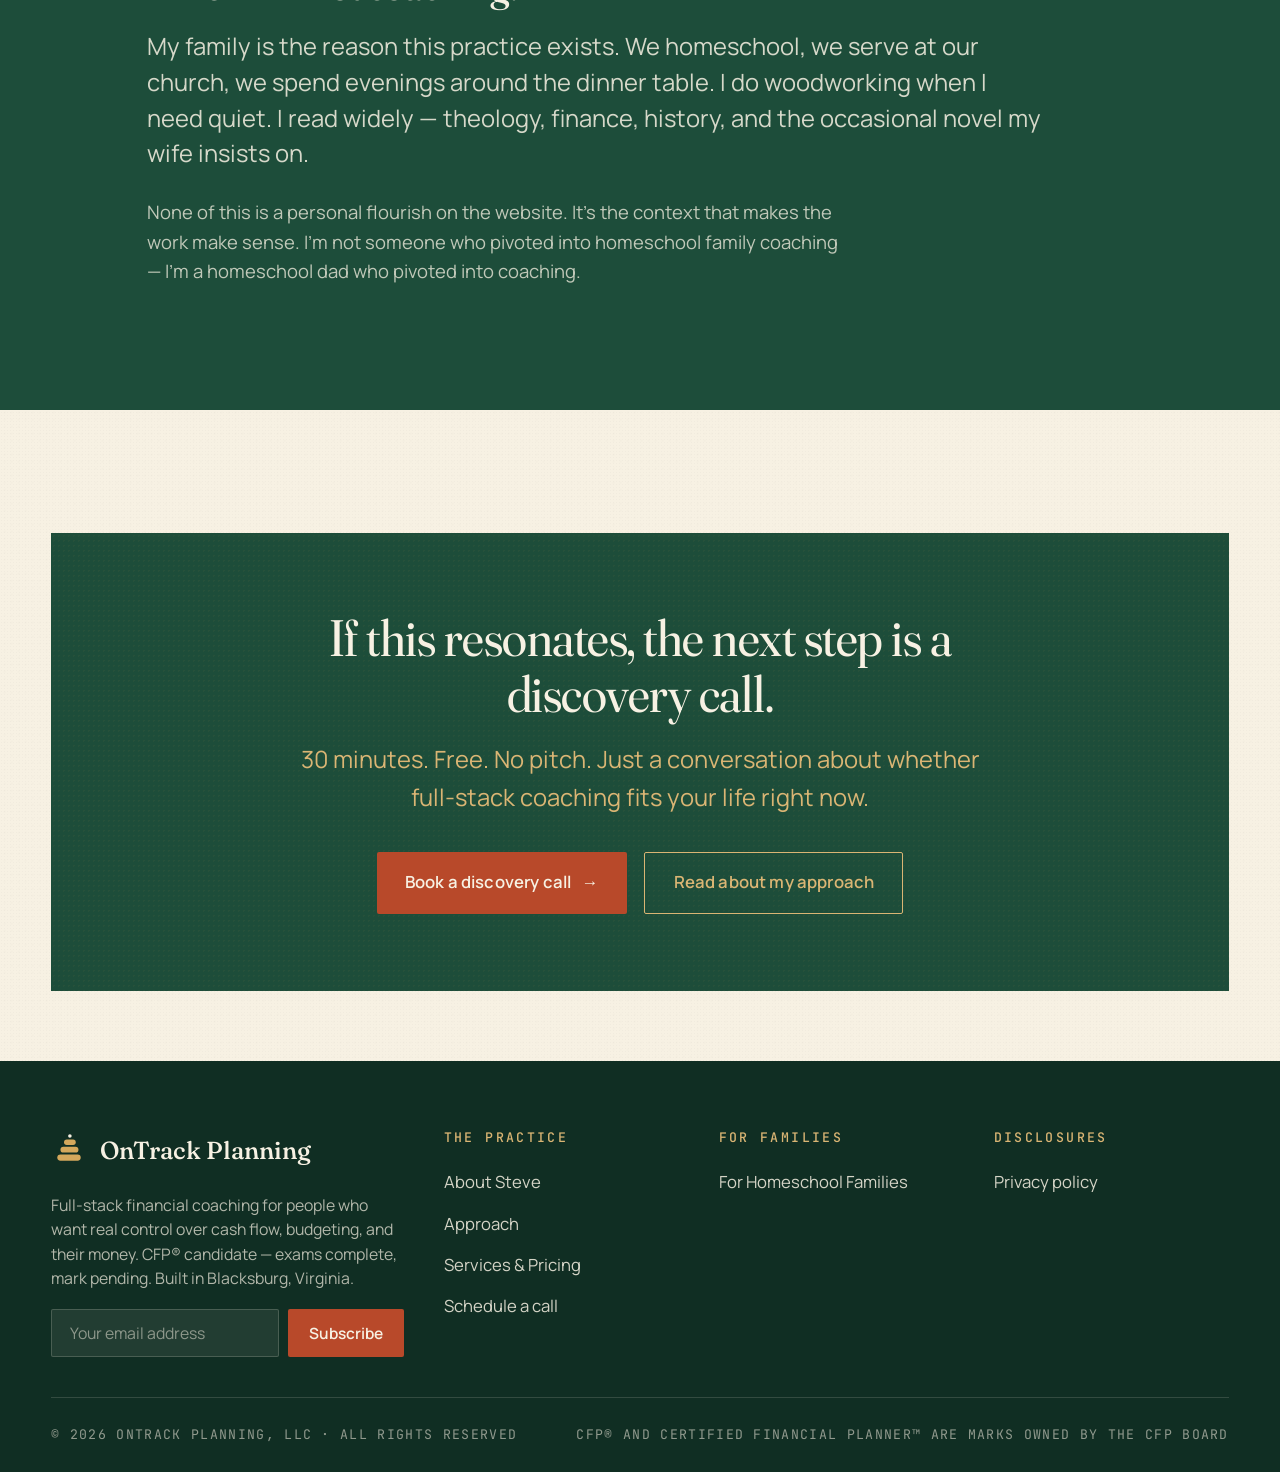
==== commit d2e10e78: "Merge branch 'main' of https://github.com/smcirvin/otp-static" ====
--- a/about.html
+++ b/about.html
@@ -31,9 +31,7 @@
 <li><a href="about.html" data-page="about" class="active">About</a></li>
 <li><a href="approach.html" data-page="approach">Approach</a></li>
 <li><a href="services.html" data-page="services">Services</a></li>
-<li><a href="early-career.html" data-page="early-career">Early Career</a></li>
-<li><a href="retirement.html" data-page="retirement">Retirement</a></li>
-<li><a href="homeschool-families.html" data-page="homeschool-families">Homeschoolers</a></li>
+<li><a href="homeschool-families.html" data-page="homeschool-families">For Homeschool Families</a></li>
 <li><a href="contact.html" data-page="contact">Contact</a></li>
 </ul>
 <a class="nav-cta" href="contact.html">Book a discovery call →</a>
@@ -220,11 +218,9 @@
 </ul>
 </div>
 <div class="footer-col">
-<h4>Who I Help</h4>
+<h4>For Families</h4>
 <ul>
-<li><a href="early-career.html">Early Career</a></li>
-<li><a href="retirement.html">Retirement</a></li>
-<li><a href="homeschool-families.html">Homeschoolers</a></li>
+<li><a href="homeschool-families.html">For Homeschool Families</a></li>
 <!-- <li><a href="resources.html">Workshops</a></li> -->
 <!-- <li><a href="resources.html">Articles archive</a></li> -->
 </ul>
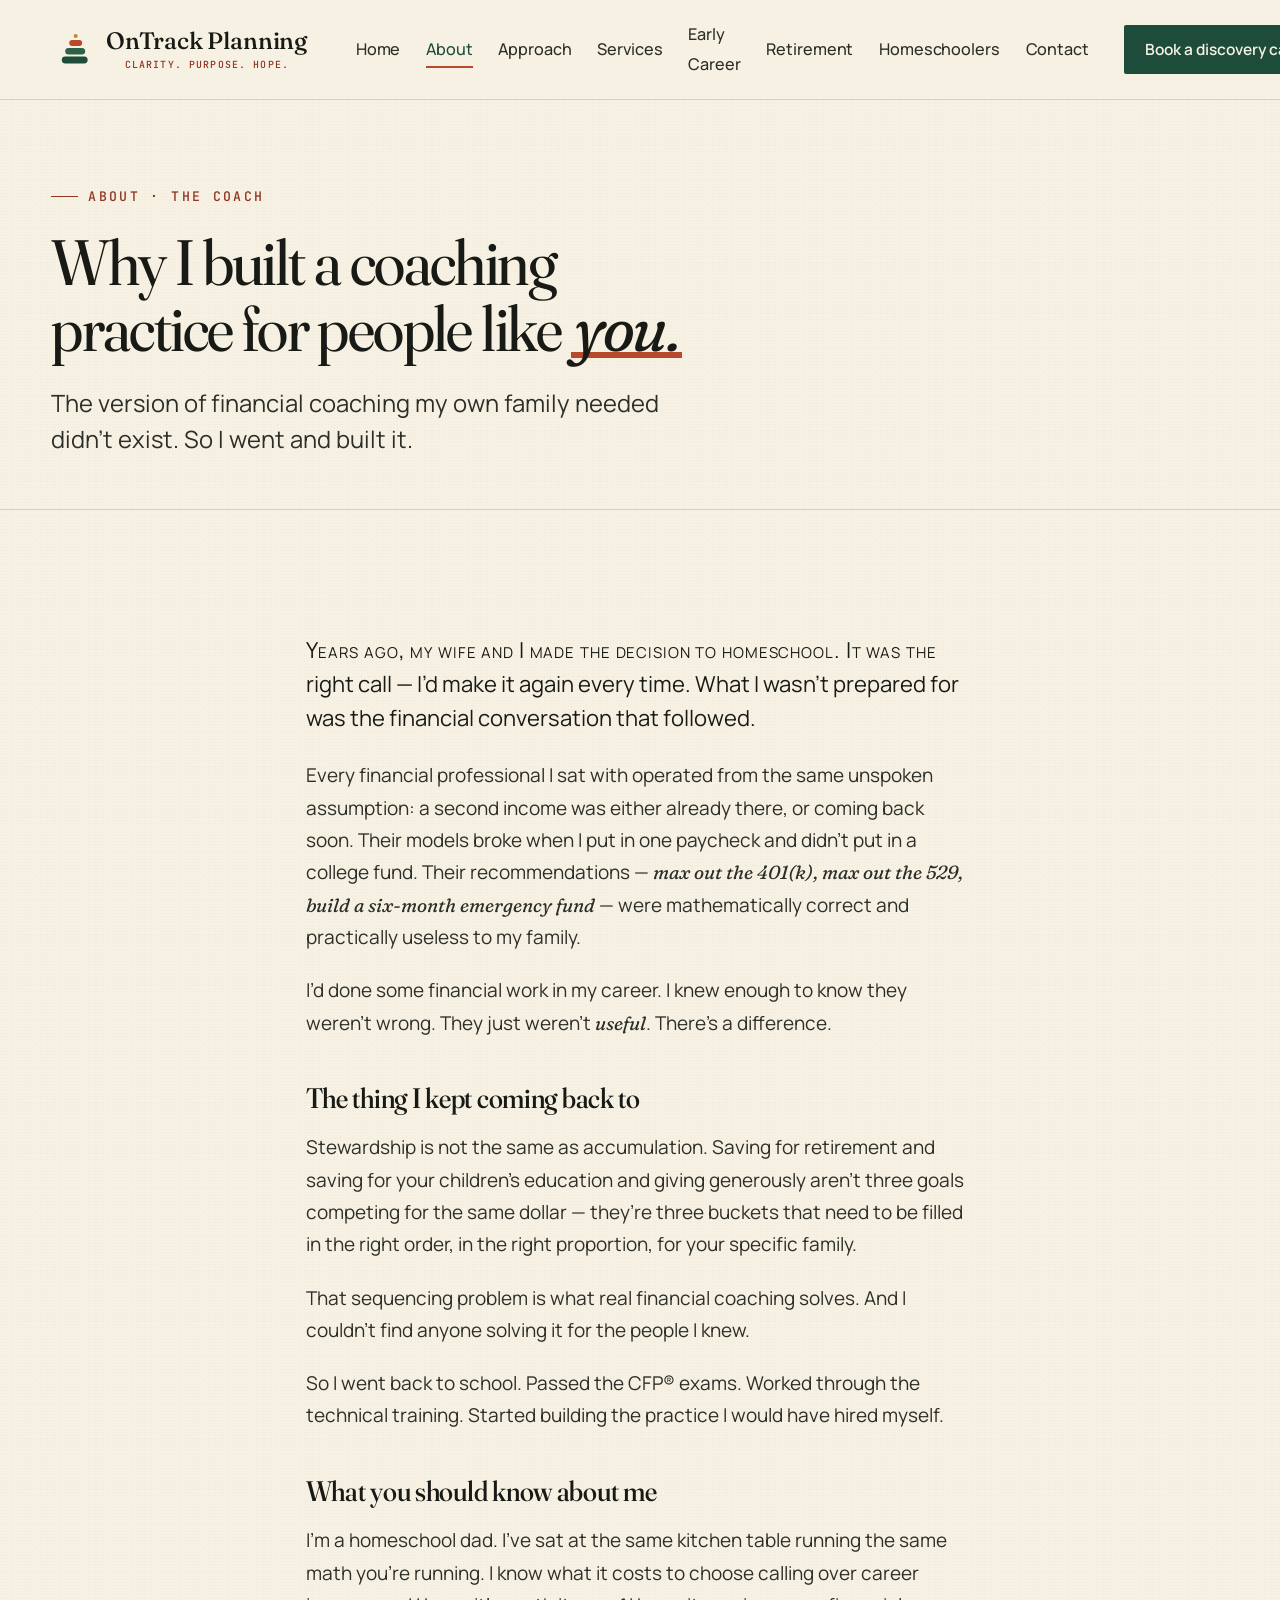
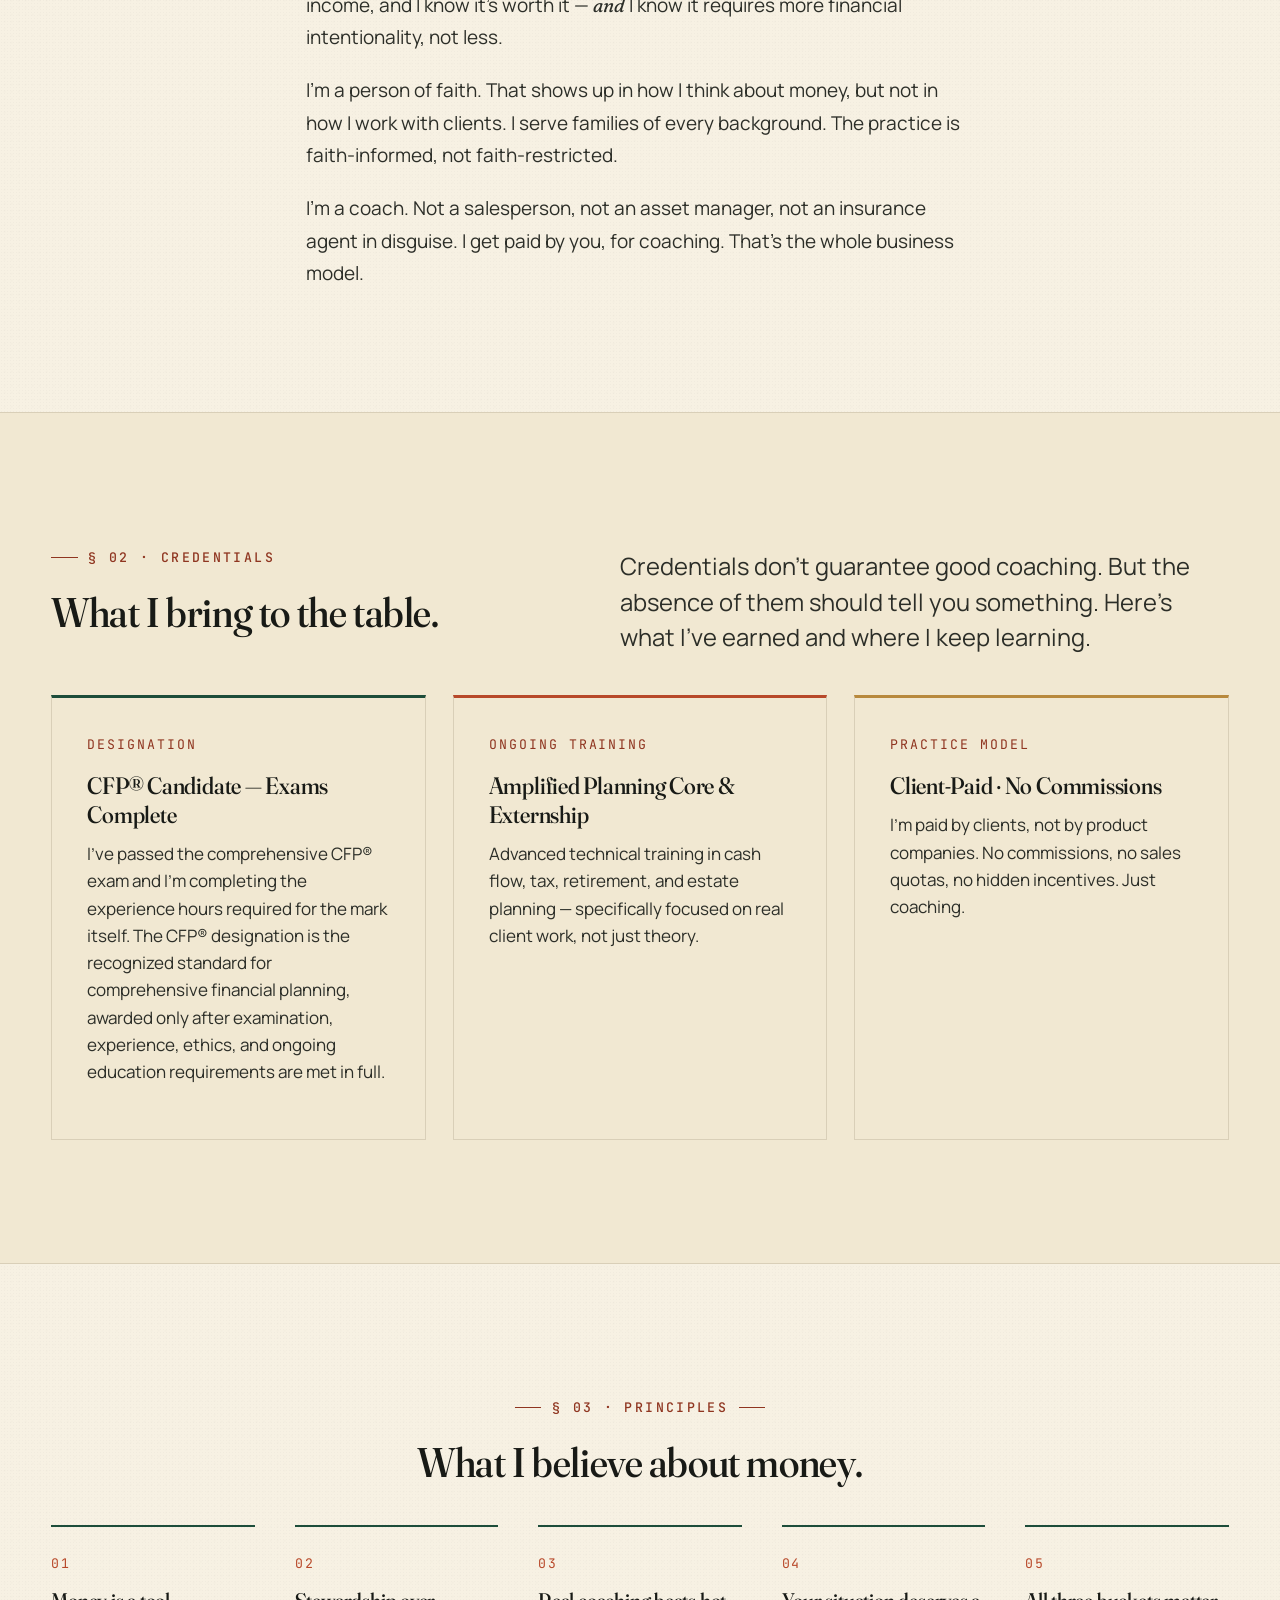
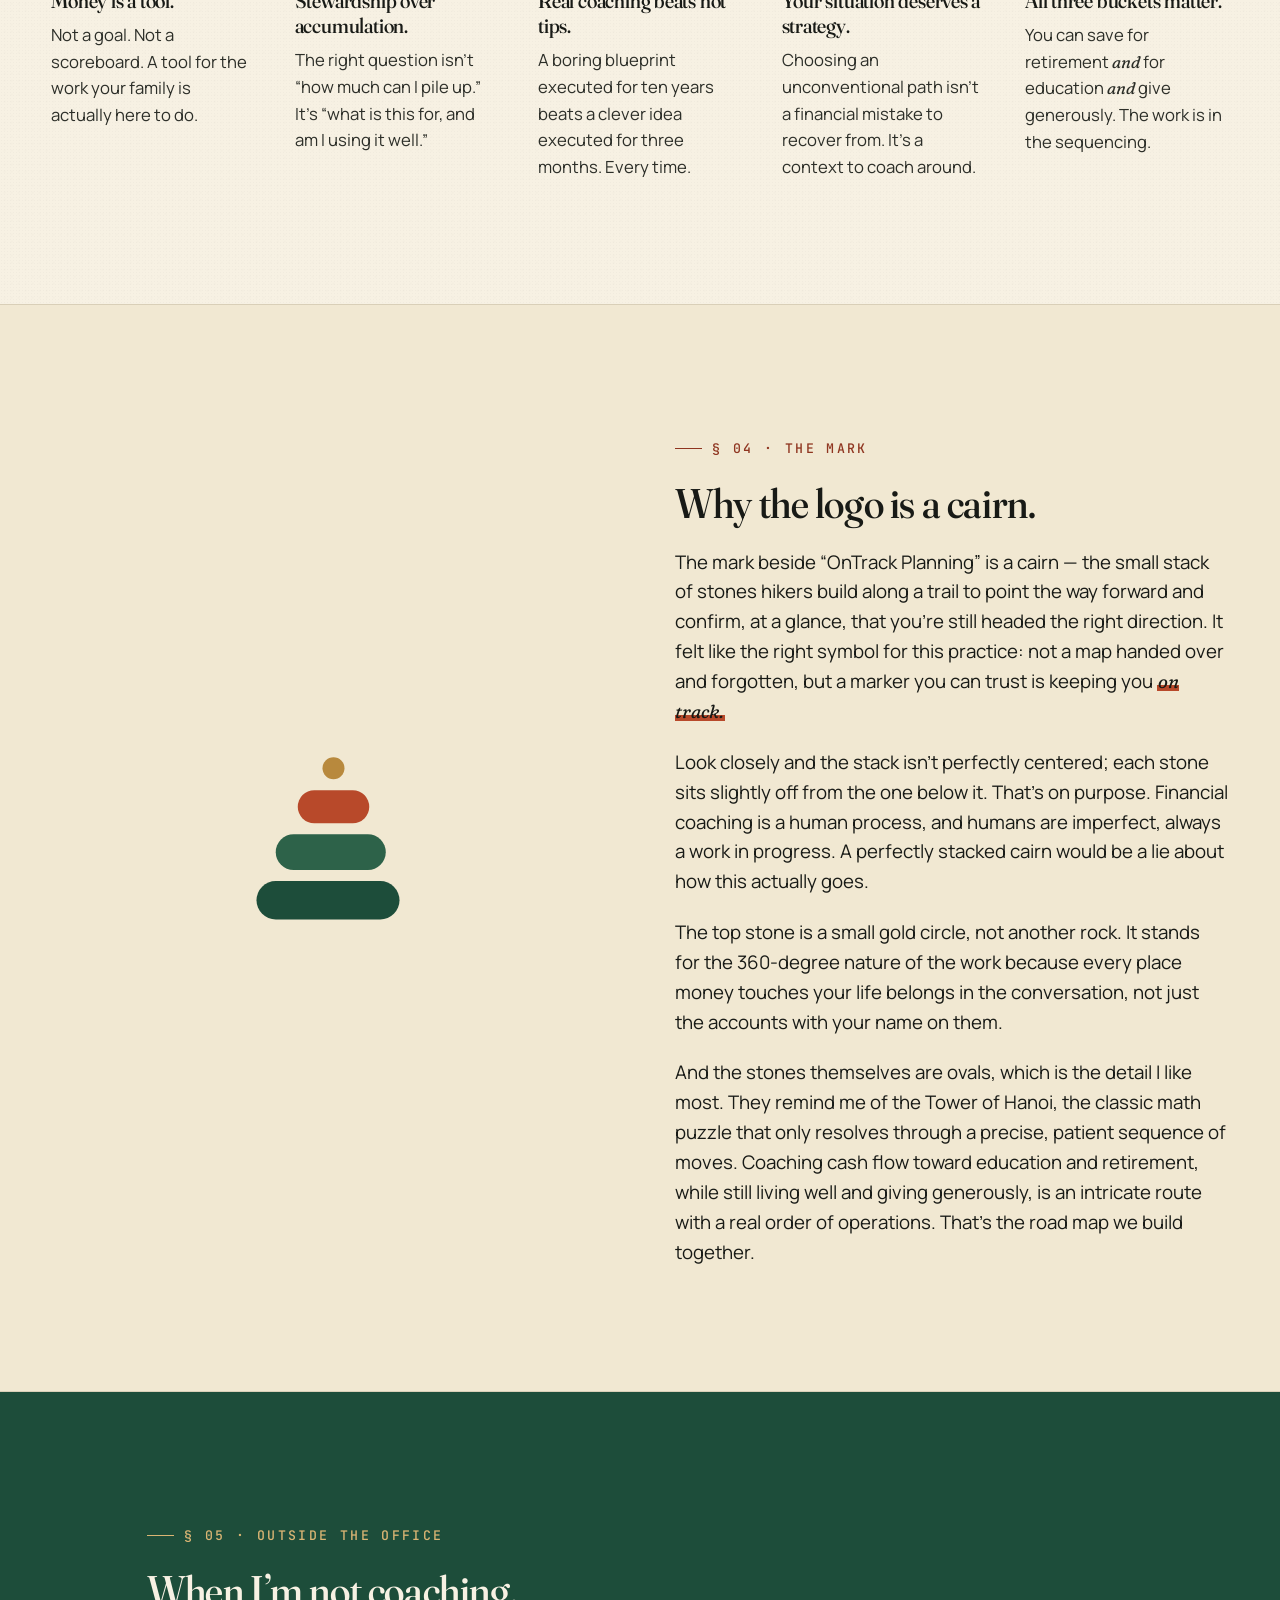
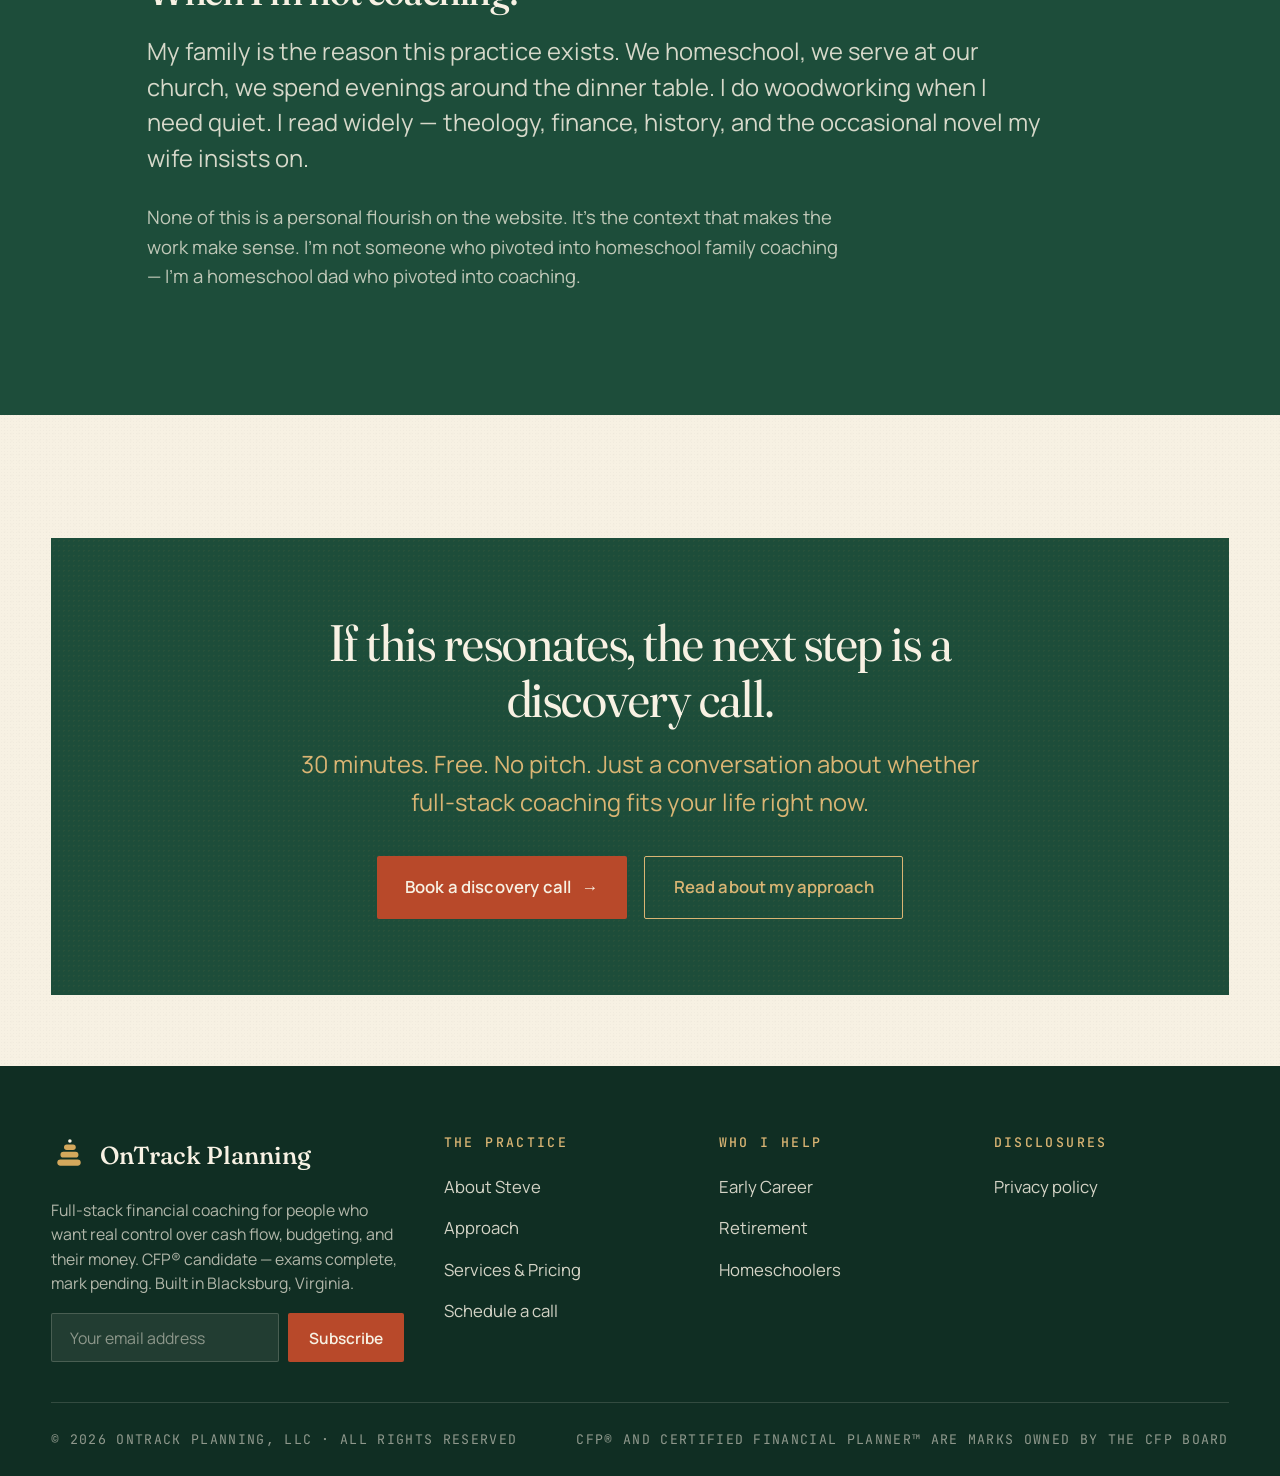
==== commit 1d8014f3: "Sync content from otp-source@14cdc5d243e9544b218a0f707c2876d3b5c20025" ====
--- a/about.html
+++ b/about.html
@@ -31,7 +31,9 @@
 <li><a href="about.html" data-page="about" class="active">About</a></li>
 <li><a href="approach.html" data-page="approach">Approach</a></li>
 <li><a href="services.html" data-page="services">Services</a></li>
-<li><a href="homeschool-families.html" data-page="homeschool-families">For Homeschool Families</a></li>
+<li><a href="early-career.html" data-page="early-career">Early Career</a></li>
+<li><a href="retirement.html" data-page="retirement">Retirement</a></li>
+<li><a href="homeschool-families.html" data-page="homeschool-families">Homeschoolers</a></li>
 <li><a href="contact.html" data-page="contact">Contact</a></li>
 </ul>
 <a class="nav-cta" href="contact.html">Book a discovery call →</a>
@@ -218,9 +220,11 @@
 </ul>
 </div>
 <div class="footer-col">
-<h4>For Families</h4>
+<h4>Who I Help</h4>
 <ul>
-<li><a href="homeschool-families.html">For Homeschool Families</a></li>
+<li><a href="early-career.html">Early Career</a></li>
+<li><a href="retirement.html">Retirement</a></li>
+<li><a href="homeschool-families.html">Homeschoolers</a></li>
 <!-- <li><a href="resources.html">Workshops</a></li> -->
 <!-- <li><a href="resources.html">Articles archive</a></li> -->
 </ul>
